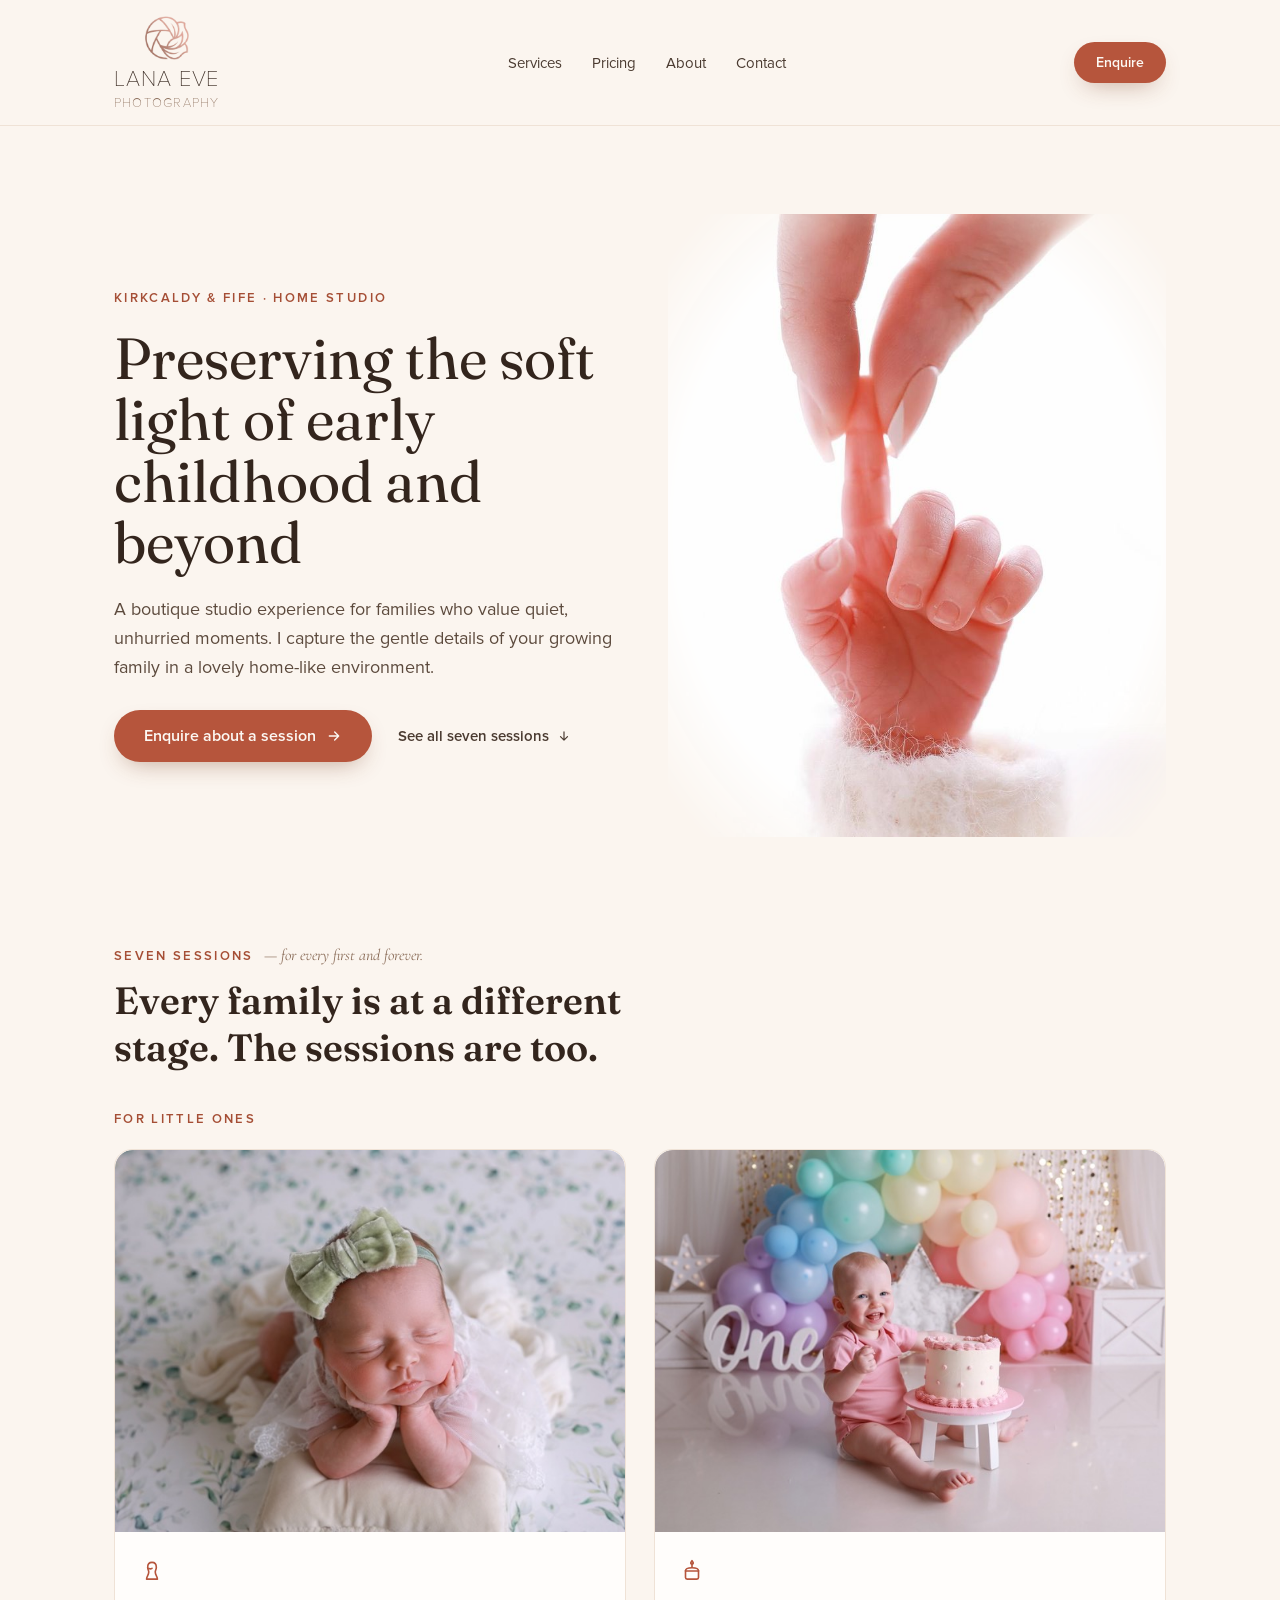
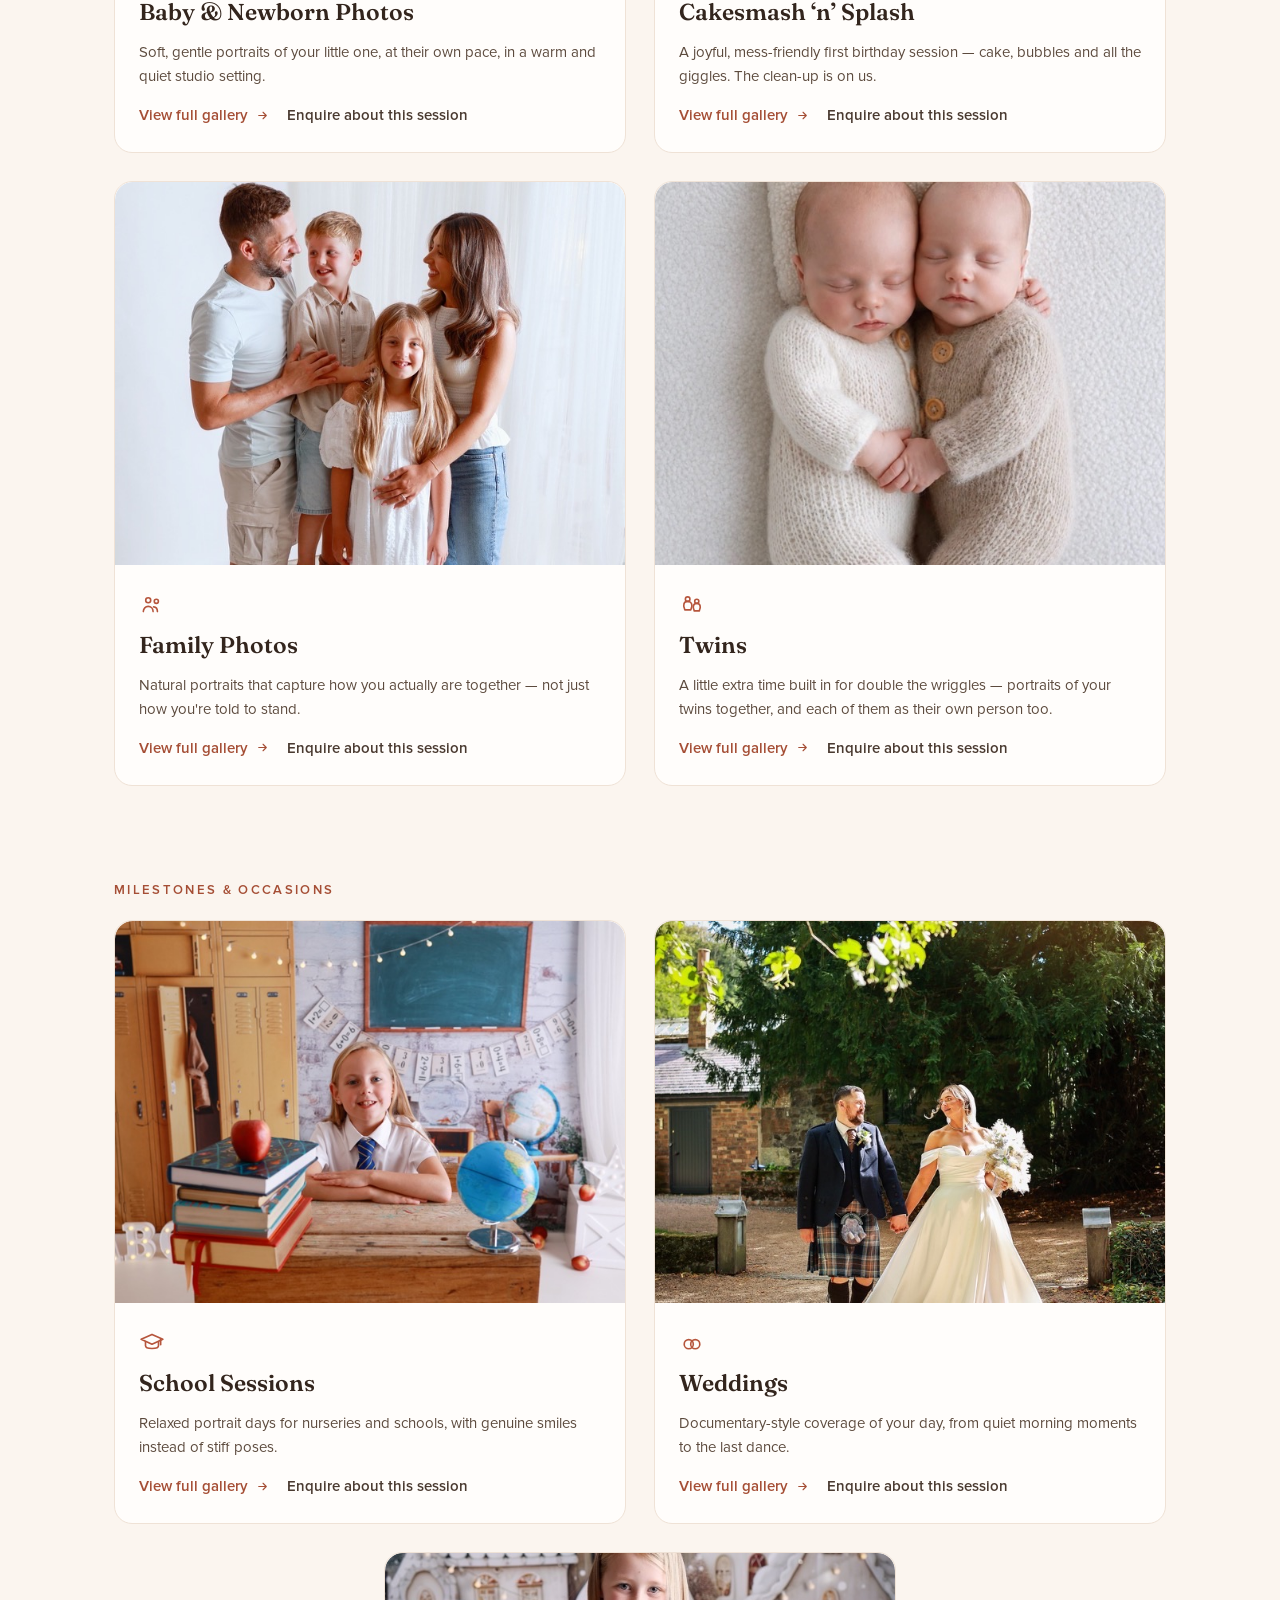
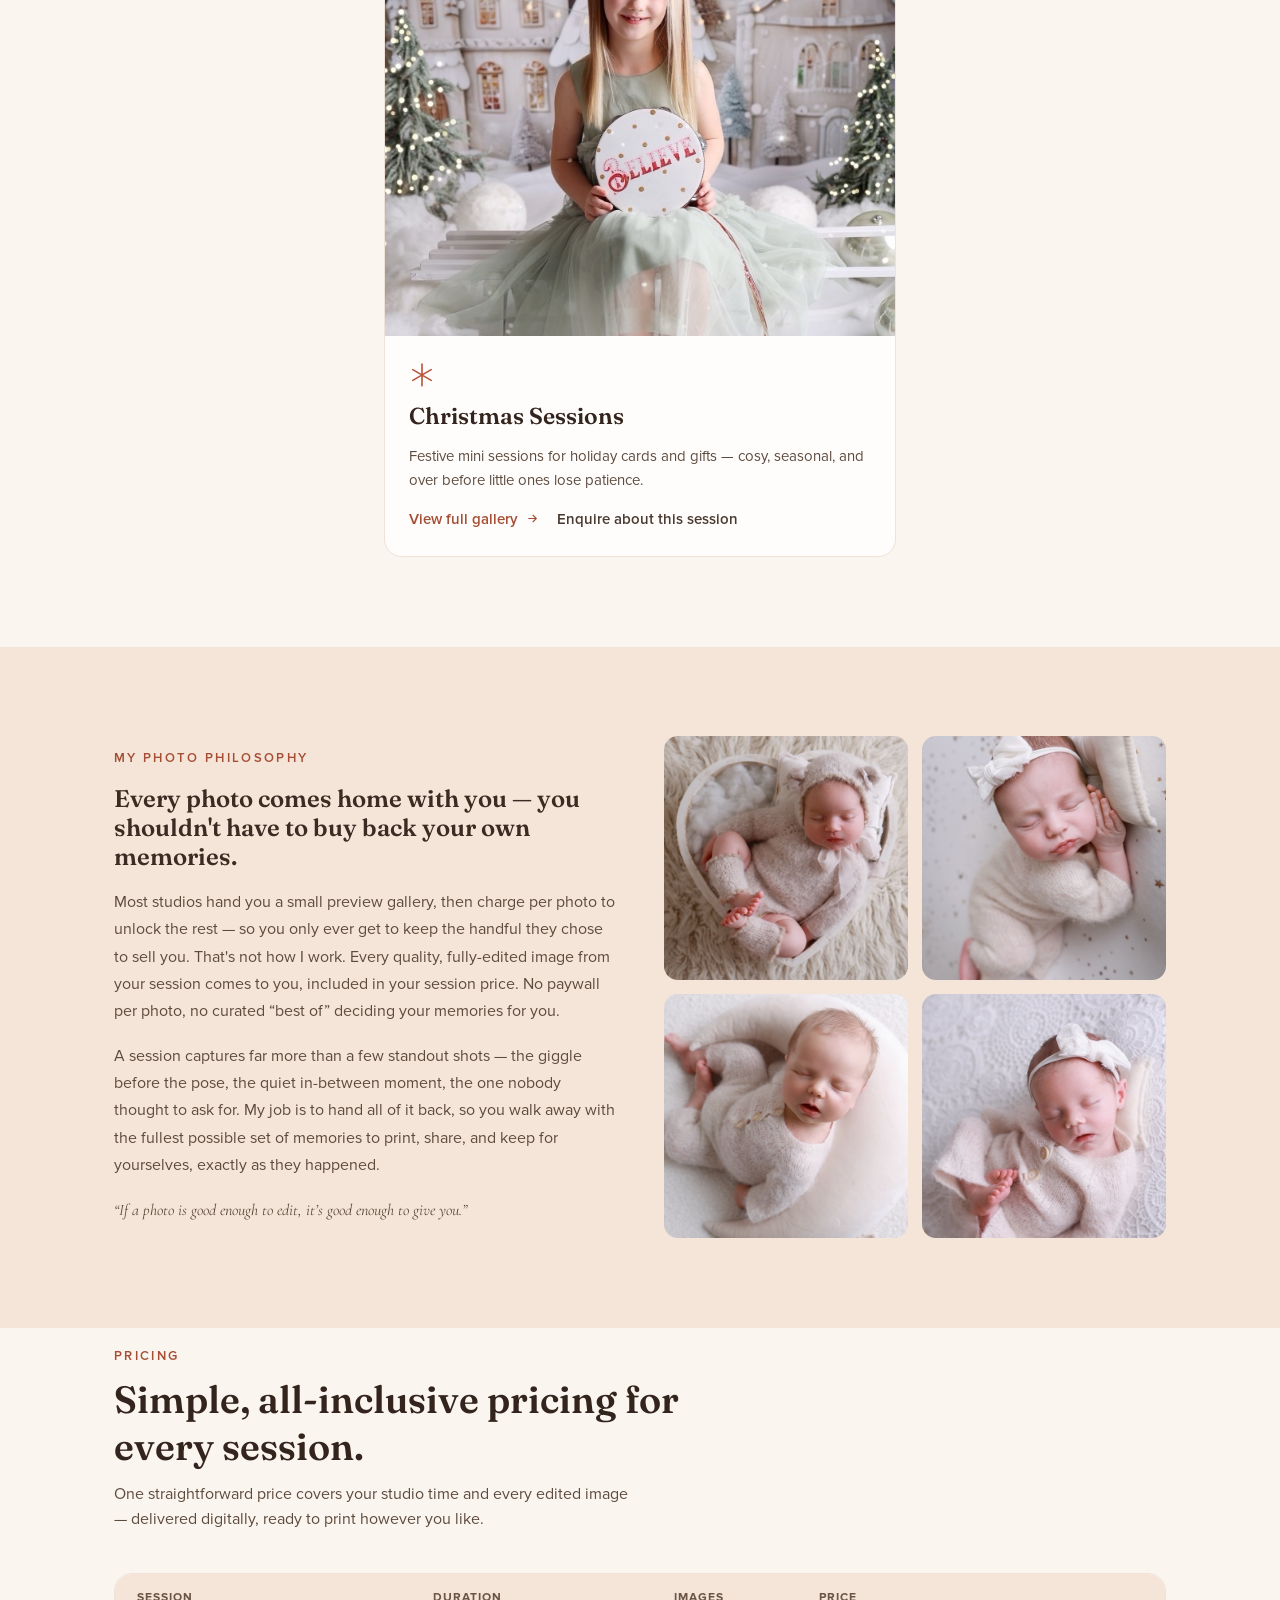
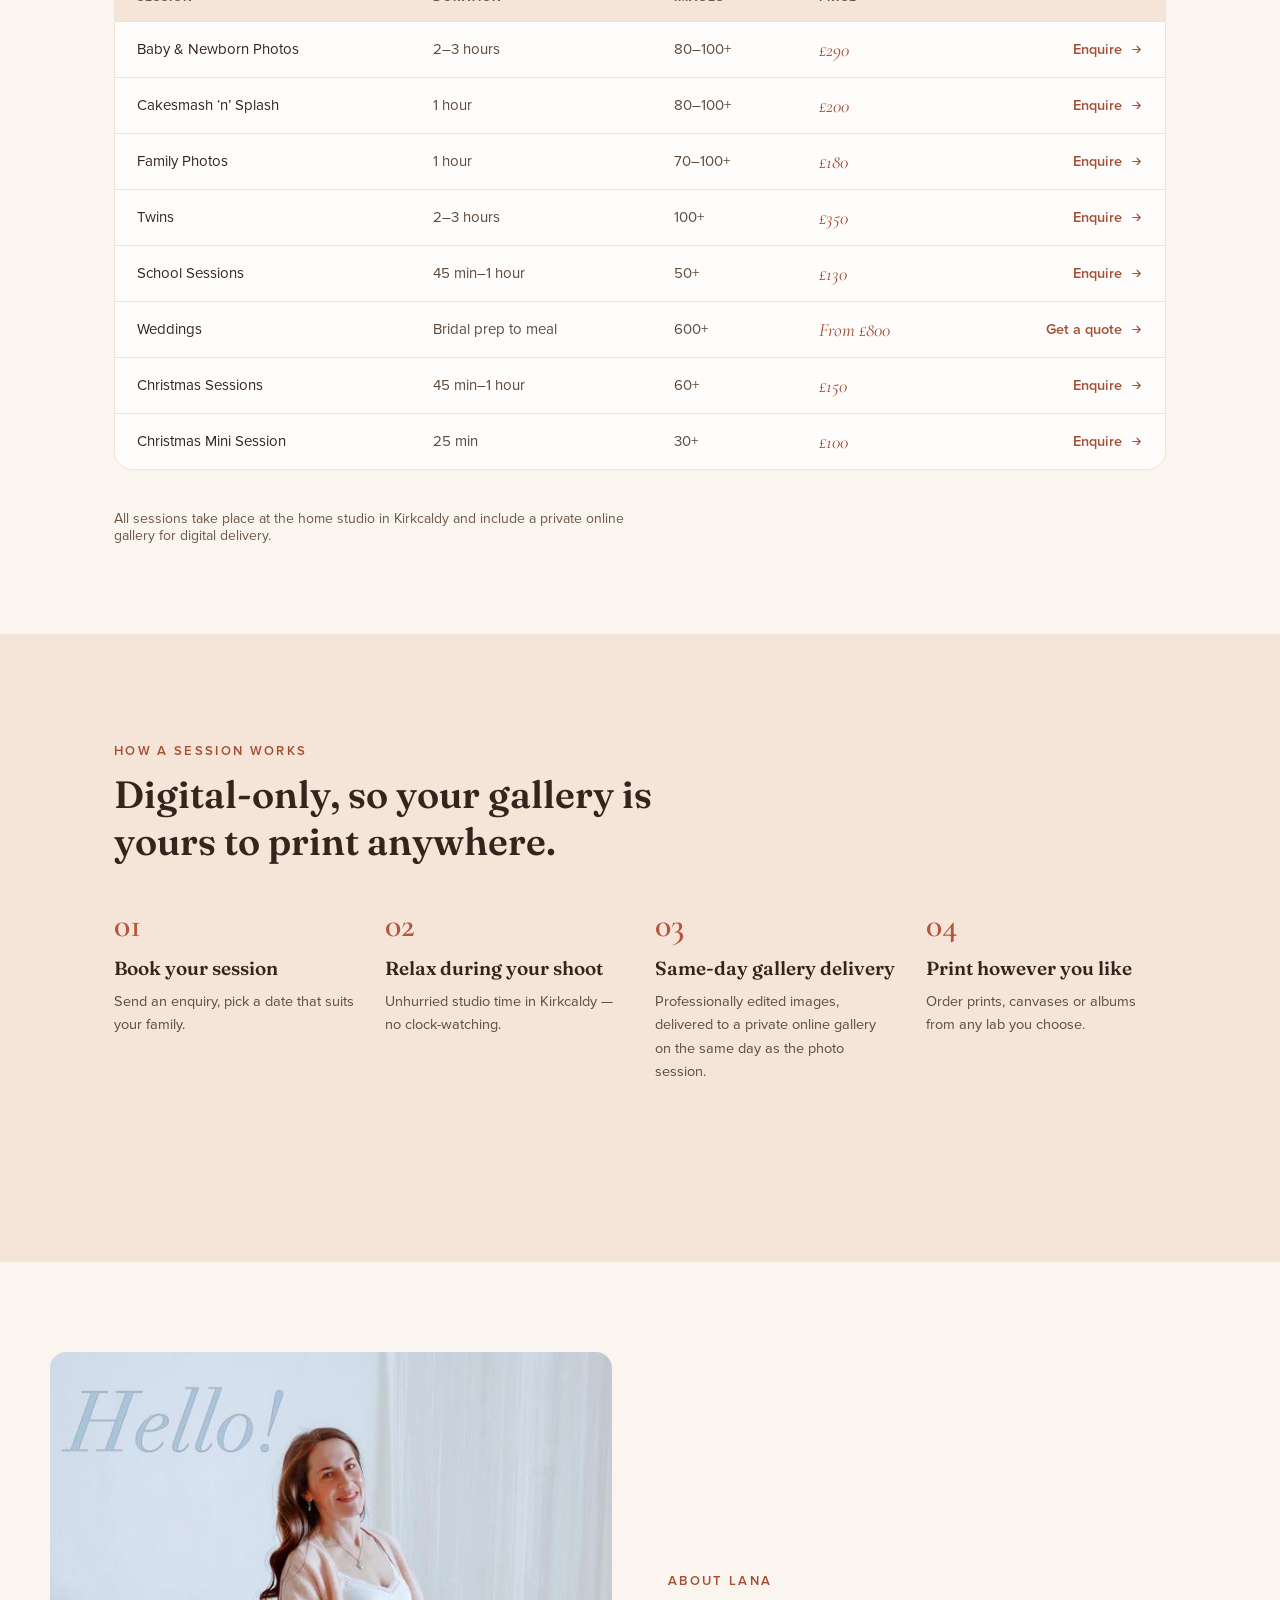
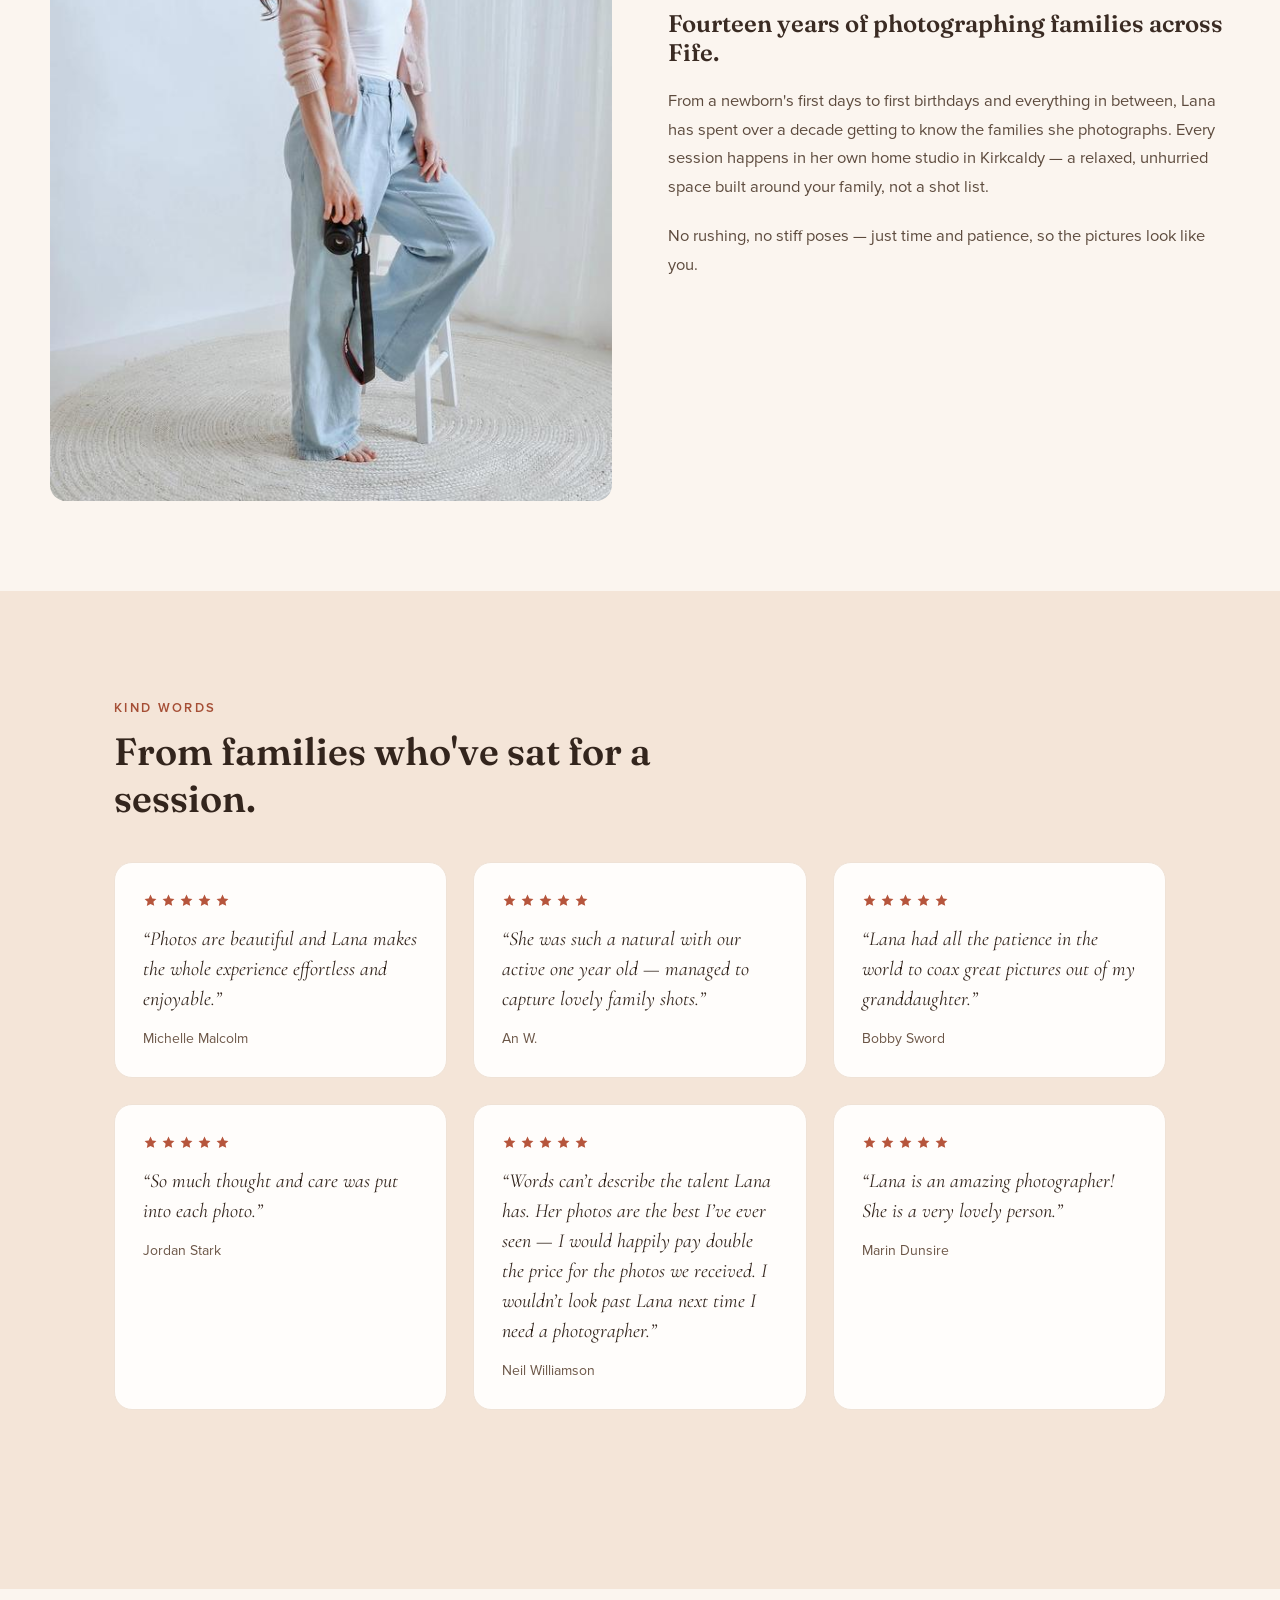
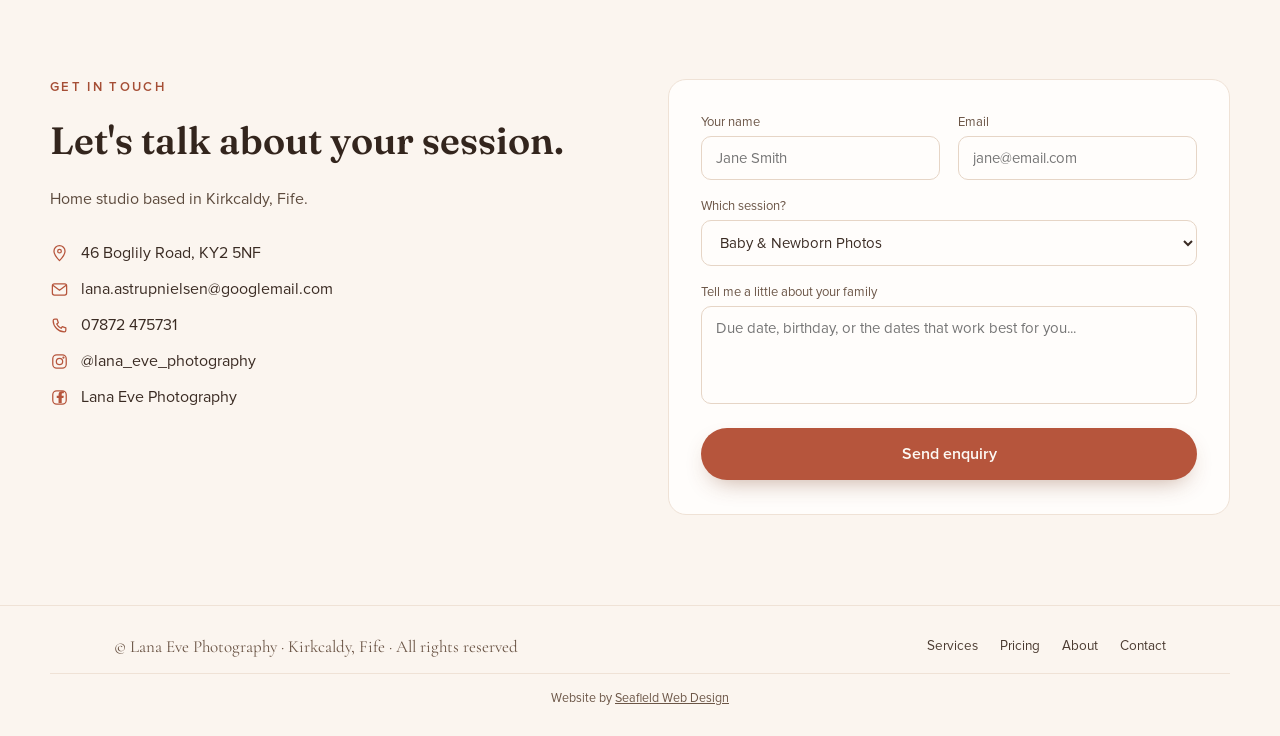
==== index.html @ e28f4200 "Add remaining Proxima Nova weights, test Proxima+Fraunces across homepage Self-hosted the other 4 pu" ====
<!doctype html>
<html lang="en-GB">
<head>
<meta charset="utf-8">
<meta name="viewport" content="width=device-width, initial-scale=1">
<title>Lana Eve Photography — Baby, Family, Wedding &amp; Seasonal Sessions in Kirkcaldy, Fife</title>
<meta name="description" content="Boutique photography in Kirkcaldy, Fife. Baby &amp; newborn, Cakesmash 'n' Splash, family, twins, school, wedding and Christmas sessions with Lana Eve Photography.">
<link rel="icon" type="image/png" sizes="192x192" href="images/brand/favicon-192.png">
<link rel="icon" type="image/png" sizes="32x32" href="images/brand/favicon-32.png">
<link rel="apple-touch-icon" href="images/brand/apple-touch-icon.png">
<link rel="preconnect" href="https://fonts.googleapis.com">
<link rel="preconnect" href="https://fonts.gstatic.com" crossorigin>
<link rel="stylesheet" href="https://fonts.googleapis.com/css2?family=Cormorant+Garamond:ital,wght@0,400;0,500;0,600;1,500&family=Jost:wght@400;500;600&family=Fraunces:opsz,wght@9..144,400;9..144,600&display=swap">
<link rel="stylesheet" href="styles.css">
<link rel="canonical" href="https://lanaevephotography.co.uk/">
<meta property="og:type" content="website">
<meta property="og:site_name" content="Lana Eve Photography">
<meta property="og:locale" content="en_GB">
<meta property="og:title" content="Lana Eve Photography — Baby, Family, Wedding &amp; Seasonal Sessions in Kirkcaldy, Fife">
<meta property="og:description" content="Boutique photography in Kirkcaldy, Fife. Baby &amp; newborn, Cakesmash 'n' Splash, family, twins, school, wedding and Christmas sessions with Lana Eve Photography.">
<meta property="og:url" content="https://lanaevephotography.co.uk/">
<meta property="og:image" content="https://lanaevephotography.co.uk/images/hero-photo.jpg">
<meta name="twitter:card" content="summary_large_image">
<meta name="twitter:title" content="Lana Eve Photography — Baby, Family, Wedding &amp; Seasonal Sessions in Kirkcaldy, Fife">
<meta name="twitter:description" content="Boutique photography in Kirkcaldy, Fife. Baby &amp; newborn, Cakesmash 'n' Splash, family, twins, school, wedding and Christmas sessions with Lana Eve Photography.">
<meta name="twitter:image" content="https://lanaevephotography.co.uk/images/hero-photo.jpg">
<script type="application/ld+json">
{
  "@context": "https://schema.org",
  "@type": "LocalBusiness",
  "@id": "https://lanaevephotography.co.uk/#business",
  "name": "Lana Eve Photography",
  "image": "https://lanaevephotography.co.uk/images/hero-photo.jpg",
  "logo": "https://lanaevephotography.co.uk/images/brand/logo-512.png",
  "url": "https://lanaevephotography.co.uk/",
  "telephone": "+447872475731",
  "email": "lana.astrupnielsen@googlemail.com",
  "priceRange": "£100-£800",
  "address": {
    "@type": "PostalAddress",
    "streetAddress": "46 Boglily Road",
    "addressLocality": "Kirkcaldy",
    "addressRegion": "Fife",
    "postalCode": "KY2 5NF",
    "addressCountry": "GB"
  },
  "areaServed": "Kirkcaldy, Fife",
  "sameAs": [
    "https://www.instagram.com/lana_eve_photography/",
    "https://www.facebook.com/LanaEvePhotography"
  ],
  "description": "Boutique home-studio photography in Kirkcaldy, Fife, offering baby & newborn, cake smash, family, twins, school, wedding, and Christmas mini sessions."
}
</script>
<style>
/* TEST: page-scoped restyle — Proxima Nova (licensed, self-hosted) for
   body/UI text, Fraunces for h1/h2/h3, in place of Jost + Cormorant
   Garamond. Remove this block (and the 'font-test' body class) to go
   back to the site-wide defaults in styles.css. */
body.font-test { font-family: 'Proxima Nova', system-ui, sans-serif; }
body.font-test h1 { font-family: 'Fraunces', serif; font-weight: 400; }
body.font-test h2, body.font-test h3 { font-family: 'Fraunces', serif; font-weight: 600; }
body.font-test .eyebrow { font-family: 'Proxima Nova', sans-serif; font-weight: 600; }
body.font-test .btn-primary { font-family: 'Proxima Nova', sans-serif; font-weight: 600; }
body.font-test .btn-secondary { font-family: 'Proxima Nova', sans-serif; font-weight: 600; }
body.font-test .field input,
body.font-test .field select,
body.font-test .field textarea { font-family: 'Proxima Nova', sans-serif; }
body.font-test .pricing-table thead th { font-family: 'Proxima Nova', sans-serif; font-weight: 700; }
</style>
</head>
<body class="font-test">

<!-- NAV -->
<header class="site-header">
  <div class="container nav-row">
    <a href="#top" class="logo-link logo-link-stacked">
      <img src="images/brand/logo-icon.png" width="48" height="48" alt="" style="display:block;">
      <span class="logo-text-stack">
        <span class="logo-title">Lana Eve</span>
        <span class="logo-sub2">Photography</span>
      </span>
    </a>
    <nav class="nav-links-desktop" aria-label="Primary">
      <a href="#services" class="nav-link">Services</a>
      <a href="#pricing" class="nav-link">Pricing</a>
      <a href="#about" class="nav-link">About</a>
      <a href="#contact" class="nav-link">Contact</a>
    </nav>
    <div class="nav-right">
      <a href="#contact" class="btn-primary" style="padding: 12px 22px; font-size:14px;">Enquire</a>
      <button type="button" id="nav-toggle" class="nav-toggle" aria-label="Menu" aria-expanded="false">
        <svg class="icon-menu" width="20" height="20" viewBox="0 0 24 24" fill="none" stroke="#3a2b23" stroke-width="1.8" stroke-linecap="round"><path d="M4 7h16M4 12h16M4 17h16"></path></svg>
        <svg class="icon-close" width="20" height="20" viewBox="0 0 24 24" fill="none" stroke="#3a2b23" stroke-width="1.8" stroke-linecap="round"><path d="M6 6l12 12M18 6L6 18"></path></svg>
      </button>
    </div>
  </div>
  <div id="mobile-menu" class="mobile-menu">
    <a href="#services" class="nav-link">Services</a>
    <a href="#pricing" class="nav-link">Pricing</a>
    <a href="#about" class="nav-link">About</a>
    <a href="#contact" class="nav-link" style="border-bottom:none;">Contact</a>
    <a href="#contact" class="btn-primary mobile-menu-cta">Enquire about a session</a>
  </div>
</header>

<!-- HERO -->
<div id="top" class="container hero">
  <div class="hero-copy">
    <span class="eyebrow">Kirkcaldy &amp; Fife &middot; Home Studio</span>
    <h1>Preserving the soft light of early childhood and beyond</h1>
    <p>A boutique studio experience for families who value quiet, unhurried moments. I capture the gentle details of your growing family in a lovely home-like environment.</p>
    <div class="hero-ctas">
      <a href="#contact" class="btn-primary">
        Enquire about a session
        <svg width="16" height="16" viewBox="0 0 24 24" fill="none" stroke="currentColor" stroke-width="2"><path d="M5 12h14M13 6l6 6-6 6" stroke-linecap="round" stroke-linejoin="round"></path></svg>
      </a>
      <a href="#services" class="btn-secondary" style="color:#4a3a30;">
        See all seven sessions
        <svg width="14" height="14" viewBox="0 0 24 24" fill="none" stroke="currentColor" stroke-width="2"><path d="M12 5v14M6 13l6 6 6-6" stroke-linecap="round" stroke-linejoin="round"></path></svg>
      </a>
    </div>
  </div>
  <div class="hero-photo">
    <img src="images/hero-photo.jpg" alt="Close-up of a parent's hand holding a newborn baby's tiny hand">
  </div>
</div>

<!-- SERVICES -->
<div id="services" class="container section">
  <div class="section-heading">
    <div style="display:flex; align-items:baseline; gap:10px; flex-wrap:wrap;">
      <span class="eyebrow">Seven Sessions</span>
      <span class="section-tagline">&mdash; for every first and forever.</span>
    </div>
    <h2>Every family is at a different stage. The sessions are too.</h2>
  </div>

  <div class="services-group">
    <span class="eyebrow">For Little Ones</span>
    <div class="two-col-grid">
    <div id="baby" class="card service-card">
      <a href="gallery-baby.html" class="service-card-photo">
        <img src="images/baby-card.jpg" alt="Sleeping newborn with a bow headband, from a baby photography session">
      </a>
      <div class="service-card-body">
        <svg width="26" height="26" viewBox="0 0 24 24" fill="none" stroke="#b6553c" stroke-width="1.5"><path d="M12 4c-2.5 0-4 2-4 4.5 0 2 1 3 1 4.5 0 3-2 4-2 6.5h10c0-2.5-2-3.5-2-6.5 0-1.5 1-2.5 1-4.5C16 6 14.5 4 12 4Z" stroke-linejoin="round"></path><path d="M9 9.5c1 .8 1.9.8 3 0" stroke-linecap="round"></path></svg>
        <h3>Baby &amp; Newborn Photos</h3>
        <p>Soft, gentle portraits of your little one, at their own pace, in a warm and quiet studio setting.</p>
        <div style="display:flex; flex-wrap:wrap; gap:8px 18px; margin-top:4px;">
          <a href="gallery-baby.html" class="btn-secondary">View full gallery
            <svg width="13" height="13" viewBox="0 0 24 24" fill="none" stroke="currentColor" stroke-width="2"><path d="M5 12h14M13 6l6 6-6 6" stroke-linecap="round" stroke-linejoin="round"></path></svg>
          </a>
          <a href="#contact" class="btn-secondary" style="color:#4a3a30;">Enquire about this session</a>
        </div>
      </div>
    </div>
    <div id="cakesmash" class="card service-card">
      <a href="gallery-cakesmash.html" class="service-card-photo">
        <img src="images/cakesmash-card.jpg" alt="Baby laughing upside down over a first birthday cake, from a cake smash session">
      </a>
      <div class="service-card-body">
        <svg width="26" height="26" viewBox="0 0 24 24" fill="none" stroke="#b6553c" stroke-width="1.5"><path d="M6 12h12v6a1.5 1.5 0 0 1-1.5 1.5h-9A1.5 1.5 0 0 1 6 18v-6Z"></path><path d="M6 12c0-2 1.5-3 6-3s6 1 6 3" stroke-linecap="round"></path><path d="M12 9V5.5M12 5.5c-1 0-1.4-.7-1-1.4.4-.6 1-1.6 1-1.6s.6 1 1 1.6c.4.7 0 1.4-1 1.4Z" stroke-linejoin="round"></path></svg>
        <h3>Cakesmash &lsquo;n&rsquo; Splash</h3>
        <p>A joyful, mess-friendly first birthday session &mdash; cake, bubbles and all the giggles. The clean-up is on us.</p>
        <div style="display:flex; flex-wrap:wrap; gap:8px 18px; margin-top:4px;">
          <a href="gallery-cakesmash.html" class="btn-secondary">View full gallery
            <svg width="13" height="13" viewBox="0 0 24 24" fill="none" stroke="currentColor" stroke-width="2"><path d="M5 12h14M13 6l6 6-6 6" stroke-linecap="round" stroke-linejoin="round"></path></svg>
          </a>
          <a href="#contact" class="btn-secondary" style="color:#4a3a30;">Enquire about this session</a>
        </div>
      </div>
    </div>
    <div id="family" class="card service-card">
      <a href="gallery-family.html" class="service-card-photo">
        <img src="images/family-card.jpg" alt="Family of four smiling together, from a family photography session">
      </a>
      <div class="service-card-body">
        <svg width="26" height="26" viewBox="0 0 24 24" fill="none" stroke="#b6553c" stroke-width="1.5"><circle cx="8.5" cy="8.5" r="2.3"></circle><circle cx="16" cy="9.5" r="1.9"></circle><path d="M4 19c0-2.8 2-4.8 4.5-4.8S13 16.2 13 19" stroke-linecap="round"></path><path d="M13.5 14.6c2 .1 3.5 1.9 3.5 4.4" stroke-linecap="round"></path></svg>
        <h3>Family Photos</h3>
        <p>Natural portraits that capture how you actually are together &mdash; not just how you're told to stand.</p>
        <div style="display:flex; flex-wrap:wrap; gap:8px 18px; margin-top:4px;">
          <a href="gallery-family.html" class="btn-secondary">View full gallery
            <svg width="13" height="13" viewBox="0 0 24 24" fill="none" stroke="currentColor" stroke-width="2"><path d="M5 12h14M13 6l6 6-6 6" stroke-linecap="round" stroke-linejoin="round"></path></svg>
          </a>
          <a href="#contact" class="btn-secondary" style="color:#4a3a30;">Enquire about this session</a>
        </div>
      </div>
    </div>
    <div id="twins" class="card service-card">
      <a href="gallery-twins.html" class="service-card-photo">
        <img src="images/twins-card.jpg" alt="Twins asleep cheek to cheek, holding hands, in cream and beige knit outfits, from a twins photography session">
      </a>
      <div class="service-card-body">
        <svg width="26" height="26" viewBox="0 0 24 24" fill="none" stroke="#b6553c" stroke-width="1.5" stroke-linecap="round" stroke-linejoin="round"><circle cx="8" cy="7.5" r="2.1"></circle><path d="M8 9.6c-2.2 0-3.6 1.7-3.6 3.9 0 1.7.9 2.6.9 3.9H11c0-1.3.9-2.2.9-3.9C11.9 11.3 10.2 9.6 8 9.6Z"></path><circle cx="16.4" cy="9.5" r="1.9"></circle><path d="M16.4 11.4c-2 0-3.2 1.5-3.2 3.5 0 1.5.8 2.3.8 3.5h4.8c0-1.2.8-2 .8-3.5 0-2-1.2-3.5-3.2-3.5Z"></path></svg>
        <h3>Twins</h3>
        <p>A little extra time built in for double the wriggles &mdash; portraits of your twins together, and each of them as their own person too.</p>
        <div style="display:flex; flex-wrap:wrap; gap:8px 18px; margin-top:4px;">
          <a href="gallery-twins.html" class="btn-secondary">View full gallery
            <svg width="13" height="13" viewBox="0 0 24 24" fill="none" stroke="currentColor" stroke-width="2"><path d="M5 12h14M13 6l6 6-6 6" stroke-linecap="round" stroke-linejoin="round"></path></svg>
          </a>
          <a href="#contact" class="btn-secondary" style="color:#4a3a30;">Enquire about this session</a>
        </div>
      </div>
    </div>
    </div>
  </div>

  <div class="services-group">
    <span class="eyebrow">Milestones &amp; Occasions</span>
    <div class="two-col-grid">
    <div id="school" class="card service-card">
      <a href="gallery-school.html" class="service-card-photo">
        <img src="images/school-card.jpg" alt="Girl smiling at a school desk with lockers and a globe, from a school photography session">
      </a>
      <div class="service-card-body">
        <svg width="26" height="26" viewBox="0 0 24 24" fill="none" stroke="#b6553c" stroke-width="1.5" stroke-linecap="round" stroke-linejoin="round"><path d="M12 5 2 9.5 12 14l10-4.5L12 5Z"></path><path d="M6 11.5v4c0 1.4 2.7 2.5 6 2.5s6-1.1 6-2.5v-4"></path><path d="M20 9.5v5"></path></svg>
        <h3>School Sessions</h3>
        <p>Relaxed portrait days for nurseries and schools, with genuine smiles instead of stiff poses.</p>
        <div style="display:flex; flex-wrap:wrap; gap:8px 18px; margin-top:4px;">
          <a href="gallery-school.html" class="btn-secondary">View full gallery
            <svg width="13" height="13" viewBox="0 0 24 24" fill="none" stroke="currentColor" stroke-width="2"><path d="M5 12h14M13 6l6 6-6 6" stroke-linecap="round" stroke-linejoin="round"></path></svg>
          </a>
          <a href="#contact" class="btn-secondary" style="color:#4a3a30;">Enquire about this session</a>
        </div>
      </div>
    </div>
    <div id="weddings" class="card service-card">
      <a href="gallery-weddings.html" class="service-card-photo">
        <img src="images/weddings-card.jpg" alt="Bride and groom holding hands and smiling at each other, walking beneath a sunlit tree, from a wedding photography session">
      </a>
      <div class="service-card-body">
        <svg width="26" height="26" viewBox="0 0 24 24" fill="none" stroke="#b6553c" stroke-width="1.5"><circle cx="9" cy="14" r="4.2"></circle><circle cx="15" cy="14" r="4.2"></circle></svg>
        <h3>Weddings</h3>
        <p>Documentary-style coverage of your day, from quiet morning moments to the last dance.</p>
        <div style="display:flex; flex-wrap:wrap; gap:8px 18px; margin-top:4px;">
          <a href="gallery-weddings.html" class="btn-secondary">View full gallery
            <svg width="13" height="13" viewBox="0 0 24 24" fill="none" stroke="currentColor" stroke-width="2"><path d="M5 12h14M13 6l6 6-6 6" stroke-linecap="round" stroke-linejoin="round"></path></svg>
          </a>
          <a href="#contact" class="btn-secondary" style="color:#4a3a30;">Enquire about this session</a>
        </div>
      </div>
    </div>
    <div id="christmas" class="card service-card">
      <a href="gallery-christmas.html" class="service-card-photo">
        <img src="images/christmas-card.jpg" alt="Girl smiling in front of a gingerbread village backdrop, holding a &ldquo;Believe&rdquo; tambourine, from a Christmas mini session">
      </a>
      <div class="service-card-body">
        <svg width="26" height="26" viewBox="0 0 24 24" fill="none" stroke="#b6553c" stroke-width="1.5" stroke-linecap="round"><path d="M12 2v20M3.5 7l17 10M20.5 7l-17 10"></path></svg>
        <h3>Christmas Sessions</h3>
        <p>Festive mini sessions for holiday cards and gifts &mdash; cosy, seasonal, and over before little ones lose patience.</p>
        <div style="display:flex; flex-wrap:wrap; gap:8px 18px; margin-top:4px;">
          <a href="gallery-christmas.html" class="btn-secondary">View full gallery
            <svg width="13" height="13" viewBox="0 0 24 24" fill="none" stroke="currentColor" stroke-width="2"><path d="M5 12h14M13 6l6 6-6 6" stroke-linecap="round" stroke-linejoin="round"></path></svg>
          </a>
          <a href="#contact" class="btn-secondary" style="color:#4a3a30;">Enquire about this session</a>
        </div>
      </div>
    </div>
    </div>
  </div>
</div>

<!-- PHOTO PHILOSOPHY -->
<div class="tan-band">
  <div class="container philosophy-grid">
    <div class="philosophy-text">
      <span class="eyebrow">My Photo Philosophy</span>
      <h2>Every photo comes home with you &mdash; you shouldn't have to buy back your own memories.</h2>
      <p>Most studios hand you a small preview gallery, then charge per photo to unlock the rest &mdash; so you only ever get to keep the handful they chose to sell you. That's not how I work. Every quality, fully-edited image from your session comes to you, included in your session price. No paywall per photo, no curated &ldquo;best of&rdquo; deciding your memories for you.</p>
      <p>A session captures far more than a few standout shots &mdash; the giggle before the pose, the quiet in-between moment, the one nobody thought to ask for. My job is to hand all of it back, so you walk away with the fullest possible set of memories to print, share, and keep for yourselves, exactly as they happened.</p>
      <p class="philosophy-quote">&ldquo;If a photo is good enough to edit, it&rsquo;s good enough to give you.&rdquo;</p>
    </div>
    <div class="philosophy-collage">
      <img src="images/philosophy-1.jpg" alt="Newborn asleep in a heart-shaped basket, one of many photos delivered from a single baby session">
      <img src="images/philosophy-2.jpg" alt="Newborn asleep with hand resting near cheek, from the same session">
      <img src="images/philosophy-3.jpg" alt="Newborn asleep on a crescent moon cushion, from the same session">
      <img src="images/philosophy-4.jpg" alt="Newborn asleep on a lace blanket, from the same session">
    </div>
  </div>
</div>

<!-- PRICING -->
<div id="pricing" class="container section">
  <div class="section-heading">
    <span class="eyebrow">Pricing</span>
    <h2>Simple, all-inclusive pricing for every session.</h2>
    <p class="section-lede">One straightforward price covers your studio time and every edited image &mdash; delivered digitally, ready to print however you like.</p>
  </div>

  <div class="pricing-table-wrap card">
    <table class="pricing-table">
      <thead>
        <tr>
          <th scope="col">Session</th>
          <th scope="col">Duration</th>
          <th scope="col">Images</th>
          <th scope="col">Price</th>
          <th scope="col"><span class="sr-only">Enquire</span></th>
        </tr>
      </thead>
      <tbody>
        <tr>
          <td data-label="Session" class="session-name">Baby &amp; Newborn Photos</td>
          <td data-label="Duration">2&ndash;3 hours</td>
          <td data-label="Images">80&ndash;100+</td>
          <td data-label="Price" class="price">&pound;290</td>
          <td data-label="" class="cta"><a href="#contact" class="btn-secondary">Enquire
            <svg width="13" height="13" viewBox="0 0 24 24" fill="none" stroke="currentColor" stroke-width="2"><path d="M5 12h14M13 6l6 6-6 6" stroke-linecap="round" stroke-linejoin="round"></path></svg>
          </a></td>
        </tr>
        <tr>
          <td data-label="Session" class="session-name">Cakesmash &lsquo;n&rsquo; Splash</td>
          <td data-label="Duration">1 hour</td>
          <td data-label="Images">80&ndash;100+</td>
          <td data-label="Price" class="price">&pound;200</td>
          <td data-label="" class="cta"><a href="#contact" class="btn-secondary">Enquire
            <svg width="13" height="13" viewBox="0 0 24 24" fill="none" stroke="currentColor" stroke-width="2"><path d="M5 12h14M13 6l6 6-6 6" stroke-linecap="round" stroke-linejoin="round"></path></svg>
          </a></td>
        </tr>
        <tr>
          <td data-label="Session" class="session-name">Family Photos</td>
          <td data-label="Duration">1 hour</td>
          <td data-label="Images">70&ndash;100+</td>
          <td data-label="Price" class="price">&pound;180</td>
          <td data-label="" class="cta"><a href="#contact" class="btn-secondary">Enquire
            <svg width="13" height="13" viewBox="0 0 24 24" fill="none" stroke="currentColor" stroke-width="2"><path d="M5 12h14M13 6l6 6-6 6" stroke-linecap="round" stroke-linejoin="round"></path></svg>
          </a></td>
        </tr>
        <tr>
          <td data-label="Session" class="session-name">Twins</td>
          <td data-label="Duration">2&ndash;3 hours</td>
          <td data-label="Images">100+</td>
          <td data-label="Price" class="price">&pound;350</td>
          <td data-label="" class="cta"><a href="#contact" class="btn-secondary">Enquire
            <svg width="13" height="13" viewBox="0 0 24 24" fill="none" stroke="currentColor" stroke-width="2"><path d="M5 12h14M13 6l6 6-6 6" stroke-linecap="round" stroke-linejoin="round"></path></svg>
          </a></td>
        </tr>
        <tr>
          <td data-label="Session" class="session-name">School Sessions</td>
          <td data-label="Duration">45 min&ndash;1 hour</td>
          <td data-label="Images">50+</td>
          <td data-label="Price" class="price">&pound;130</td>
          <td data-label="" class="cta"><a href="#contact" class="btn-secondary">Enquire
            <svg width="13" height="13" viewBox="0 0 24 24" fill="none" stroke="currentColor" stroke-width="2"><path d="M5 12h14M13 6l6 6-6 6" stroke-linecap="round" stroke-linejoin="round"></path></svg>
          </a></td>
        </tr>
        <tr>
          <td data-label="Session" class="session-name">Weddings</td>
          <td data-label="Duration">Bridal prep to meal</td>
          <td data-label="Images">600+</td>
          <td data-label="Price" class="price">From &pound;800</td>
          <td data-label="" class="cta"><a href="#contact" class="btn-secondary">Get a quote
            <svg width="13" height="13" viewBox="0 0 24 24" fill="none" stroke="currentColor" stroke-width="2"><path d="M5 12h14M13 6l6 6-6 6" stroke-linecap="round" stroke-linejoin="round"></path></svg>
          </a></td>
        </tr>
        <tr>
          <td data-label="Session" class="session-name">Christmas Sessions</td>
          <td data-label="Duration">45 min&ndash;1 hour</td>
          <td data-label="Images">60+</td>
          <td data-label="Price" class="price">&pound;150</td>
          <td data-label="" class="cta"><a href="#contact" class="btn-secondary">Enquire
            <svg width="13" height="13" viewBox="0 0 24 24" fill="none" stroke="currentColor" stroke-width="2"><path d="M5 12h14M13 6l6 6-6 6" stroke-linecap="round" stroke-linejoin="round"></path></svg>
          </a></td>
        </tr>
        <tr>
          <td data-label="Session" class="session-name">Christmas Mini Session</td>
          <td data-label="Duration">25 min</td>
          <td data-label="Images">30+</td>
          <td data-label="Price" class="price">&pound;100</td>
          <td data-label="" class="cta"><a href="#contact" class="btn-secondary">Enquire
            <svg width="13" height="13" viewBox="0 0 24 24" fill="none" stroke="currentColor" stroke-width="2"><path d="M5 12h14M13 6l6 6-6 6" stroke-linecap="round" stroke-linejoin="round"></path></svg>
          </a></td>
        </tr>
      </tbody>
    </table>
  </div>
  <p class="pricing-note">All sessions take place at the home studio in Kirkcaldy and include a private online gallery for digital delivery.</p>
</div>

<!-- HOW IT WORKS -->
<div class="tan-band">
  <div class="container section">
    <div class="section-heading">
      <span class="eyebrow">How A Session Works</span>
      <h2>Digital-only, so your gallery is yours to print anywhere.</h2>
    </div>
    <div class="four-col-grid">
      <div class="step">
        <span class="step-num">01</span>
        <h3>Book your session</h3>
        <p>Send an enquiry, pick a date that suits your family.</p>
      </div>
      <div class="step">
        <span class="step-num">02</span>
        <h3>Relax during your shoot</h3>
        <p>Unhurried studio time in Kirkcaldy &mdash; no clock-watching.</p>
      </div>
      <div class="step">
        <span class="step-num">03</span>
        <h3>Same-day gallery delivery</h3>
        <p>Professionally edited images, delivered to a private online gallery on the same day as the photo session.</p>
      </div>
      <div class="step">
        <span class="step-num">04</span>
        <h3>Print however you like</h3>
        <p>Order prints, canvases or albums from any lab you choose.</p>
      </div>
    </div>
  </div>
</div>

<!-- ABOUT -->
<div id="about" class="container about-grid">
  <div class="about-photo">
    <img src="images/about-lana.jpg" alt="Lana, photographer at Lana Eve Photography, holding her camera">
  </div>
  <div class="about-copy">
    <span class="eyebrow">About Lana</span>
    <h2>Fourteen years of photographing families across Fife.</h2>
    <p>From a newborn's first days to first birthdays and everything in between, Lana has spent over a decade getting to know the families she photographs. Every session happens in her own home studio in Kirkcaldy &mdash; a relaxed, unhurried space built around your family, not a shot list.</p>
    <p>No rushing, no stiff poses &mdash; just time and patience, so the pictures look like you.</p>
  </div>
</div>

<!-- TESTIMONIALS -->
<div class="tan-band">
  <div class="container section">
    <div class="section-heading">
      <span class="eyebrow">Kind Words</span>
      <h2>From families who've sat for a session.</h2>
    </div>
    <div class="testimonial-grid">

      <div class="card testimonial-card">
        <div class="star-row" style="display:flex; gap:3px;">
          <svg width="15" height="15" viewBox="0 0 24 24" fill="#b6553c"><path d="M12 2.5l2.9 6.1 6.6.8-4.9 4.5 1.3 6.6L12 17.6l-5.9 3.1 1.3-6.6-4.9-4.5 6.6-.8L12 2.5z"></path></svg>
          <svg width="15" height="15" viewBox="0 0 24 24" fill="#b6553c"><path d="M12 2.5l2.9 6.1 6.6.8-4.9 4.5 1.3 6.6L12 17.6l-5.9 3.1 1.3-6.6-4.9-4.5 6.6-.8L12 2.5z"></path></svg>
          <svg width="15" height="15" viewBox="0 0 24 24" fill="#b6553c"><path d="M12 2.5l2.9 6.1 6.6.8-4.9 4.5 1.3 6.6L12 17.6l-5.9 3.1 1.3-6.6-4.9-4.5 6.6-.8L12 2.5z"></path></svg>
          <svg width="15" height="15" viewBox="0 0 24 24" fill="#b6553c"><path d="M12 2.5l2.9 6.1 6.6.8-4.9 4.5 1.3 6.6L12 17.6l-5.9 3.1 1.3-6.6-4.9-4.5 6.6-.8L12 2.5z"></path></svg>
          <svg width="15" height="15" viewBox="0 0 24 24" fill="#b6553c"><path d="M12 2.5l2.9 6.1 6.6.8-4.9 4.5 1.3 6.6L12 17.6l-5.9 3.1 1.3-6.6-4.9-4.5 6.6-.8L12 2.5z"></path></svg>
        </div>
        <p>&ldquo;Photos are beautiful and Lana makes the whole experience effortless and enjoyable.&rdquo;</p>
        <span>Michelle Malcolm</span>
      </div>

      <div class="card testimonial-card">
        <div class="star-row" style="display:flex; gap:3px;">
          <svg width="15" height="15" viewBox="0 0 24 24" fill="#b6553c"><path d="M12 2.5l2.9 6.1 6.6.8-4.9 4.5 1.3 6.6L12 17.6l-5.9 3.1 1.3-6.6-4.9-4.5 6.6-.8L12 2.5z"></path></svg>
          <svg width="15" height="15" viewBox="0 0 24 24" fill="#b6553c"><path d="M12 2.5l2.9 6.1 6.6.8-4.9 4.5 1.3 6.6L12 17.6l-5.9 3.1 1.3-6.6-4.9-4.5 6.6-.8L12 2.5z"></path></svg>
          <svg width="15" height="15" viewBox="0 0 24 24" fill="#b6553c"><path d="M12 2.5l2.9 6.1 6.6.8-4.9 4.5 1.3 6.6L12 17.6l-5.9 3.1 1.3-6.6-4.9-4.5 6.6-.8L12 2.5z"></path></svg>
          <svg width="15" height="15" viewBox="0 0 24 24" fill="#b6553c"><path d="M12 2.5l2.9 6.1 6.6.8-4.9 4.5 1.3 6.6L12 17.6l-5.9 3.1 1.3-6.6-4.9-4.5 6.6-.8L12 2.5z"></path></svg>
          <svg width="15" height="15" viewBox="0 0 24 24" fill="#b6553c"><path d="M12 2.5l2.9 6.1 6.6.8-4.9 4.5 1.3 6.6L12 17.6l-5.9 3.1 1.3-6.6-4.9-4.5 6.6-.8L12 2.5z"></path></svg>
        </div>
        <p>&ldquo;She was such a natural with our active one year old &mdash; managed to capture lovely family shots.&rdquo;</p>
        <span>An W.</span>
      </div>

      <div class="card testimonial-card">
        <div class="star-row" style="display:flex; gap:3px;">
          <svg width="15" height="15" viewBox="0 0 24 24" fill="#b6553c"><path d="M12 2.5l2.9 6.1 6.6.8-4.9 4.5 1.3 6.6L12 17.6l-5.9 3.1 1.3-6.6-4.9-4.5 6.6-.8L12 2.5z"></path></svg>
          <svg width="15" height="15" viewBox="0 0 24 24" fill="#b6553c"><path d="M12 2.5l2.9 6.1 6.6.8-4.9 4.5 1.3 6.6L12 17.6l-5.9 3.1 1.3-6.6-4.9-4.5 6.6-.8L12 2.5z"></path></svg>
          <svg width="15" height="15" viewBox="0 0 24 24" fill="#b6553c"><path d="M12 2.5l2.9 6.1 6.6.8-4.9 4.5 1.3 6.6L12 17.6l-5.9 3.1 1.3-6.6-4.9-4.5 6.6-.8L12 2.5z"></path></svg>
          <svg width="15" height="15" viewBox="0 0 24 24" fill="#b6553c"><path d="M12 2.5l2.9 6.1 6.6.8-4.9 4.5 1.3 6.6L12 17.6l-5.9 3.1 1.3-6.6-4.9-4.5 6.6-.8L12 2.5z"></path></svg>
          <svg width="15" height="15" viewBox="0 0 24 24" fill="#b6553c"><path d="M12 2.5l2.9 6.1 6.6.8-4.9 4.5 1.3 6.6L12 17.6l-5.9 3.1 1.3-6.6-4.9-4.5 6.6-.8L12 2.5z"></path></svg>
        </div>
        <p>&ldquo;Lana had all the patience in the world to coax great pictures out of my granddaughter.&rdquo;</p>
        <span>Bobby Sword</span>
      </div>

      <div class="card testimonial-card">
        <div class="star-row" style="display:flex; gap:3px;">
          <svg width="15" height="15" viewBox="0 0 24 24" fill="#b6553c"><path d="M12 2.5l2.9 6.1 6.6.8-4.9 4.5 1.3 6.6L12 17.6l-5.9 3.1 1.3-6.6-4.9-4.5 6.6-.8L12 2.5z"></path></svg>
          <svg width="15" height="15" viewBox="0 0 24 24" fill="#b6553c"><path d="M12 2.5l2.9 6.1 6.6.8-4.9 4.5 1.3 6.6L12 17.6l-5.9 3.1 1.3-6.6-4.9-4.5 6.6-.8L12 2.5z"></path></svg>
          <svg width="15" height="15" viewBox="0 0 24 24" fill="#b6553c"><path d="M12 2.5l2.9 6.1 6.6.8-4.9 4.5 1.3 6.6L12 17.6l-5.9 3.1 1.3-6.6-4.9-4.5 6.6-.8L12 2.5z"></path></svg>
          <svg width="15" height="15" viewBox="0 0 24 24" fill="#b6553c"><path d="M12 2.5l2.9 6.1 6.6.8-4.9 4.5 1.3 6.6L12 17.6l-5.9 3.1 1.3-6.6-4.9-4.5 6.6-.8L12 2.5z"></path></svg>
          <svg width="15" height="15" viewBox="0 0 24 24" fill="#b6553c"><path d="M12 2.5l2.9 6.1 6.6.8-4.9 4.5 1.3 6.6L12 17.6l-5.9 3.1 1.3-6.6-4.9-4.5 6.6-.8L12 2.5z"></path></svg>
        </div>
        <p>&ldquo;So much thought and care was put into each photo.&rdquo;</p>
        <span>Jordan Stark</span>
      </div>

      <div class="card testimonial-card">
        <div class="star-row" style="display:flex; gap:3px;">
          <svg width="15" height="15" viewBox="0 0 24 24" fill="#b6553c"><path d="M12 2.5l2.9 6.1 6.6.8-4.9 4.5 1.3 6.6L12 17.6l-5.9 3.1 1.3-6.6-4.9-4.5 6.6-.8L12 2.5z"></path></svg>
          <svg width="15" height="15" viewBox="0 0 24 24" fill="#b6553c"><path d="M12 2.5l2.9 6.1 6.6.8-4.9 4.5 1.3 6.6L12 17.6l-5.9 3.1 1.3-6.6-4.9-4.5 6.6-.8L12 2.5z"></path></svg>
          <svg width="15" height="15" viewBox="0 0 24 24" fill="#b6553c"><path d="M12 2.5l2.9 6.1 6.6.8-4.9 4.5 1.3 6.6L12 17.6l-5.9 3.1 1.3-6.6-4.9-4.5 6.6-.8L12 2.5z"></path></svg>
          <svg width="15" height="15" viewBox="0 0 24 24" fill="#b6553c"><path d="M12 2.5l2.9 6.1 6.6.8-4.9 4.5 1.3 6.6L12 17.6l-5.9 3.1 1.3-6.6-4.9-4.5 6.6-.8L12 2.5z"></path></svg>
          <svg width="15" height="15" viewBox="0 0 24 24" fill="#b6553c"><path d="M12 2.5l2.9 6.1 6.6.8-4.9 4.5 1.3 6.6L12 17.6l-5.9 3.1 1.3-6.6-4.9-4.5 6.6-.8L12 2.5z"></path></svg>
        </div>
        <p>&ldquo;Words can&rsquo;t describe the talent Lana has. Her photos are the best I&rsquo;ve ever seen &mdash; I would happily pay double the price for the photos we received. I wouldn&rsquo;t look past Lana next time I need a photographer.&rdquo;</p>
        <span>Neil Williamson</span>
      </div>

      <div class="card testimonial-card">
        <div class="star-row" style="display:flex; gap:3px;">
          <svg width="15" height="15" viewBox="0 0 24 24" fill="#b6553c"><path d="M12 2.5l2.9 6.1 6.6.8-4.9 4.5 1.3 6.6L12 17.6l-5.9 3.1 1.3-6.6-4.9-4.5 6.6-.8L12 2.5z"></path></svg>
          <svg width="15" height="15" viewBox="0 0 24 24" fill="#b6553c"><path d="M12 2.5l2.9 6.1 6.6.8-4.9 4.5 1.3 6.6L12 17.6l-5.9 3.1 1.3-6.6-4.9-4.5 6.6-.8L12 2.5z"></path></svg>
          <svg width="15" height="15" viewBox="0 0 24 24" fill="#b6553c"><path d="M12 2.5l2.9 6.1 6.6.8-4.9 4.5 1.3 6.6L12 17.6l-5.9 3.1 1.3-6.6-4.9-4.5 6.6-.8L12 2.5z"></path></svg>
          <svg width="15" height="15" viewBox="0 0 24 24" fill="#b6553c"><path d="M12 2.5l2.9 6.1 6.6.8-4.9 4.5 1.3 6.6L12 17.6l-5.9 3.1 1.3-6.6-4.9-4.5 6.6-.8L12 2.5z"></path></svg>
          <svg width="15" height="15" viewBox="0 0 24 24" fill="#b6553c"><path d="M12 2.5l2.9 6.1 6.6.8-4.9 4.5 1.3 6.6L12 17.6l-5.9 3.1 1.3-6.6-4.9-4.5 6.6-.8L12 2.5z"></path></svg>
        </div>
        <p>&ldquo;Lana is an amazing photographer! She is a very lovely person.&rdquo;</p>
        <span>Marin Dunsire</span>
      </div>

    </div>
  </div>
</div>

<!-- CONTACT -->
<div id="contact" class="container contact-grid">
  <div class="contact-copy">
    <span class="eyebrow">Get In Touch</span>
    <h2>Let's talk about your session.</h2>
    <p>Home studio based in Kirkcaldy, Fife.</p>

    <div class="contact-links">
      <a href="https://www.google.com/maps/search/?api=1&amp;query=46+Boglily+Road%2C+KY2+5NF" target="_blank" rel="noopener">
        <svg width="19" height="19" viewBox="0 0 24 24" fill="none" stroke="#b6553c" stroke-width="1.6"><path d="M12 21s7-7.5 7-12a7 7 0 1 0-14 0c0 4.5 7 12 7 12Z" stroke-linejoin="round"></path><circle cx="12" cy="9" r="2.3"></circle></svg>
        46 Boglily Road, KY2 5NF
      </a>
      <a href="mailto:lana.astrupnielsen@googlemail.com">
        <svg width="19" height="19" viewBox="0 0 24 24" fill="none" stroke="#b6553c" stroke-width="1.6"><rect x="3" y="5" width="18" height="14" rx="2.5"></rect><path d="m4 7 8 6 8-6" stroke-linecap="round" stroke-linejoin="round"></path></svg>
        lana.astrupnielsen@googlemail.com
      </a>
      <a href="tel:07872475731">
        <svg width="19" height="19" viewBox="0 0 24 24" fill="none" stroke="#b6553c" stroke-width="1.6"><path d="M6 4h3l1.5 4.5L8.5 10a11 11 0 0 0 5.5 5.5l1.5-2L20 15v3a2 2 0 0 1-2 2C10.8 20 4 13.2 4 6a2 2 0 0 1 2-2Z" stroke-linejoin="round"></path></svg>
        07872 475731
      </a>
      <a href="https://www.instagram.com/lana_eve_photography/" target="_blank" rel="noopener">
        <svg width="19" height="19" viewBox="0 0 24 24" fill="none" stroke="#b6553c" stroke-width="1.6"><rect x="3.5" y="3.5" width="17" height="17" rx="5"></rect><circle cx="12" cy="12" r="4"></circle><circle cx="17" cy="7" r="0.6" fill="#b6553c"></circle></svg>
        @lana_eve_photography
      </a>
      <a href="https://www.facebook.com/LanaEvePhotography" target="_blank" rel="noopener">
        <svg width="19" height="19" viewBox="0 0 24 24" fill="none" stroke="#b6553c" stroke-width="1.6"><rect x="3.5" y="3.5" width="17" height="17" rx="5"></rect><path d="M14.8 19v-6.5H17l.4-2.8h-2.6V8c0-.8.2-1.3 1.3-1.3h1.4V4.1c-.3 0-1.3-.1-2.5-.1-2.5 0-4.2 1.5-4.2 4.3v1.4H8.5v2.8h2.3V19" fill="#b6553c" stroke="none"></path></svg>
        Lana Eve Photography
      </a>
    </div>
  </div>

  <form class="card contact-form" id="contact-form" action="https://formsubmit.co/lana.astrupnielsen@gmail.com" method="post">
    <input type="hidden" name="_subject" value="New enquiry from the Lana Eve Photography website">
    <input type="hidden" name="_template" value="table">
    <input type="hidden" name="_next" value="https://lanaevephotography.co.uk/index.html?sent=true#contact">
    <input type="text" name="_honeypot" style="position:absolute; left:-9999px;" tabindex="-1" autocomplete="off" aria-hidden="true">
    <div class="contact-form-row">
      <div class="field">
        <label for="name">Your name</label>
        <input type="text" id="name" name="name" placeholder="Jane Smith" required>
      </div>
      <div class="field">
        <label for="email">Email</label>
        <input type="email" id="email" name="email" placeholder="jane@email.com" required>
      </div>
    </div>
    <div class="field">
      <label for="session">Which session?</label>
      <select id="session" name="session">
        <option>Baby &amp; Newborn Photos</option>
        <option>Cakesmash 'n' Splash</option>
        <option>Family Photos</option>
        <option>Twins</option>
        <option>School Sessions</option>
        <option>Weddings</option>
        <option>Christmas Sessions</option>
      </select>
    </div>
    <div class="field">
      <label for="message">Tell me a little about your family</label>
      <textarea id="message" name="message" rows="4" placeholder="Due date, birthday, or the dates that work best for you..."></textarea>
    </div>
    <button type="submit" class="btn-primary" style="justify-content:center; margin-top:6px;">Send enquiry</button>
  </form>
  <div class="card contact-form-success" id="contact-form-success">
    <svg width="30" height="30" viewBox="0 0 24 24" fill="none" stroke="#b6553c" stroke-width="1.6" stroke-linecap="round" stroke-linejoin="round"><circle cx="12" cy="12" r="9"></circle><path d="M8.5 12.3l2.4 2.4L15.8 9.6"></path></svg>
    <h3>Thanks — your message is on its way</h3>
    <p>I'll get back to you soon.</p>
  </div>
</div>

<!-- FOOTER -->
<footer class="site-footer">
  <div class="container footer-row">
    <span class="footer-copy">&copy; Lana Eve Photography &middot; Kirkcaldy, Fife &middot; All rights reserved</span>
    <div class="footer-links">
      <a href="#services" class="nav-link" style="font-size:13.5px;">Services</a>
      <a href="#pricing" class="nav-link" style="font-size:13.5px;">Pricing</a>
      <a href="#about" class="nav-link" style="font-size:13.5px;">About</a>
      <a href="#contact" class="nav-link" style="font-size:13.5px;">Contact</a>
    </div>
  </div>
  <div class="container footer-credit">
    Website by <a href="https://seafieldwebdesign.co.uk" target="_blank" rel="noopener">Seafield Web Design</a>
  </div>
</footer>

<script src="script.js"></script>
</body>
</html>
---- styles.css ----
:root {
  --accent: #b6553c;
  --accent-text: #a54e35;
  --ink: #3a2b23;
  --ink-soft: #33251d;
  --body-text: #5c4a3d;
  --muted: #6b5546;
  --cream: #fbf5ef;
  --tan: #f4e5d8;
  --card-bg: #fffdfb;
  --border: #efe2d6;
  --field-border: #e6d5c6;
}

@font-face {
  font-family: 'Proxima Nova';
  src: url('fonts/ProximaNova-Thin.woff2') format('woff2');
  font-weight: 100;
  font-style: normal;
  font-display: swap;
}
@font-face {
  font-family: 'Proxima Nova';
  src: url('fonts/ProximaNova-Regular.woff2') format('woff2');
  font-weight: 400;
  font-style: normal;
  font-display: swap;
}
@font-face {
  font-family: 'Proxima Nova';
  src: url('fonts/ProximaNova-Semibold.woff2') format('woff2');
  font-weight: 600;
  font-style: normal;
  font-display: swap;
}
@font-face {
  font-family: 'Proxima Nova';
  src: url('fonts/ProximaNova-Bold.woff2') format('woff2');
  font-weight: 700;
  font-style: normal;
  font-display: swap;
}
@font-face {
  font-family: 'Proxima Nova';
  src: url('fonts/ProximaNova-Black.woff2') format('woff2');
  font-weight: 900;
  font-style: normal;
  font-display: swap;
}

* { box-sizing: border-box; }

body {
  margin: 0;
  font-family: 'Jost', system-ui, sans-serif;
  background: var(--cream);
  color: var(--ink);
}

h1, h2, h3 { font-family: 'Cormorant Garamond', Georgia, serif; font-weight: 500; margin: 0; }
p { margin: 0; }
a { color: var(--accent-text); text-decoration: none; transition: color 150ms ease; }
a:hover { color: #8f4230; }
img { max-width: 100%; }

.container { max-width: 1180px; margin: 0 auto; padding: 0 clamp(20px, 5vw, 64px); }
.eyebrow { font-family: 'Jost', sans-serif; font-size: 13px; letter-spacing: 0.18em; text-transform: uppercase; font-weight: 600; color: var(--accent-text); }
.btn-primary { display: inline-flex; align-items: center; gap: 10px; padding: 16px 30px; border-radius: 999px; font-family: 'Jost', sans-serif; font-weight: 500; font-size: 16px; color: #fdf9f4; text-decoration: none; box-shadow: 0 10px 24px -10px rgba(120, 60, 30, 0.45); background: var(--accent); border: none; cursor: pointer; transition: transform 160ms ease-out; }
.btn-primary:active { transform: scale(0.97); }
.btn-secondary { display: inline-flex; align-items: center; gap: 8px; font-family: 'Jost', sans-serif; font-weight: 500; font-size: 15px; text-decoration: none; color: var(--accent-text); transition: transform 160ms ease-out; }
.btn-secondary:active { transform: scale(0.97); }
.card { background: var(--card-bg); border: 1px solid var(--border); border-radius: 18px; }
.nav-link { font-size: 15px; font-weight: 500; color: #4a3a30; }
.nav-link:hover { color: var(--accent-text); }
.step-num { font-family: 'Cormorant Garamond', serif; font-size: 34px; font-weight: 600; color: var(--accent); }
.star-row svg { display: inline-block; }
.field { display: flex; flex-direction: column; gap: 6px; }
.field label { font-size: 13px; font-weight: 500; color: var(--muted); }
.field input, .field select, .field textarea { font-family: 'Jost', sans-serif; font-size: 15px; padding: 12px 14px; border-radius: 10px; border: 1px solid var(--field-border); background: var(--card-bg); color: var(--ink); }
.field textarea { resize: none; }

/* Nav */
.site-header { border-bottom: 1px solid var(--border); background: rgba(251,245,239,0.97); backdrop-filter: blur(12px); -webkit-backdrop-filter: blur(12px); position: sticky; top: 0; z-index: 20; }
.nav-row { display: flex; align-items: center; justify-content: space-between; min-height: 84px; padding-block: 14px; gap: 24px; }
.logo-link { display: flex; align-items: center; gap: 14px; text-decoration: none; }
.logo-text { font-family: 'Cormorant Garamond', serif; font-size: 26px; color: var(--ink); line-height: 1; }
.logo-sub { font-family: 'Jost', sans-serif; font-size: 11px; letter-spacing: 0.22em; font-weight: 600; color: #8a6c58; }

.logo-link-stacked { flex-direction: column; gap: 4px; }
.logo-text-stack { display: flex; flex-direction: column; align-items: center; }
.logo-title { font-family: 'Proxima Nova', sans-serif; font-weight: 100; font-size: 22px; text-transform: uppercase; letter-spacing: 0.04em; color: var(--ink); line-height: 1.3; }
.logo-sub2 { font-family: 'Proxima Nova', sans-serif; font-weight: 100; font-size: 13px; text-transform: uppercase; color: #8a6c58; line-height: 1.3; letter-spacing: 0.095em; }
.nav-links-desktop { display: flex; align-items: center; gap: 30px; }
.nav-right { display: flex; align-items: center; gap: 14px; }
.nav-toggle { display: none; align-items: center; justify-content: center; width: 42px; height: 42px; border-radius: 10px; border: 1px solid var(--field-border); background: var(--card-bg); cursor: pointer; padding: 0; flex: 0 0 auto; }
.nav-toggle .icon-close { display: none; }
.nav-toggle.is-open .icon-menu { display: none; }
.nav-toggle.is-open .icon-close { display: block; }
.mobile-menu { display: none; flex-direction: column; border-top: 1px solid var(--border); background: var(--cream); opacity: 0; transform: translateY(-6px); transition: opacity 180ms ease-out, transform 180ms ease-out; }
.mobile-menu.is-open { display: flex; }
.mobile-menu.is-open.is-visible { opacity: 1; transform: translateY(0); }
.mobile-menu .nav-link { padding: 14px clamp(20px, 5vw, 64px); border-bottom: 1px solid var(--border); }
.mobile-menu-cta { margin: 18px clamp(20px, 5vw, 64px) 22px; justify-content: center; }
.two-col-grid { display: flex; flex-wrap: wrap; justify-content: center; gap: 28px; }
.two-col-grid > * { flex: 0 1 calc((100% - 28px) / 2); max-width: calc((100% - 28px) / 2); }
.four-col-grid { display: grid; grid-template-columns: repeat(4, minmax(0,1fr)); gap: 30px; }
.services-group .eyebrow { display: block; margin-bottom: 22px; }
.services-group + .services-group { margin-top: clamp(40px, 5vw, 56px); }

@media (max-width: 900px) {
  .nav-links-desktop { display: none; }
  .nav-toggle { display: flex; }
  .two-col-grid > * { flex-basis: 100%; max-width: 100%; }
  .four-col-grid { grid-template-columns: repeat(2, minmax(0,1fr)); }
}
@media (max-width: 620px) {
  .four-col-grid { grid-template-columns: 1fr; }
}

/* Hero */
.hero { padding-top: clamp(48px,7vw,88px); padding-bottom: clamp(48px,7vw,88px); display: grid; grid-template-columns: repeat(auto-fit, minmax(340px,1fr)); gap: 56px; align-items: center; }
.hero-copy { display: flex; flex-direction: column; gap: 22px; }
.hero-copy h1 { font-size: clamp(38px, 5vw, 58px); line-height: 1.06; color: var(--ink-soft); }
.hero-copy p { font-size: 18px; line-height: 1.6; color: var(--body-text); max-width: 46ch; }
.hero-ctas { display: flex; align-items: center; gap: 26px; flex-wrap: wrap; margin-top: 6px; }
.hero-photo { aspect-ratio: 4/5; width: 100%; }
.hero-photo img {
  width: 100%; height: 100%; object-fit: cover; display: block;
  -webkit-mask-image: radial-gradient(ellipse farthest-corner at center, #000 68%, transparent 94%);
  mask-image: radial-gradient(ellipse farthest-corner at center, #000 68%, transparent 94%);
}

/* Section shared */
.section { padding-top: 20px; padding-bottom: clamp(56px,7vw,96px); display: flex; flex-direction: column; gap: 40px; }
.section-heading { display: flex; flex-direction: column; gap: 12px; max-width: 60ch; }
.section-heading h2 { font-size: clamp(28px,3.4vw,38px); color: var(--ink-soft); }
.section-tagline { font-family: 'Cormorant Garamond', serif; font-style: italic; font-size: 16px; color: #8a6c58; }
.section-lede { font-size: 16px; line-height: 1.6; color: var(--body-text); max-width: 52ch; }

/* Service cards */
.service-card { display: flex; flex-direction: column; overflow: hidden; }
.service-card-photo { display: block; aspect-ratio: 4/3; border-radius: 18px 18px 0 0; overflow: hidden; }
.service-card-photo:focus-visible { outline: 2px solid var(--accent); outline-offset: 3px; }
.service-card-photo img { width: 100%; height: 100%; object-fit: cover; display: block; transition: transform 200ms ease-out; }
@media (hover: hover) and (pointer: fine) {
  .service-card:hover .service-card-photo img { transform: scale(1.045); }
}
.service-card-body { padding: 26px 24px 28px; display: flex; flex-direction: column; gap: 14px; }
.service-card-body h3 { font-size: 23px; color: var(--ink-soft); }
.service-card-body p { font-size: 15px; line-height: 1.6; color: var(--body-text); }

/* Pricing table */
.sr-only { position: absolute; width: 1px; height: 1px; padding: 0; margin: -1px; overflow: hidden; clip: rect(0,0,0,0); white-space: nowrap; border: 0; }
.pricing-table-wrap { overflow: hidden; padding: 0; }
.pricing-table { width: 100%; border-collapse: collapse; }
.pricing-table th, .pricing-table td { padding: 16px 22px; text-align: left; }
.pricing-table thead th { background: var(--tan); font-family: 'Jost', sans-serif; font-size: 12px; letter-spacing: 0.08em; text-transform: uppercase; font-weight: 600; color: var(--muted); }
.pricing-table tbody tr { border-top: 1px solid var(--border); transition: background-color 150ms ease; }
.pricing-table tbody tr:hover { background: rgba(182,85,60,0.045); }
.pricing-table .session-name { font-weight: 500; color: var(--ink-soft); }
.pricing-table td { font-size: 15px; color: var(--body-text); }
.pricing-table .price { font-family: 'Cormorant Garamond', serif; font-style: italic; font-size: 19px; color: var(--accent-text); white-space: nowrap; }
.pricing-table .cta { text-align: right; }
.pricing-table .cta a { white-space: nowrap; font-size: 14.5px; }
.pricing-note { font-size: 14px; color: var(--muted); max-width: 60ch; }

@media (max-width: 700px) {
  .pricing-table thead { position: absolute; width: 1px; height: 1px; overflow: hidden; clip: rect(0,0,0,0); white-space: nowrap; }
  .pricing-table, .pricing-table tbody, .pricing-table tr, .pricing-table td { display: block; width: 100%; }
  .pricing-table tbody tr { border-top: 1px solid var(--border); padding: 14px 0; }
  .pricing-table tbody tr:first-child { border-top: none; }
  .pricing-table td { display: flex; align-items: center; justify-content: space-between; gap: 14px; padding: 6px 22px; }
  .pricing-table td::before { content: attr(data-label); font-size: 11.5px; font-weight: 600; letter-spacing: 0.05em; text-transform: uppercase; color: var(--muted); flex: 0 0 auto; }
  .pricing-table .session-name { display: block; padding-top: 12px; font-size: 16.5px; }
  .pricing-table .session-name::before { content: none; }
  .pricing-table .cta { justify-content: flex-end; padding-bottom: 12px; }
  .pricing-table .cta::before { content: ''; }
}

/* Photo philosophy */
.philosophy-grid { display: grid; grid-template-columns: repeat(auto-fit, minmax(300px,1fr)); gap: 48px; align-items: center; }
.philosophy-text { display: flex; flex-direction: column; gap: 18px; }
.philosophy-text p { font-size: 16px; line-height: 1.7; color: var(--body-text); }
.philosophy-quote { font-family: 'Cormorant Garamond', serif; font-style: italic; font-size: clamp(20px, 2.6vw, 24px); color: var(--ink-soft); }
.philosophy-collage { display: grid; grid-template-columns: repeat(2, 1fr); gap: 14px; }
.philosophy-collage img { width: 100%; aspect-ratio: 1/1; object-fit: cover; border-radius: 14px; display: block; }

/* How it works */
.tan-band { background: var(--tan); padding: clamp(56px,7vw,96px) 0; }
.step { display: flex; flex-direction: column; gap: 10px; }
.step h3 { font-size: 19px; color: var(--ink-soft); }
.step p { font-size: 14.5px; line-height: 1.6; color: var(--body-text); }

/* About */
.about-grid { padding: clamp(56px,7vw,96px) 0; display: grid; grid-template-columns: repeat(auto-fit, minmax(300px,1fr)); gap: 56px; align-items: center; }
.about-photo { border-radius: 16px; overflow: hidden; aspect-ratio: 3/4; width: 100%; }
.about-photo img { width: 100%; height: 100%; object-fit: cover; display: block; }
.about-copy { display: flex; flex-direction: column; gap: 20px; }
.about-copy p { font-size: 16.5px; line-height: 1.75; color: var(--body-text); }

/* Testimonials */
.testimonial-grid { display: grid; grid-template-columns: repeat(auto-fit, minmax(320px,1fr)); gap: 26px; }
.testimonial-card { padding: 30px 28px; display: flex; flex-direction: column; gap: 16px; }
.testimonial-card p { font-family: 'Cormorant Garamond', serif; font-style: italic; font-size: 20px; line-height: 1.5; color: var(--ink-soft); }
.testimonial-card span { font-size: 14px; font-weight: 500; color: var(--muted); }

/* Contact */
.contact-grid { padding: clamp(56px,7vw,96px) 0; display: grid; grid-template-columns: repeat(auto-fit, minmax(320px,1fr)); gap: 56px; align-items: start; }
.contact-copy { display: flex; flex-direction: column; gap: 22px; }
.contact-copy h2 { font-size: clamp(28px,3.4vw,38px); color: var(--ink-soft); }
.contact-copy > p { font-size: 16px; line-height: 1.7; color: var(--body-text); }
.contact-links { display: flex; flex-direction: column; gap: 16px; margin-top: 8px; }
.contact-links a { display: flex; align-items: center; gap: 12px; color: var(--ink); }
.contact-form { padding: 34px 32px; display: flex; flex-direction: column; gap: 18px; }
.contact-form-row { display: grid; grid-template-columns: repeat(auto-fit, minmax(160px,1fr)); gap: 18px; }
.contact-form-success { display: none; padding: 34px 32px; flex-direction: column; align-items: flex-start; gap: 10px; }
.contact-form-success.is-visible { display: flex; }
.contact-form-success h3 { font-size: 21px; color: var(--ink-soft); }
.contact-form-success p { font-size: 15px; color: var(--body-text); }

/* Footer */
.site-footer { border-top: 1px solid var(--border); padding: 30px 0; }
.footer-row { display: flex; align-items: center; justify-content: space-between; flex-wrap: wrap; gap: 16px; }
.footer-copy { font-family: 'Cormorant Garamond', serif; font-size: 17px; color: var(--muted); }
.footer-links { display: flex; gap: 22px; }
.footer-credit { margin-top: 16px; padding-top: 16px; border-top: 1px solid var(--border); text-align: center; font-size: 12.5px; color: var(--muted); }
.footer-credit a { color: var(--muted); text-decoration: underline; }
.footer-credit a:hover { color: var(--accent-text); }

/* Gallery pages */
.gallery-hero { padding: clamp(40px,6vw,64px) 0 clamp(32px,5vw,48px); display: flex; flex-direction: column; gap: 16px; max-width: 62ch; }
.gallery-hero h1 { font-size: clamp(30px,3.6vw,42px); color: var(--ink-soft); }
.gallery-hero p { font-size: 16.5px; line-height: 1.7; color: var(--body-text); }
.gallery-copyright-note { font-size: 13px; color: var(--muted); }
.gallery-topbar { display: flex; align-items: center; justify-content: space-between; flex-wrap: wrap; gap: 12px; padding-top: 20px; }
.gallery-back { color: var(--muted); }
.gallery-back:hover { color: var(--accent-text); }
.gallery-crumb { display: flex; align-items: center; gap: 8px; font-size: 14px; color: var(--muted); }
.gallery-crumb a { color: var(--muted); }
.gallery-crumb a:hover { color: var(--accent-text); }
.gallery-grid { display: grid; grid-template-columns: repeat(4, minmax(0,1fr)); gap: 18px; padding-bottom: clamp(56px,7vw,88px); }
.gallery-grid button { padding: 0; border: none; background: none; cursor: zoom-in; border-radius: 14px; overflow: hidden; aspect-ratio: 4/5; display: block; transition: transform 160ms ease-out; }
.gallery-grid button:active { transform: scale(0.97); }
.gallery-grid img { width: 100%; height: 100%; object-fit: cover; display: block; transition: transform 200ms ease-out; }
.gallery-grid button:hover img { transform: scale(1.045); }
.gallery-grid button:focus-visible { outline: 2px solid var(--accent); outline-offset: 3px; }
.gallery-cta { display: flex; flex-wrap: wrap; align-items: center; gap: 18px; padding-bottom: clamp(56px,7vw,88px); }
.gallery-nav-other { display: flex; flex-wrap: wrap; gap: 12px; padding-bottom: clamp(48px,6vw,72px); }
.gallery-nav-other a { font-size: 14.5px; color: var(--muted); border: 1px solid var(--border); border-radius: 999px; padding: 8px 18px; }
.gallery-nav-other a:hover { color: var(--accent-text); border-color: var(--accent); }

@media (max-width: 980px) {
  .gallery-grid { grid-template-columns: repeat(3, minmax(0,1fr)); }
}
@media (max-width: 700px) {
  .gallery-grid { grid-template-columns: repeat(2, minmax(0,1fr)); gap: 12px; }
}
@media (max-width: 420px) {
  .gallery-grid { grid-template-columns: 1fr 1fr; }
}

/* Backdrop chooser (private, unlisted page for booked clients) */
.backdrop-note { display: flex; gap: 14px; align-items: flex-start; background: var(--tan); border: 1px solid var(--border); border-radius: 16px; padding: 18px 20px; margin-bottom: clamp(32px,5vw,48px); }
.backdrop-note svg { flex-shrink: 0; margin-top: 2px; color: var(--accent); }
.backdrop-note p { font-size: 15px; line-height: 1.65; color: var(--body-text); }
.backdrop-note strong { color: var(--ink-soft); }
.backdrop-grid { display: grid; grid-template-columns: repeat(5, minmax(0,1fr)); gap: 16px; padding-bottom: clamp(56px,7vw,88px); }
.backdrop-grid button { position: relative; padding: 0; border: none; background: none; cursor: zoom-in; border-radius: 14px; overflow: hidden; aspect-ratio: 1/1; display: block; transition: transform 160ms ease-out; }
.backdrop-grid button:active { transform: scale(0.97); }
.backdrop-grid img { width: 100%; height: 100%; object-fit: cover; display: block; transition: transform 200ms ease-out; }
.backdrop-grid button:hover img { transform: scale(1.045); }
.backdrop-grid button:focus-visible { outline: 2px solid var(--accent); outline-offset: 3px; }
.backdrop-number { position: absolute; top: 10px; left: 10px; min-width: 30px; height: 30px; padding: 0 6px; border-radius: 999px; background: rgba(30,20,14,0.72); color: #fdf9f4; font-family: 'Jost', sans-serif; font-size: 14px; font-weight: 600; letter-spacing: 0.01em; display: flex; align-items: center; justify-content: center; pointer-events: none; }
@media (max-width: 980px) {
  .backdrop-grid { grid-template-columns: repeat(3, minmax(0,1fr)); }
}
@media (max-width: 620px) {
  .backdrop-grid { grid-template-columns: repeat(2, minmax(0,1fr)); gap: 12px; }
}

/* Lightbox */
.lightbox { position: fixed; inset: 0; z-index: 100; display: flex; align-items: center; justify-content: center; background: rgba(30,20,14,0.92); padding: 24px; opacity: 0; visibility: hidden; transition: opacity 200ms ease-out, visibility 0s linear 200ms; }
.lightbox.is-open { opacity: 1; visibility: visible; transition: opacity 200ms ease-out; }
.lightbox-figure { position: relative; max-width: min(88vw, 900px); max-height: 86vh; display: flex; flex-direction: column; align-items: center; gap: 14px; transform: scale(0.96); transition: transform 200ms ease-out; }
.lightbox.is-open .lightbox-figure { transform: scale(1); }
.lightbox-figure img { max-width: 100%; max-height: 78vh; width: auto; border-radius: 10px; display: block; box-shadow: 0 30px 60px -20px rgba(0,0,0,0.6); }
.lightbox-count { color: #f2e6da; font-size: 13.5px; letter-spacing: 0.06em; }
.lightbox-close, .lightbox-prev, .lightbox-next { position: absolute; display: flex; align-items: center; justify-content: center; width: 44px; height: 44px; border-radius: 50%; border: 1px solid rgba(255,255,255,0.35); background: rgba(255,255,255,0.08); color: #fdf9f4; cursor: pointer; transition: background-color 150ms ease; }
.lightbox-close:hover, .lightbox-prev:hover, .lightbox-next:hover { background: rgba(255,255,255,0.18); }
.lightbox-close:active { transform: scale(0.92); }
.lightbox-close { top: -18px; right: -18px; }
.lightbox-prev { left: -60px; top: 50%; transform: translateY(-50%); }
.lightbox-next { right: -60px; top: 50%; transform: translateY(-50%); }
@media (max-width: 720px) {
  .lightbox-close { top: -52px; right: 0; }
  .lightbox-prev { left: 0; top: auto; bottom: -56px; transform: none; }
  .lightbox-next { right: 0; top: auto; bottom: -56px; transform: none; }
}

@media (prefers-reduced-motion: reduce) {
  a, .btn-primary, .btn-secondary, .pricing-table tbody tr,
  .gallery-grid button, .gallery-grid img, .backdrop-grid button, .backdrop-grid img,
  .service-card-photo img,
  .lightbox, .lightbox-figure, .lightbox-close, .lightbox-prev, .lightbox-next,
  .mobile-menu {
    transition-duration: 0.01ms !important;
  }
  .gallery-grid button:hover img, .backdrop-grid button:hover img,
  .btn-primary:active, .btn-secondary:active, .gallery-grid button:active,
  .backdrop-grid button:active, .lightbox-close:active,
  .service-card:hover .service-card-photo img,
  .lightbox-figure, .lightbox.is-open .lightbox-figure,
  .mobile-menu, .mobile-menu.is-open.is-visible {
    transform: none;
  }
}
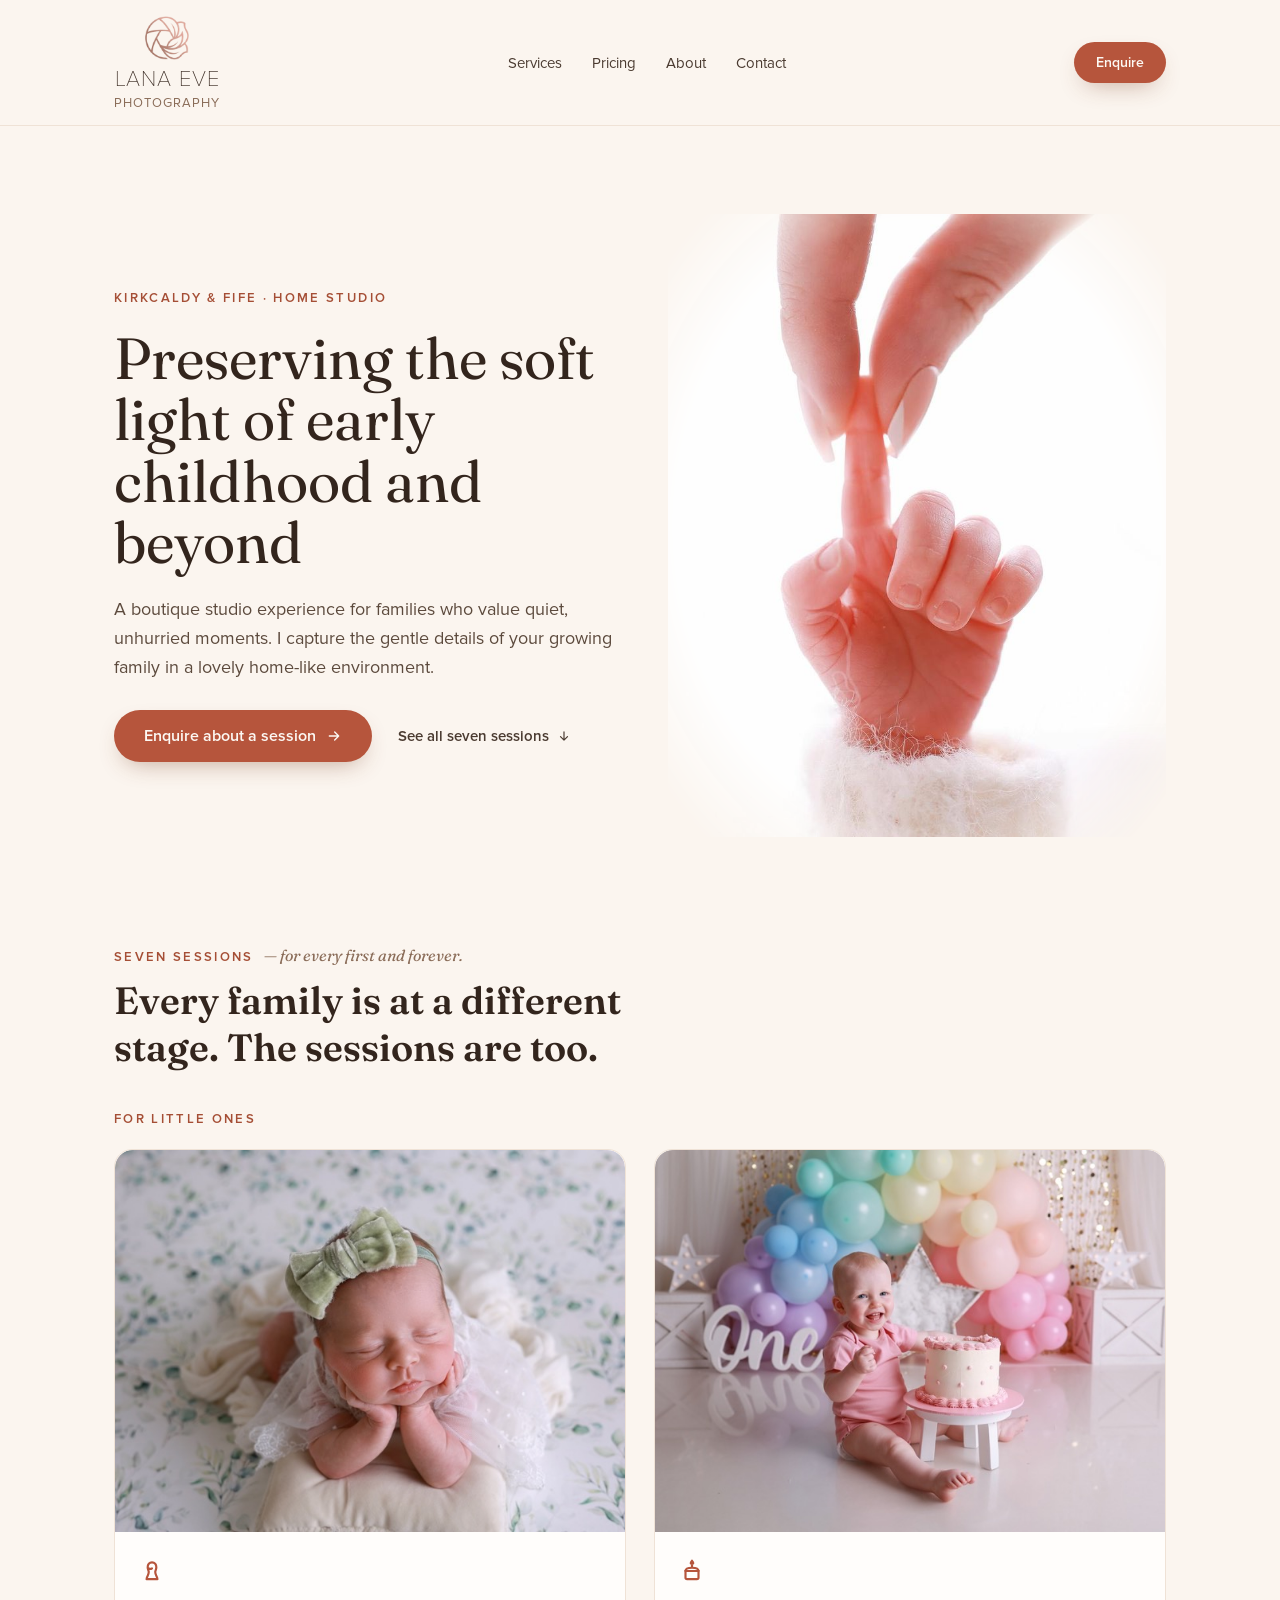
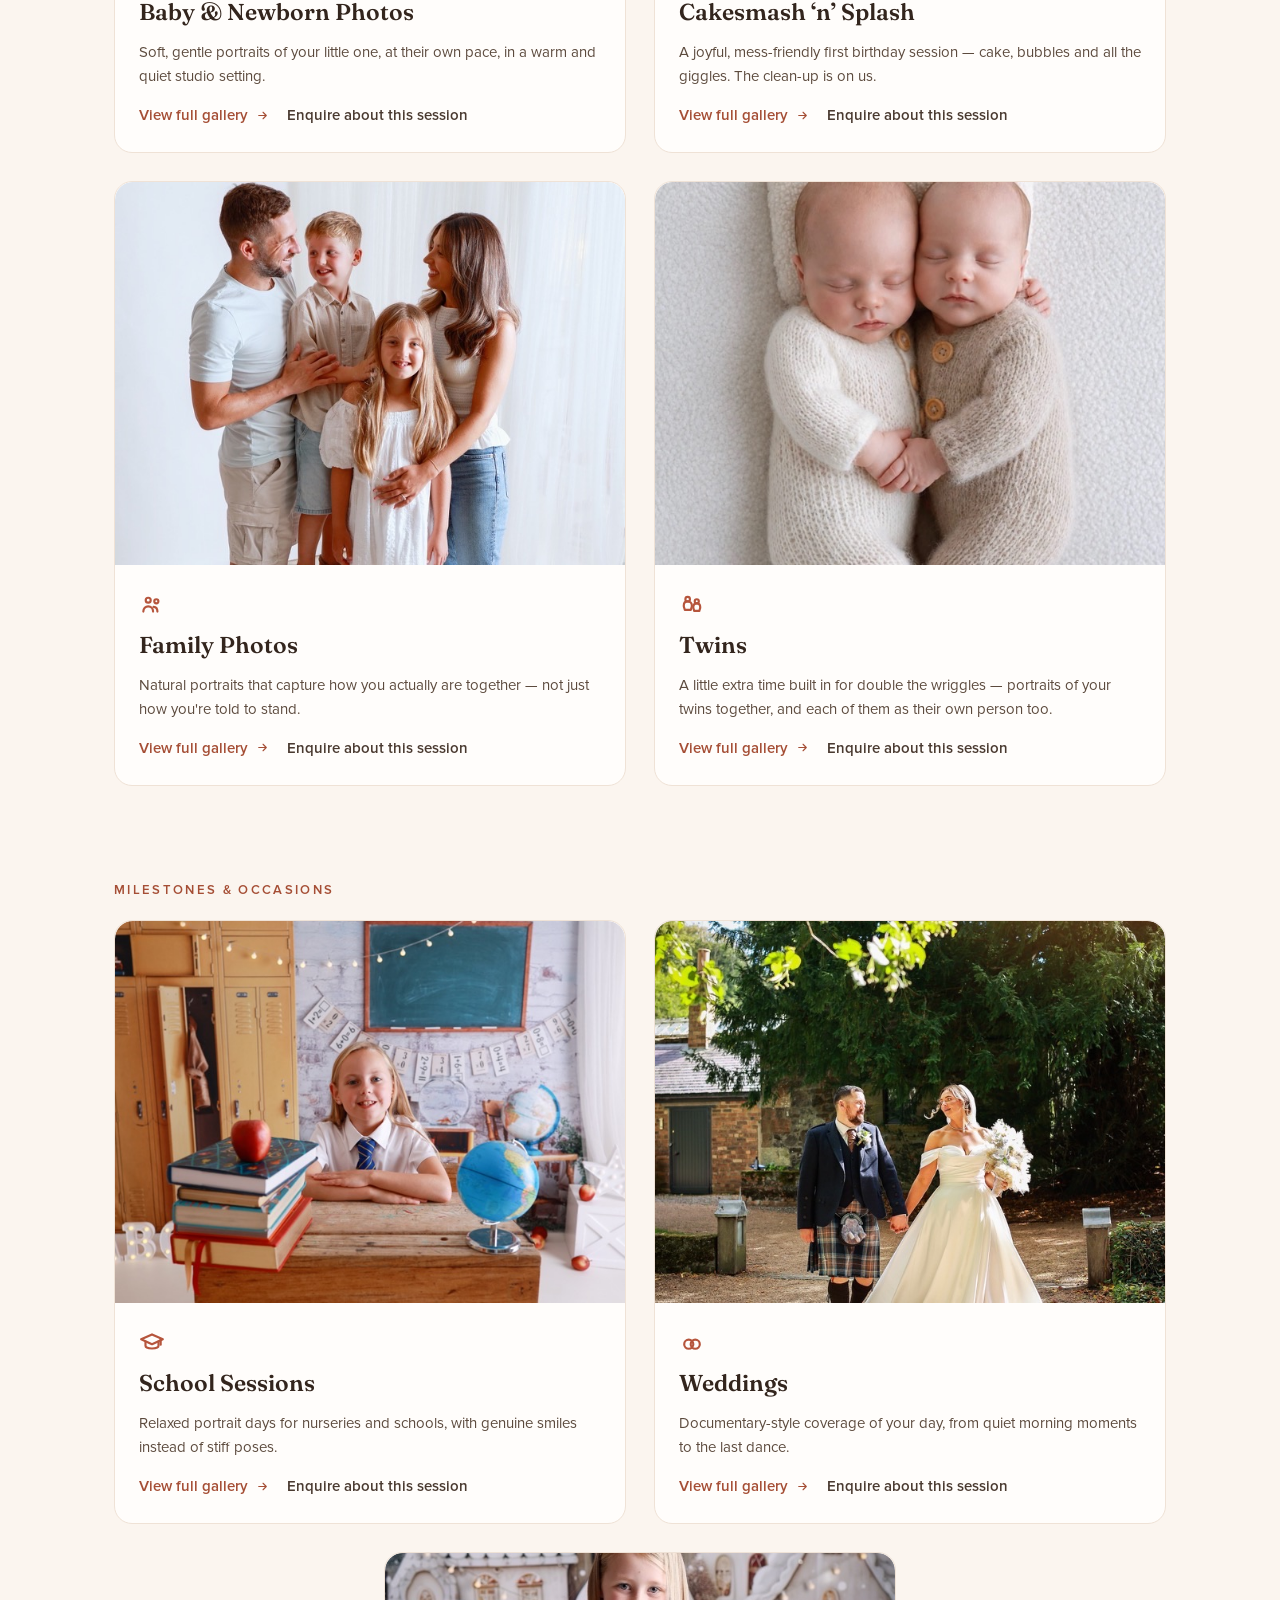
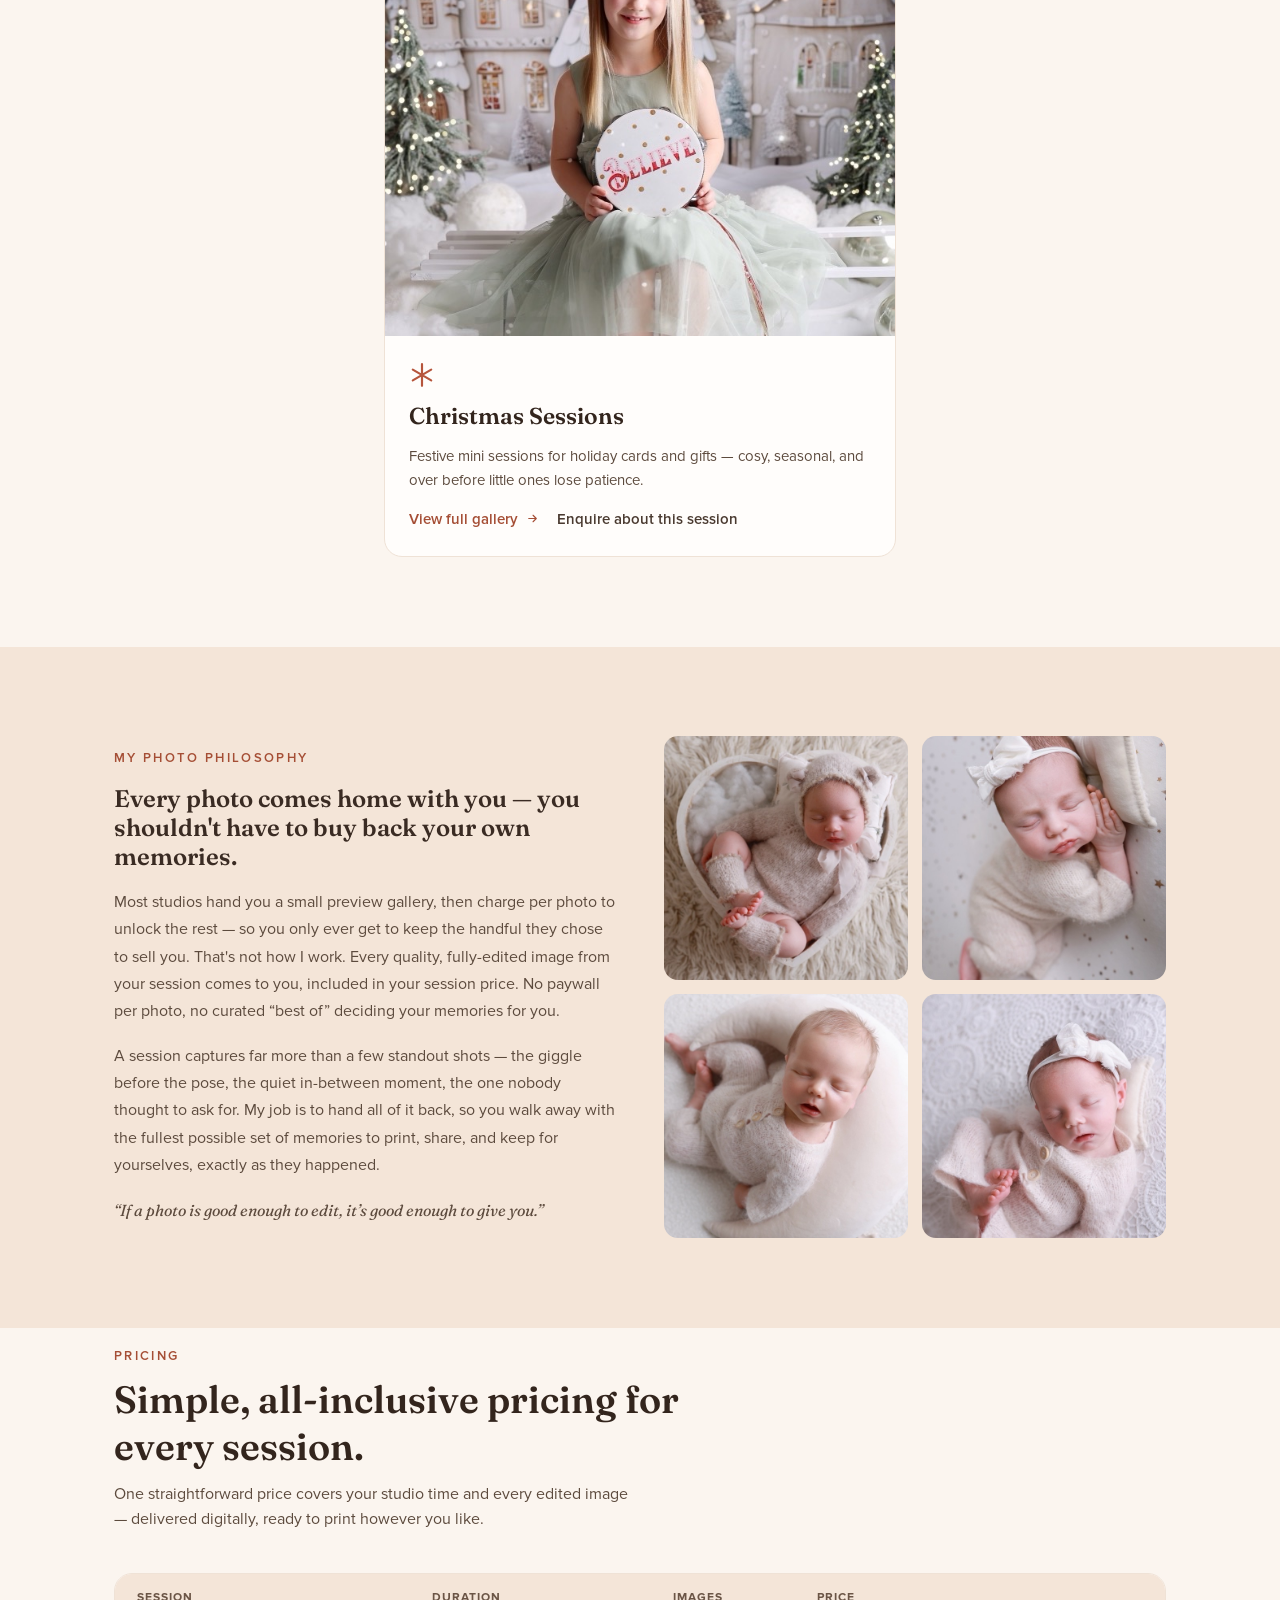
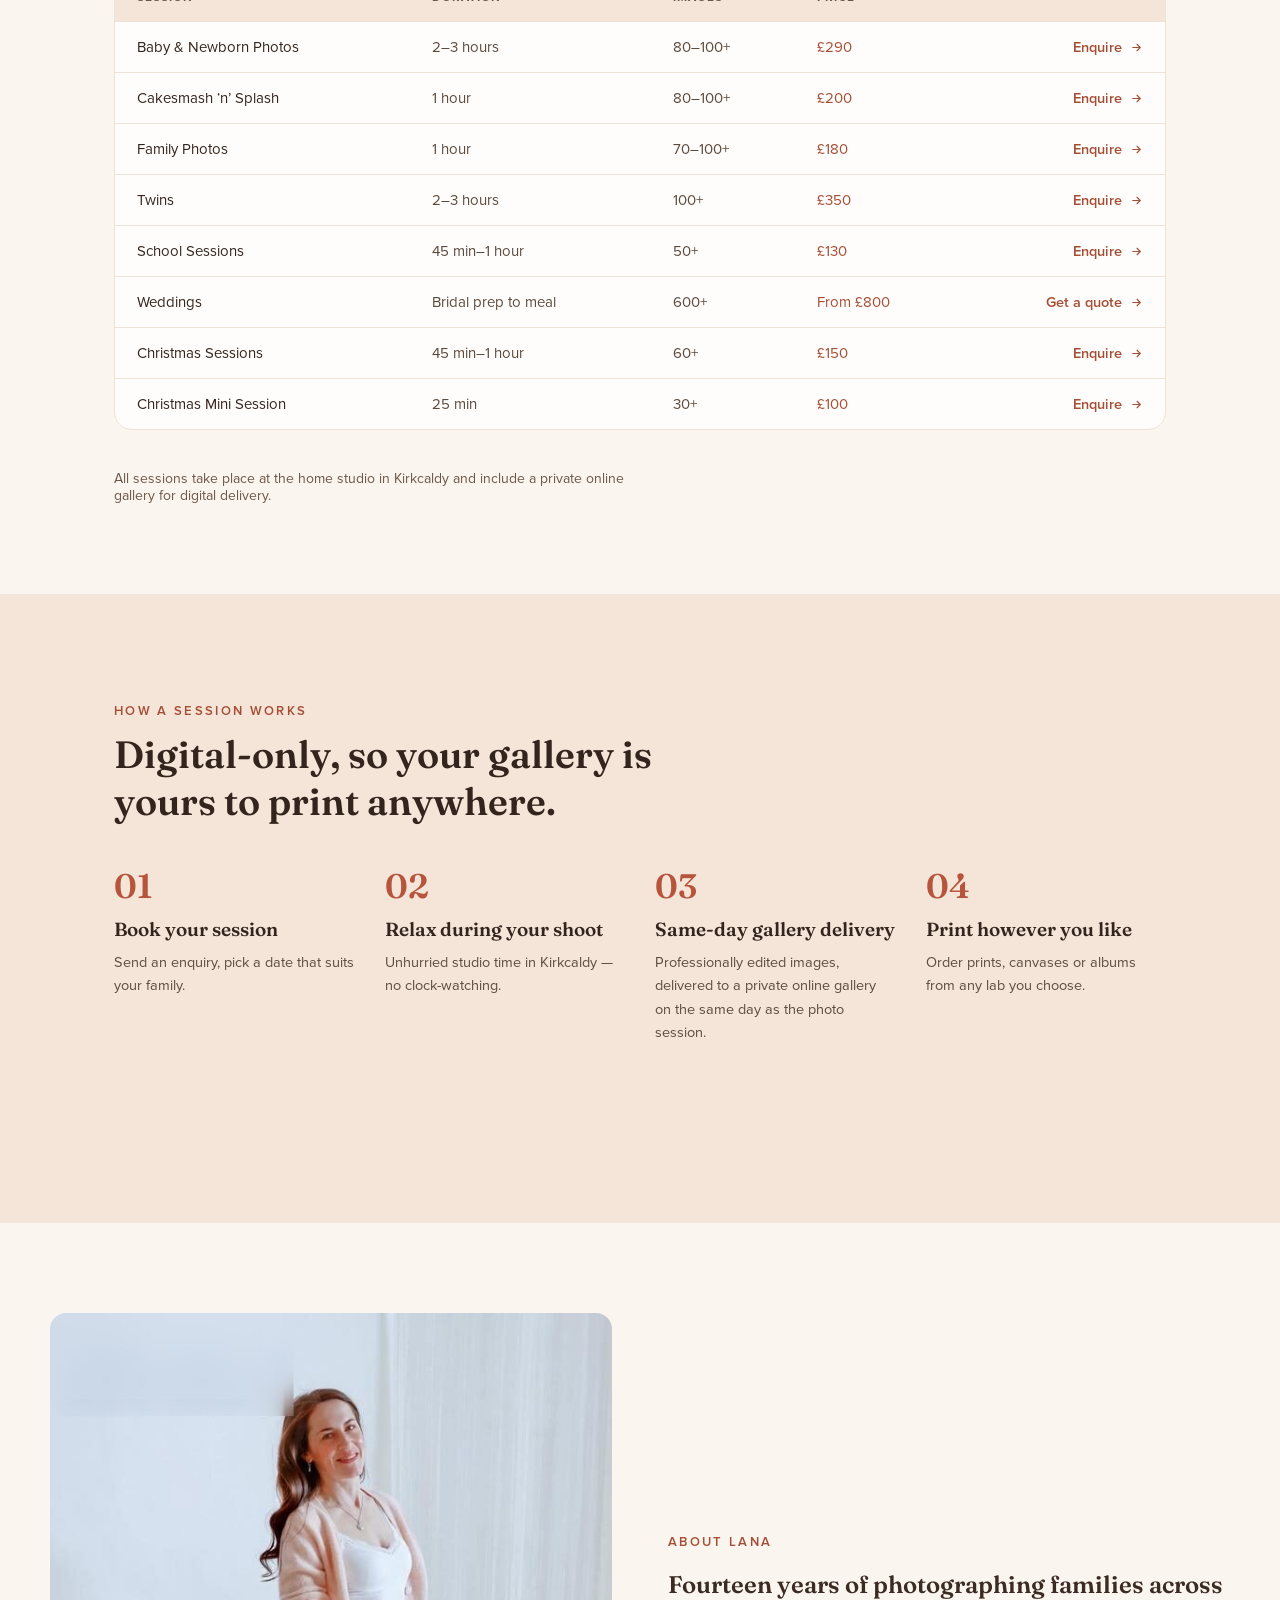
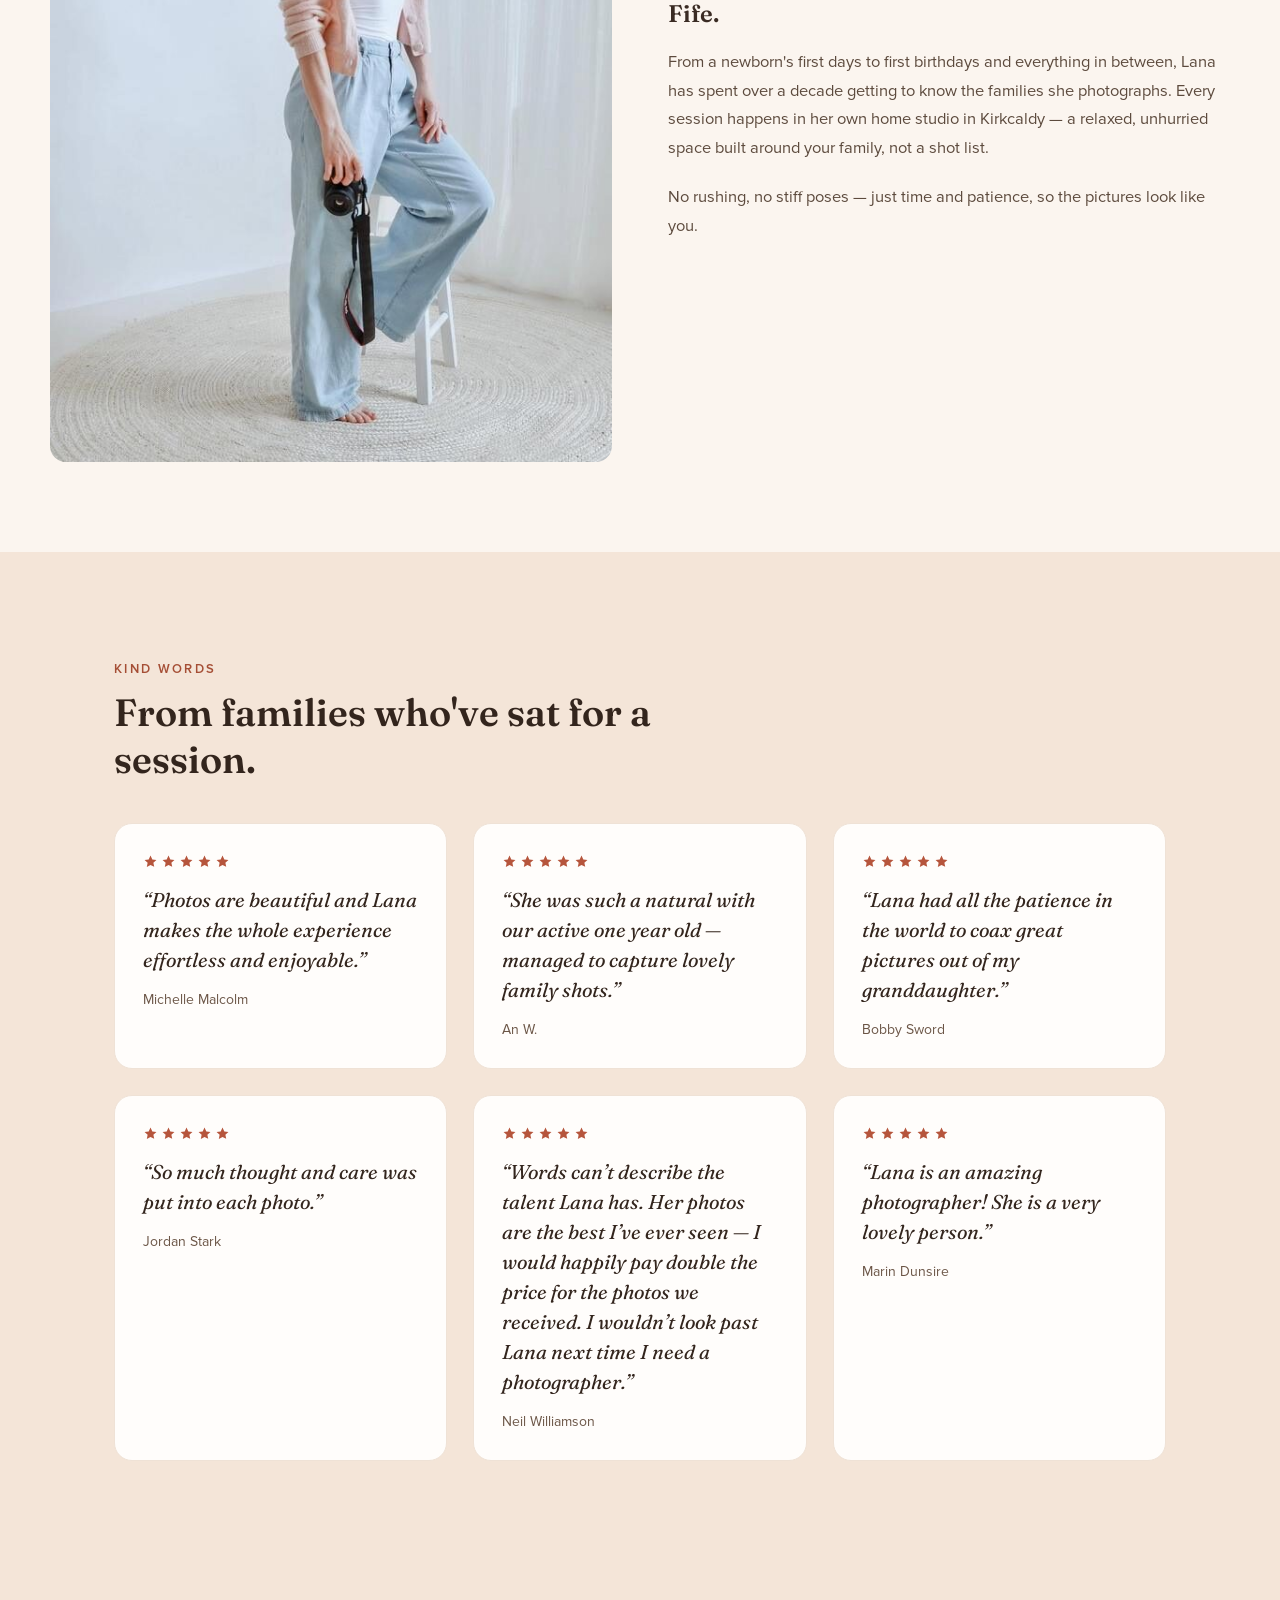
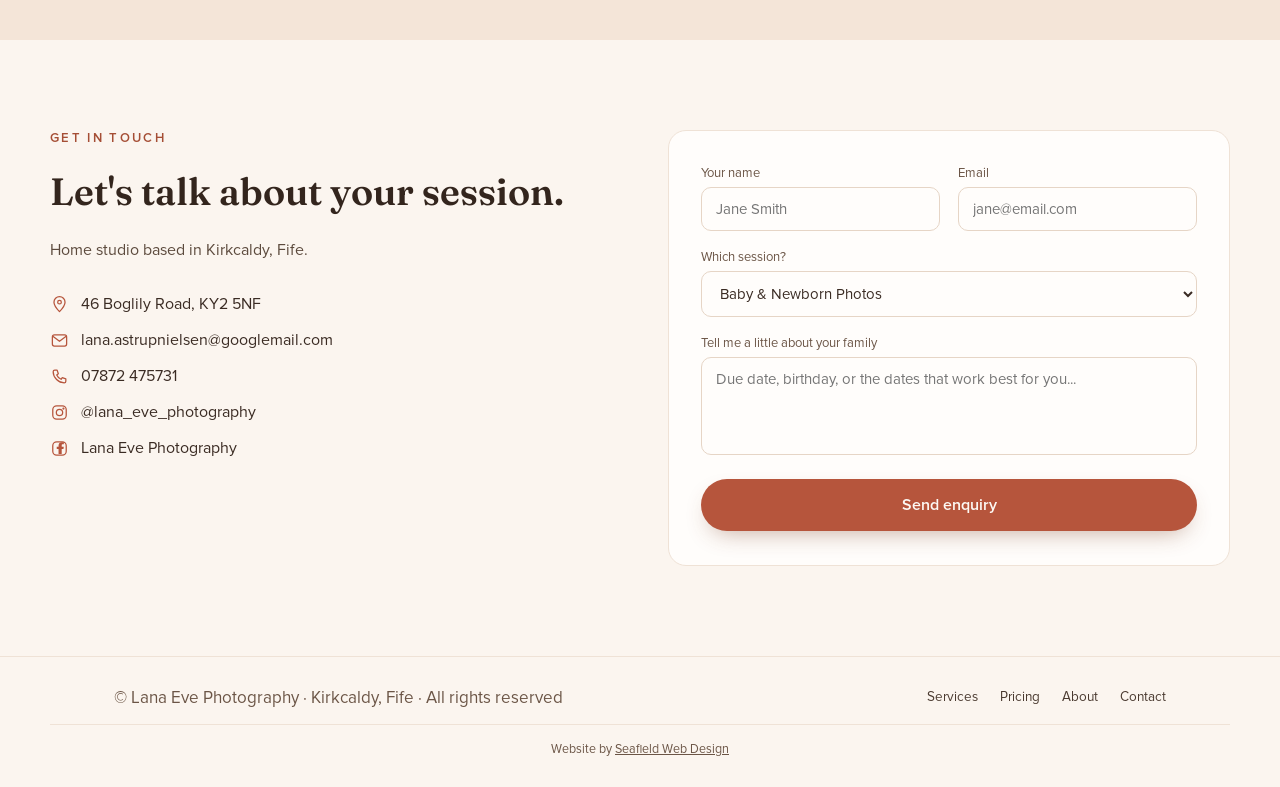
==== commit e7f5c2ca: "Roll out Fraunces + Proxima Nova typography and new nav to every page This graduates the index.html-" ====
--- a/index.html
+++ b/index.html
@@ -10,7 +10,7 @@
 <link rel="apple-touch-icon" href="images/brand/apple-touch-icon.png">
 <link rel="preconnect" href="https://fonts.googleapis.com">
 <link rel="preconnect" href="https://fonts.gstatic.com" crossorigin>
-<link rel="stylesheet" href="https://fonts.googleapis.com/css2?family=Cormorant+Garamond:ital,wght@0,400;0,500;0,600;1,500&family=Jost:wght@400;500;600&family=Fraunces:opsz,wght@9..144,400;9..144,600&display=swap">
+<link rel="stylesheet" href="https://fonts.googleapis.com/css2?family=Fraunces:ital,opsz,wght@0,9..144,400;0,9..144,600;1,9..144,400&display=swap">
 <link rel="stylesheet" href="styles.css">
 <link rel="canonical" href="https://lanaevephotography.co.uk/">
 <meta property="og:type" content="website">
@@ -52,24 +52,8 @@
   "description": "Boutique home-studio photography in Kirkcaldy, Fife, offering baby & newborn, cake smash, family, twins, school, wedding, and Christmas mini sessions."
 }
 </script>
-<style>
-/* TEST: page-scoped restyle — Proxima Nova (licensed, self-hosted) for
-   body/UI text, Fraunces for h1/h2/h3, in place of Jost + Cormorant
-   Garamond. Remove this block (and the 'font-test' body class) to go
-   back to the site-wide defaults in styles.css. */
-body.font-test { font-family: 'Proxima Nova', system-ui, sans-serif; }
-body.font-test h1 { font-family: 'Fraunces', serif; font-weight: 400; }
-body.font-test h2, body.font-test h3 { font-family: 'Fraunces', serif; font-weight: 600; }
-body.font-test .eyebrow { font-family: 'Proxima Nova', sans-serif; font-weight: 600; }
-body.font-test .btn-primary { font-family: 'Proxima Nova', sans-serif; font-weight: 600; }
-body.font-test .btn-secondary { font-family: 'Proxima Nova', sans-serif; font-weight: 600; }
-body.font-test .field input,
-body.font-test .field select,
-body.font-test .field textarea { font-family: 'Proxima Nova', sans-serif; }
-body.font-test .pricing-table thead th { font-family: 'Proxima Nova', sans-serif; font-weight: 700; }
-</style>
 </head>
-<body class="font-test">
+<body>
 
 <!-- NAV -->
 <header class="site-header">
--- a/styles.css
+++ b/styles.css
@@ -52,44 +52,43 @@
 
 body {
   margin: 0;
-  font-family: 'Jost', system-ui, sans-serif;
+  font-family: 'Proxima Nova', system-ui, sans-serif;
   background: var(--cream);
   color: var(--ink);
 }
 
-h1, h2, h3 { font-family: 'Cormorant Garamond', Georgia, serif; font-weight: 500; margin: 0; }
+h1 { font-family: 'Fraunces', Georgia, serif; font-weight: 400; margin: 0; }
+h2, h3 { font-family: 'Fraunces', Georgia, serif; font-weight: 600; margin: 0; }
 p { margin: 0; }
 a { color: var(--accent-text); text-decoration: none; transition: color 150ms ease; }
 a:hover { color: #8f4230; }
 img { max-width: 100%; }
 
 .container { max-width: 1180px; margin: 0 auto; padding: 0 clamp(20px, 5vw, 64px); }
-.eyebrow { font-family: 'Jost', sans-serif; font-size: 13px; letter-spacing: 0.18em; text-transform: uppercase; font-weight: 600; color: var(--accent-text); }
-.btn-primary { display: inline-flex; align-items: center; gap: 10px; padding: 16px 30px; border-radius: 999px; font-family: 'Jost', sans-serif; font-weight: 500; font-size: 16px; color: #fdf9f4; text-decoration: none; box-shadow: 0 10px 24px -10px rgba(120, 60, 30, 0.45); background: var(--accent); border: none; cursor: pointer; transition: transform 160ms ease-out; }
+.eyebrow { font-family: 'Proxima Nova', sans-serif; font-size: 13px; letter-spacing: 0.18em; text-transform: uppercase; font-weight: 600; color: var(--accent-text); }
+.btn-primary { display: inline-flex; align-items: center; gap: 10px; padding: 16px 30px; border-radius: 999px; font-family: 'Proxima Nova', sans-serif; font-weight: 600; font-size: 16px; color: #fdf9f4; text-decoration: none; box-shadow: 0 10px 24px -10px rgba(120, 60, 30, 0.45); background: var(--accent); border: none; cursor: pointer; transition: transform 160ms ease-out; }
 .btn-primary:active { transform: scale(0.97); }
-.btn-secondary { display: inline-flex; align-items: center; gap: 8px; font-family: 'Jost', sans-serif; font-weight: 500; font-size: 15px; text-decoration: none; color: var(--accent-text); transition: transform 160ms ease-out; }
+.btn-secondary { display: inline-flex; align-items: center; gap: 8px; font-family: 'Proxima Nova', sans-serif; font-weight: 600; font-size: 15px; text-decoration: none; color: var(--accent-text); transition: transform 160ms ease-out; }
 .btn-secondary:active { transform: scale(0.97); }
 .card { background: var(--card-bg); border: 1px solid var(--border); border-radius: 18px; }
 .nav-link { font-size: 15px; font-weight: 500; color: #4a3a30; }
 .nav-link:hover { color: var(--accent-text); }
-.step-num { font-family: 'Cormorant Garamond', serif; font-size: 34px; font-weight: 600; color: var(--accent); }
+.step-num { font-family: 'Fraunces', serif; font-size: 34px; font-weight: 600; color: var(--accent); }
 .star-row svg { display: inline-block; }
 .field { display: flex; flex-direction: column; gap: 6px; }
 .field label { font-size: 13px; font-weight: 500; color: var(--muted); }
-.field input, .field select, .field textarea { font-family: 'Jost', sans-serif; font-size: 15px; padding: 12px 14px; border-radius: 10px; border: 1px solid var(--field-border); background: var(--card-bg); color: var(--ink); }
+.field input, .field select, .field textarea { font-family: 'Proxima Nova', sans-serif; font-size: 15px; padding: 12px 14px; border-radius: 10px; border: 1px solid var(--field-border); background: var(--card-bg); color: var(--ink); }
 .field textarea { resize: none; }
 
 /* Nav */
 .site-header { border-bottom: 1px solid var(--border); background: rgba(251,245,239,0.97); backdrop-filter: blur(12px); -webkit-backdrop-filter: blur(12px); position: sticky; top: 0; z-index: 20; }
 .nav-row { display: flex; align-items: center; justify-content: space-between; min-height: 84px; padding-block: 14px; gap: 24px; }
 .logo-link { display: flex; align-items: center; gap: 14px; text-decoration: none; }
-.logo-text { font-family: 'Cormorant Garamond', serif; font-size: 26px; color: var(--ink); line-height: 1; }
-.logo-sub { font-family: 'Jost', sans-serif; font-size: 11px; letter-spacing: 0.22em; font-weight: 600; color: #8a6c58; }
 
 .logo-link-stacked { flex-direction: column; gap: 4px; }
 .logo-text-stack { display: flex; flex-direction: column; align-items: center; }
 .logo-title { font-family: 'Proxima Nova', sans-serif; font-weight: 100; font-size: 22px; text-transform: uppercase; letter-spacing: 0.04em; color: var(--ink); line-height: 1.3; }
-.logo-sub2 { font-family: 'Proxima Nova', sans-serif; font-weight: 100; font-size: 13px; text-transform: uppercase; color: #8a6c58; line-height: 1.3; letter-spacing: 0.095em; }
+.logo-sub2 { font-family: 'Proxima Nova', sans-serif; font-weight: 400; font-size: 13px; text-transform: uppercase; color: #8a6c58; line-height: 1.3; letter-spacing: 0.078em; }
 .nav-links-desktop { display: flex; align-items: center; gap: 30px; }
 .nav-right { display: flex; align-items: center; gap: 14px; }
 .nav-toggle { display: none; align-items: center; justify-content: center; width: 42px; height: 42px; border-radius: 10px; border: 1px solid var(--field-border); background: var(--card-bg); cursor: pointer; padding: 0; flex: 0 0 auto; }
@@ -134,7 +133,7 @@
 .section { padding-top: 20px; padding-bottom: clamp(56px,7vw,96px); display: flex; flex-direction: column; gap: 40px; }
 .section-heading { display: flex; flex-direction: column; gap: 12px; max-width: 60ch; }
 .section-heading h2 { font-size: clamp(28px,3.4vw,38px); color: var(--ink-soft); }
-.section-tagline { font-family: 'Cormorant Garamond', serif; font-style: italic; font-size: 16px; color: #8a6c58; }
+.section-tagline { font-family: 'Fraunces', serif; font-style: italic; font-size: 16px; color: #8a6c58; }
 .section-lede { font-size: 16px; line-height: 1.6; color: var(--body-text); max-width: 52ch; }
 
 /* Service cards */
@@ -146,6 +145,7 @@
   .service-card:hover .service-card-photo img { transform: scale(1.045); }
 }
 .service-card-body { padding: 26px 24px 28px; display: flex; flex-direction: column; gap: 14px; }
+.service-card-body > svg { stroke-width: 2; }
 .service-card-body h3 { font-size: 23px; color: var(--ink-soft); }
 .service-card-body p { font-size: 15px; line-height: 1.6; color: var(--body-text); }
 
@@ -154,12 +154,12 @@
 .pricing-table-wrap { overflow: hidden; padding: 0; }
 .pricing-table { width: 100%; border-collapse: collapse; }
 .pricing-table th, .pricing-table td { padding: 16px 22px; text-align: left; }
-.pricing-table thead th { background: var(--tan); font-family: 'Jost', sans-serif; font-size: 12px; letter-spacing: 0.08em; text-transform: uppercase; font-weight: 600; color: var(--muted); }
+.pricing-table thead th { background: var(--tan); font-family: 'Proxima Nova', sans-serif; font-size: 12px; letter-spacing: 0.08em; text-transform: uppercase; font-weight: 700; color: var(--muted); }
 .pricing-table tbody tr { border-top: 1px solid var(--border); transition: background-color 150ms ease; }
 .pricing-table tbody tr:hover { background: rgba(182,85,60,0.045); }
 .pricing-table .session-name { font-weight: 500; color: var(--ink-soft); }
 .pricing-table td { font-size: 15px; color: var(--body-text); }
-.pricing-table .price { font-family: 'Cormorant Garamond', serif; font-style: italic; font-size: 19px; color: var(--accent-text); white-space: nowrap; }
+.pricing-table .price { font-family: 'Proxima Nova', sans-serif; font-size: 15px; color: var(--accent-text); white-space: nowrap; }
 .pricing-table .cta { text-align: right; }
 .pricing-table .cta a { white-space: nowrap; font-size: 14.5px; }
 .pricing-note { font-size: 14px; color: var(--muted); max-width: 60ch; }
@@ -181,7 +181,7 @@
 .philosophy-grid { display: grid; grid-template-columns: repeat(auto-fit, minmax(300px,1fr)); gap: 48px; align-items: center; }
 .philosophy-text { display: flex; flex-direction: column; gap: 18px; }
 .philosophy-text p { font-size: 16px; line-height: 1.7; color: var(--body-text); }
-.philosophy-quote { font-family: 'Cormorant Garamond', serif; font-style: italic; font-size: clamp(20px, 2.6vw, 24px); color: var(--ink-soft); }
+.philosophy-quote { font-family: 'Fraunces', serif; font-style: italic; font-size: clamp(20px, 2.6vw, 24px); color: var(--ink-soft); }
 .philosophy-collage { display: grid; grid-template-columns: repeat(2, 1fr); gap: 14px; }
 .philosophy-collage img { width: 100%; aspect-ratio: 1/1; object-fit: cover; border-radius: 14px; display: block; }
 
@@ -201,7 +201,7 @@
 /* Testimonials */
 .testimonial-grid { display: grid; grid-template-columns: repeat(auto-fit, minmax(320px,1fr)); gap: 26px; }
 .testimonial-card { padding: 30px 28px; display: flex; flex-direction: column; gap: 16px; }
-.testimonial-card p { font-family: 'Cormorant Garamond', serif; font-style: italic; font-size: 20px; line-height: 1.5; color: var(--ink-soft); }
+.testimonial-card p { font-family: 'Fraunces', serif; font-style: italic; font-size: 20px; line-height: 1.5; color: var(--ink-soft); }
 .testimonial-card span { font-size: 14px; font-weight: 500; color: var(--muted); }
 
 /* Contact */
@@ -221,7 +221,7 @@
 /* Footer */
 .site-footer { border-top: 1px solid var(--border); padding: 30px 0; }
 .footer-row { display: flex; align-items: center; justify-content: space-between; flex-wrap: wrap; gap: 16px; }
-.footer-copy { font-family: 'Cormorant Garamond', serif; font-size: 17px; color: var(--muted); }
+.footer-copy { font-family: 'Proxima Nova', sans-serif; font-size: 17px; color: var(--muted); }
 .footer-links { display: flex; gap: 22px; }
 .footer-credit { margin-top: 16px; padding-top: 16px; border-top: 1px solid var(--border); text-align: center; font-size: 12.5px; color: var(--muted); }
 .footer-credit a { color: var(--muted); text-decoration: underline; }
@@ -270,7 +270,7 @@
 .backdrop-grid img { width: 100%; height: 100%; object-fit: cover; display: block; transition: transform 200ms ease-out; }
 .backdrop-grid button:hover img { transform: scale(1.045); }
 .backdrop-grid button:focus-visible { outline: 2px solid var(--accent); outline-offset: 3px; }
-.backdrop-number { position: absolute; top: 10px; left: 10px; min-width: 30px; height: 30px; padding: 0 6px; border-radius: 999px; background: rgba(30,20,14,0.72); color: #fdf9f4; font-family: 'Jost', sans-serif; font-size: 14px; font-weight: 600; letter-spacing: 0.01em; display: flex; align-items: center; justify-content: center; pointer-events: none; }
+.backdrop-number { position: absolute; top: 10px; left: 10px; min-width: 30px; height: 30px; padding: 0 6px; border-radius: 999px; background: rgba(30,20,14,0.72); color: #fdf9f4; font-family: 'Proxima Nova', sans-serif; font-size: 14px; font-weight: 600; letter-spacing: 0.01em; display: flex; align-items: center; justify-content: center; pointer-events: none; }
 @media (max-width: 980px) {
   .backdrop-grid { grid-template-columns: repeat(3, minmax(0,1fr)); }
 }
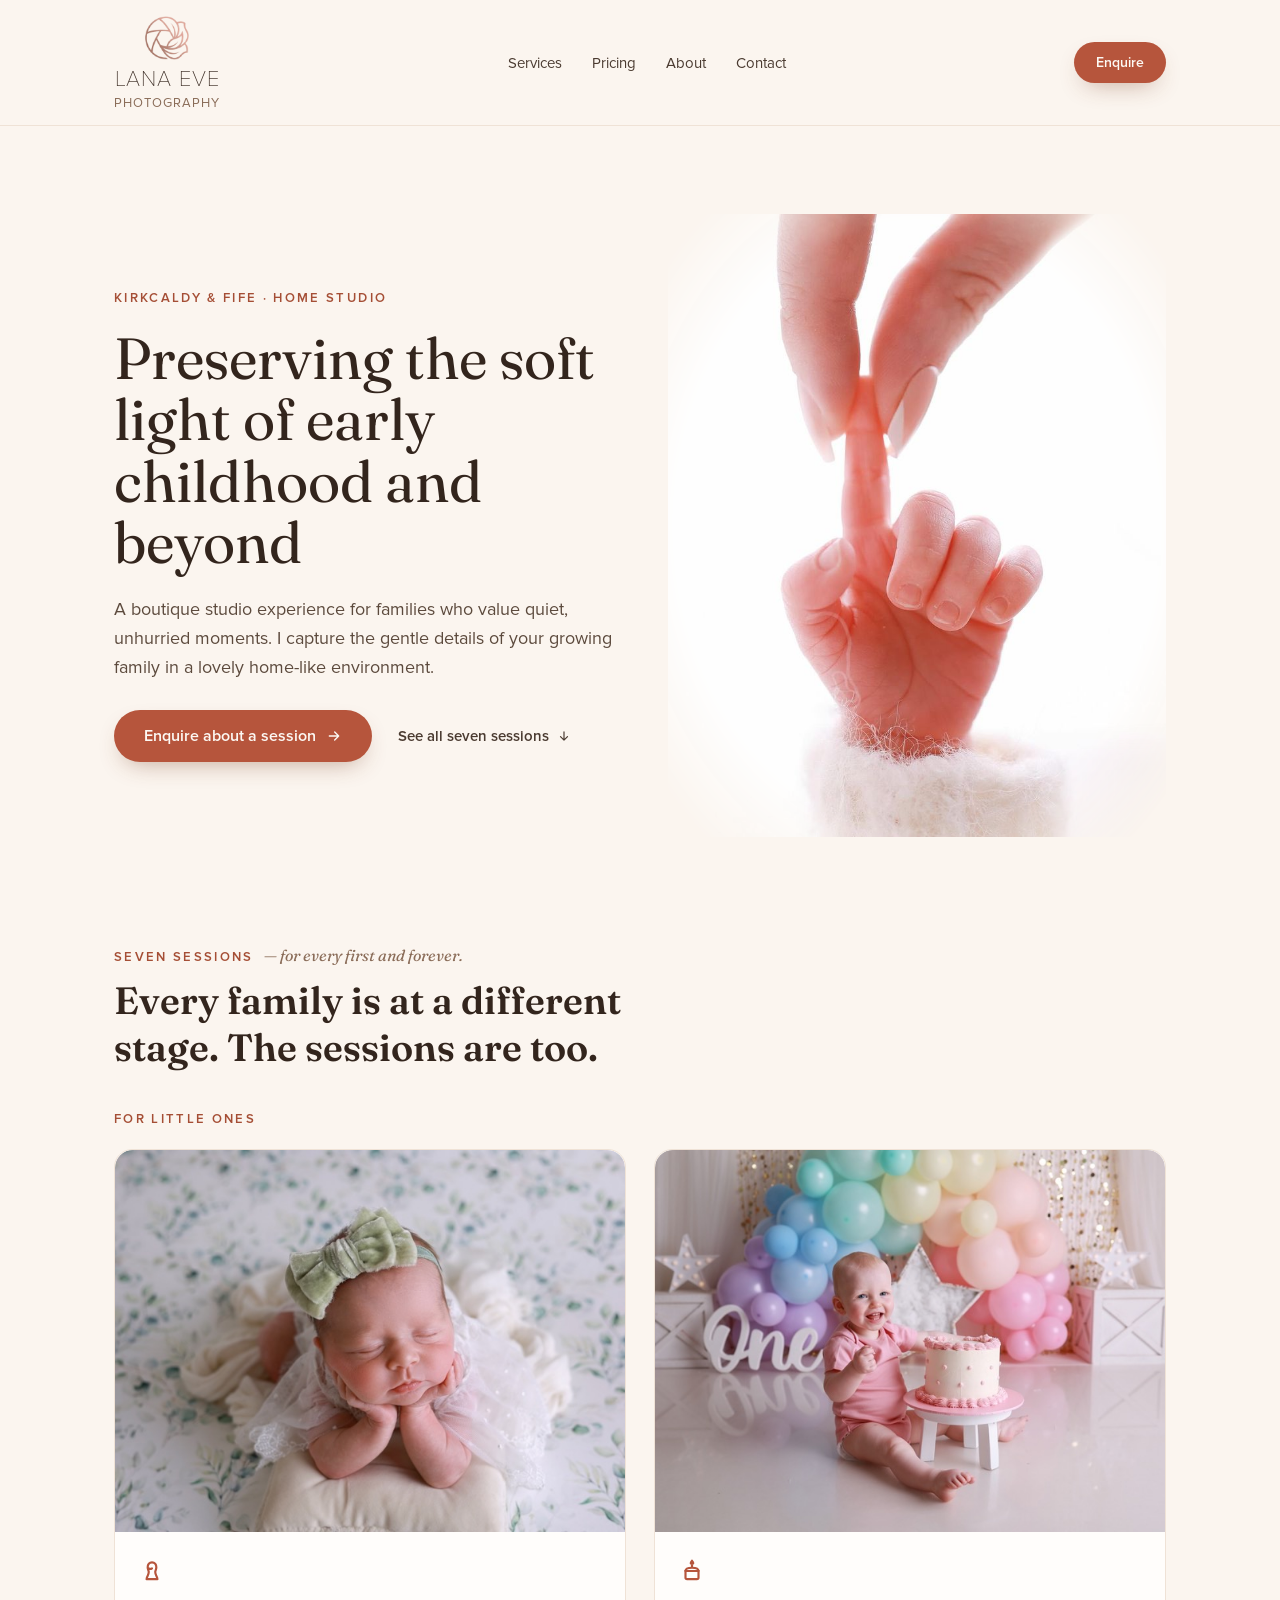
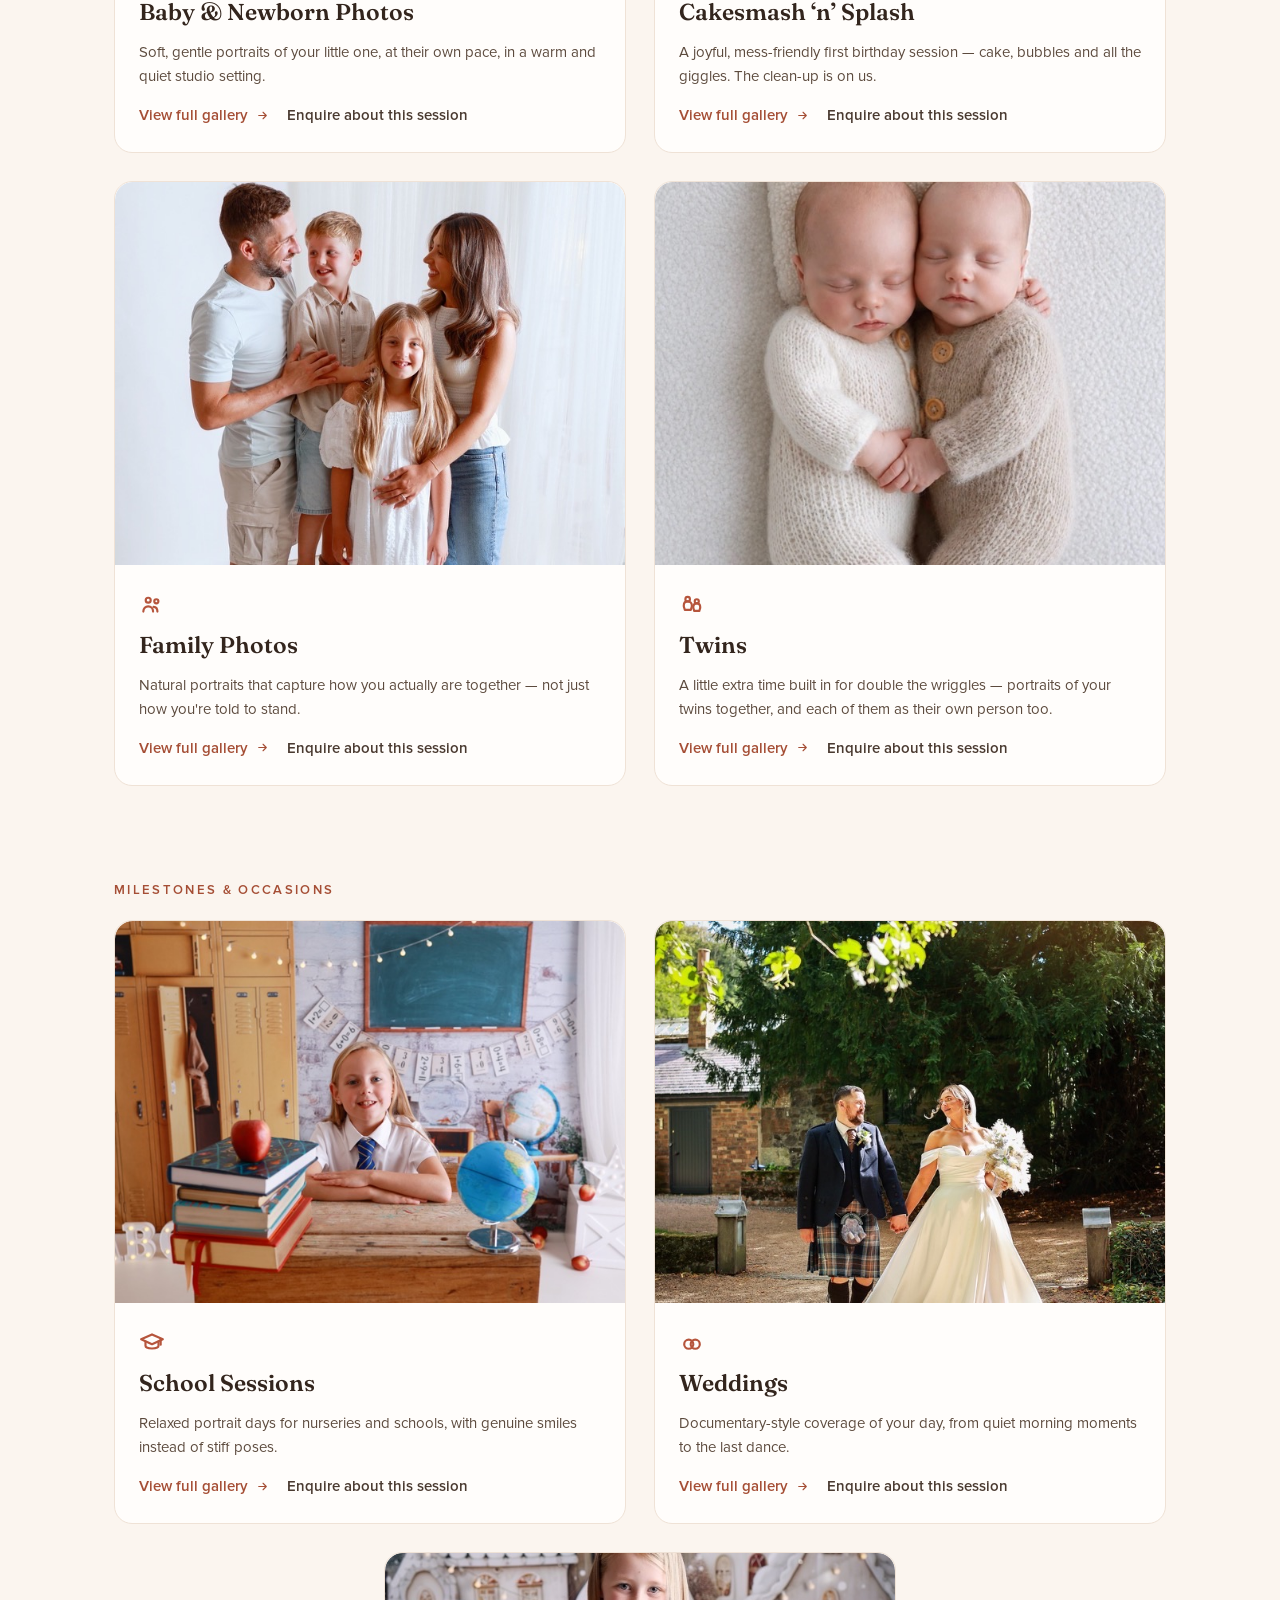
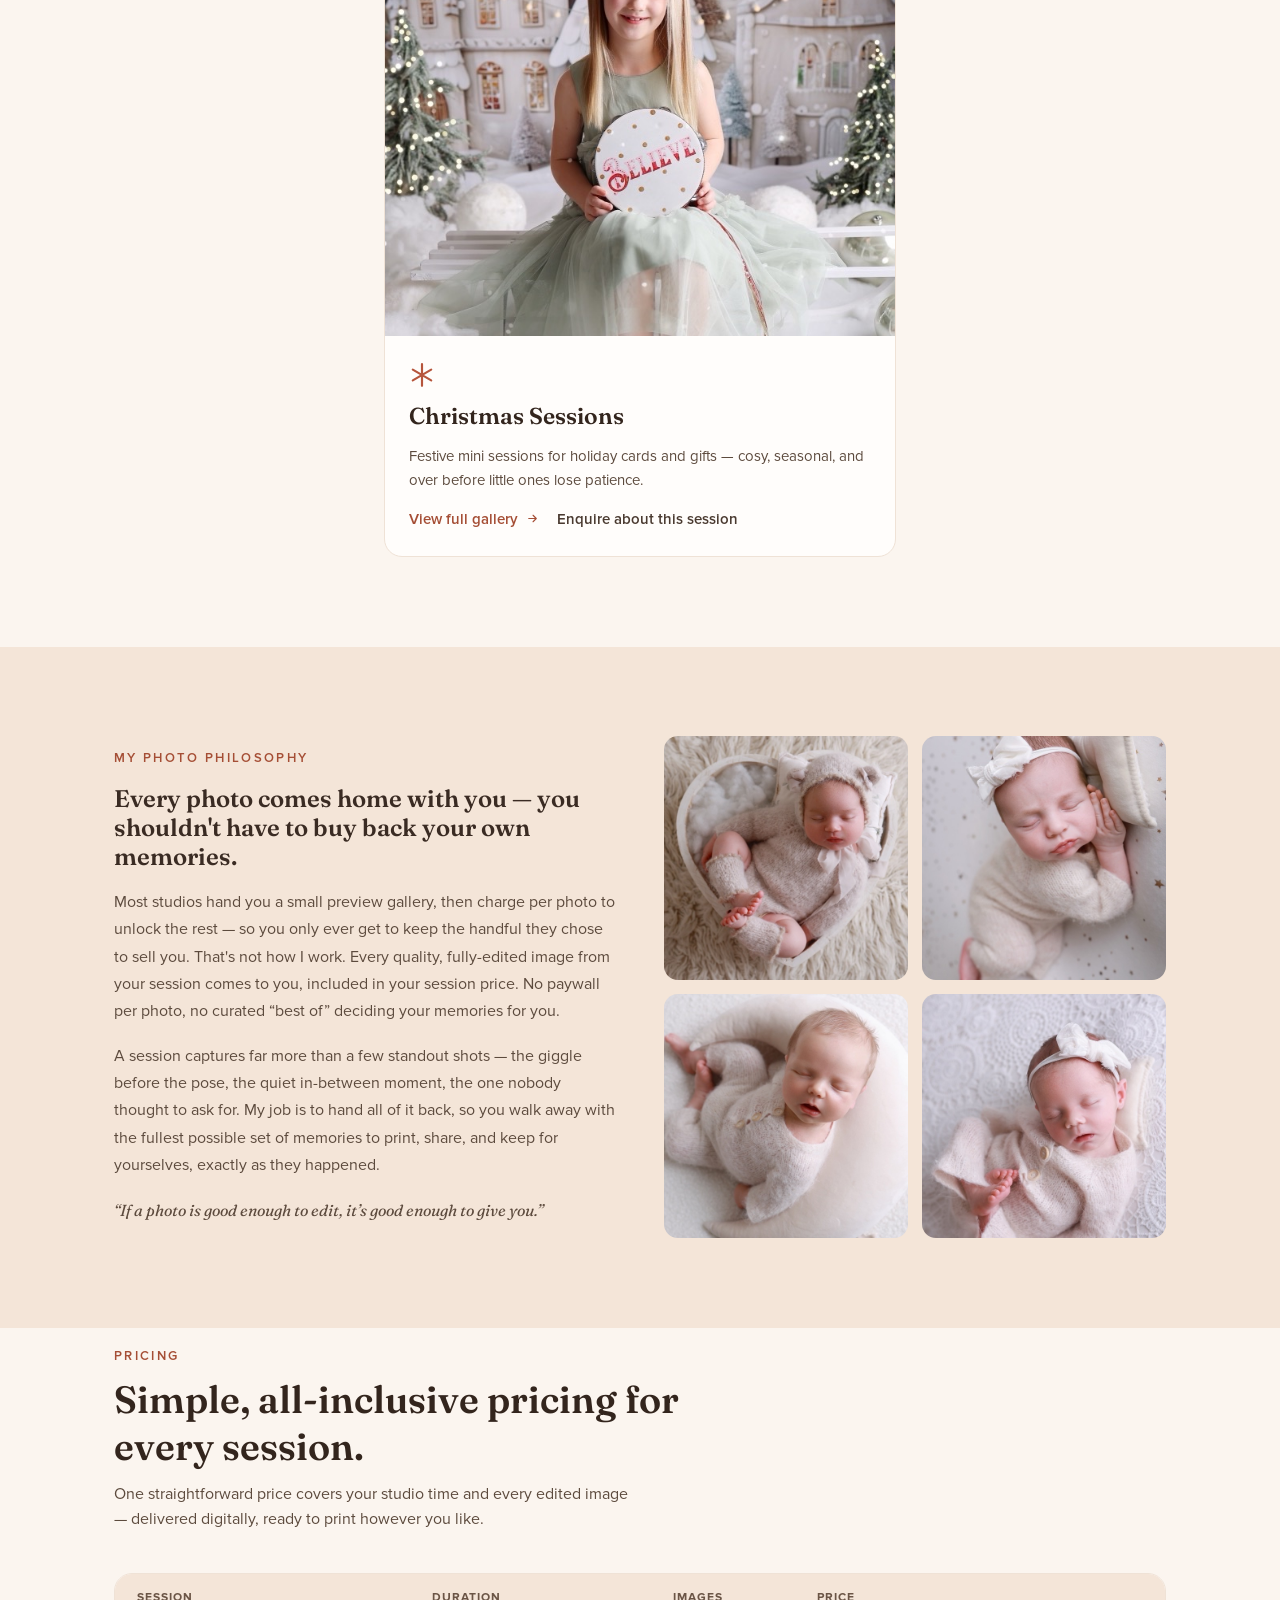
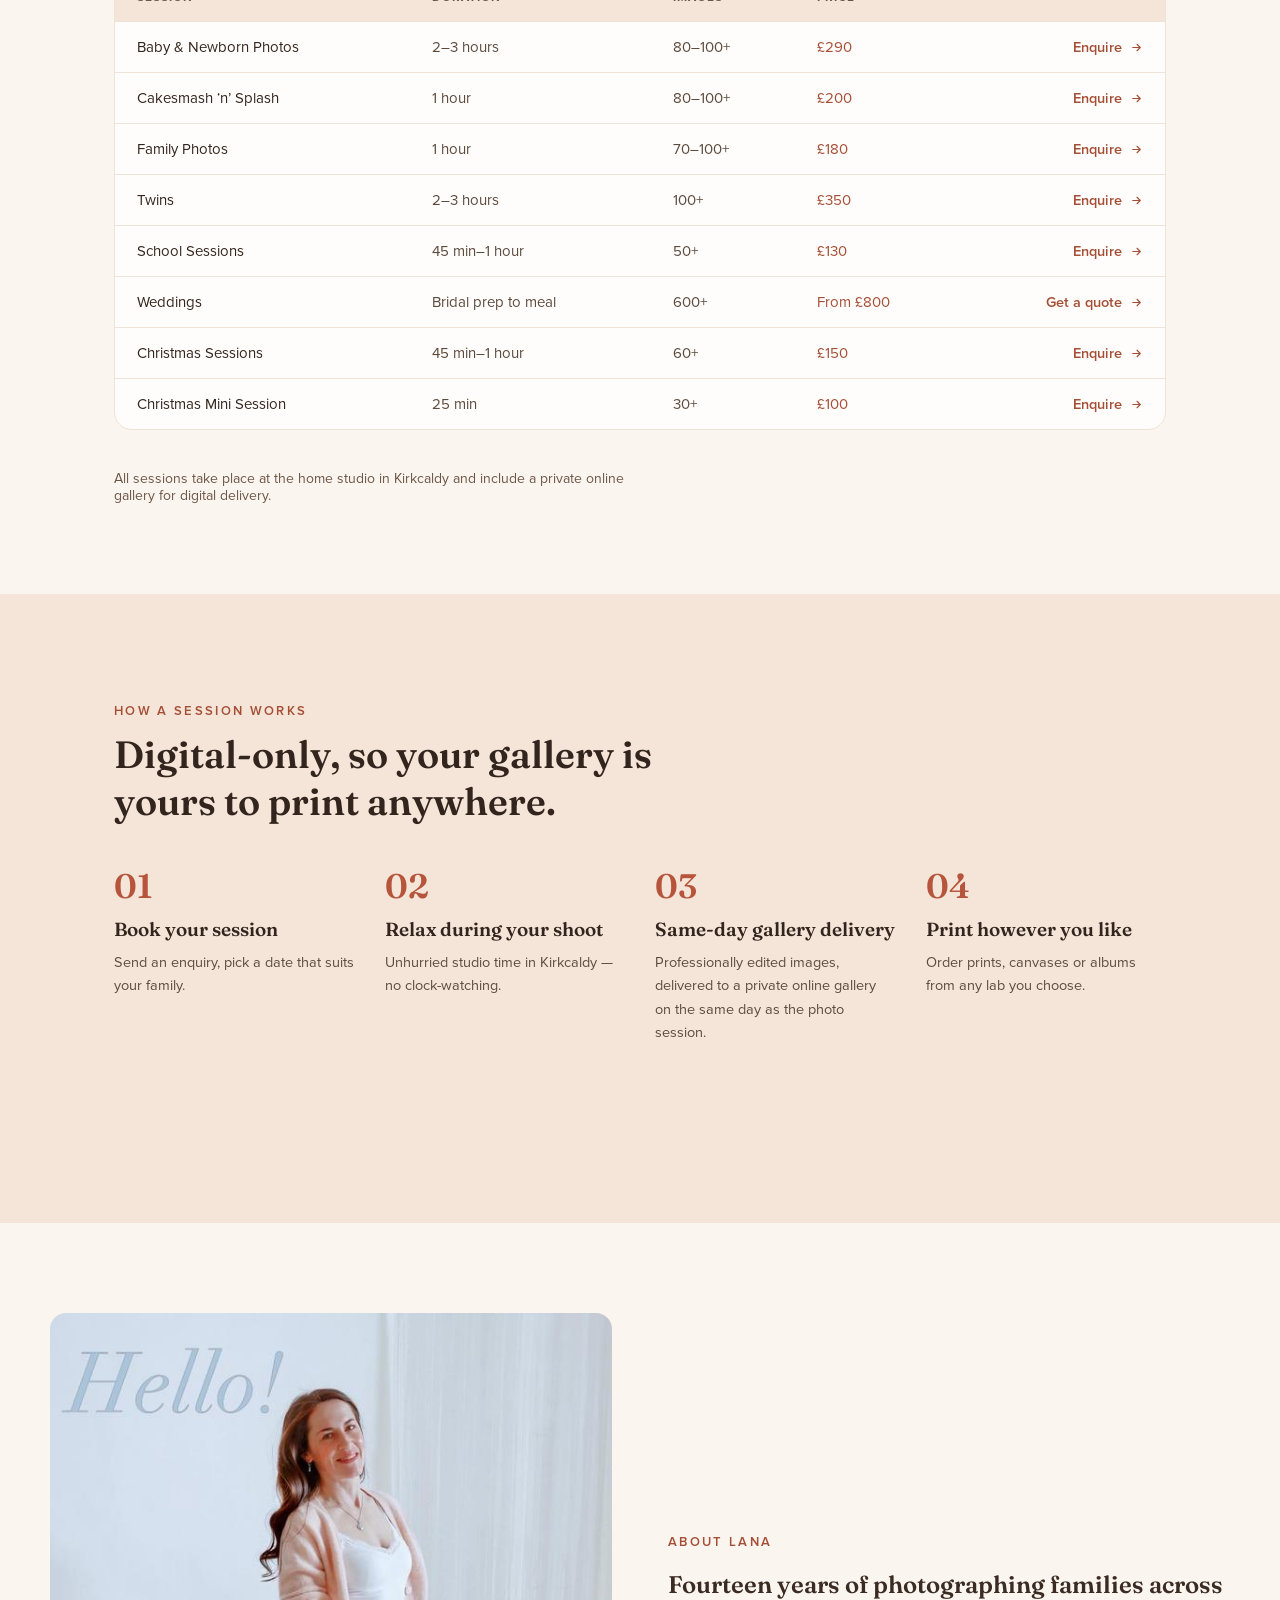
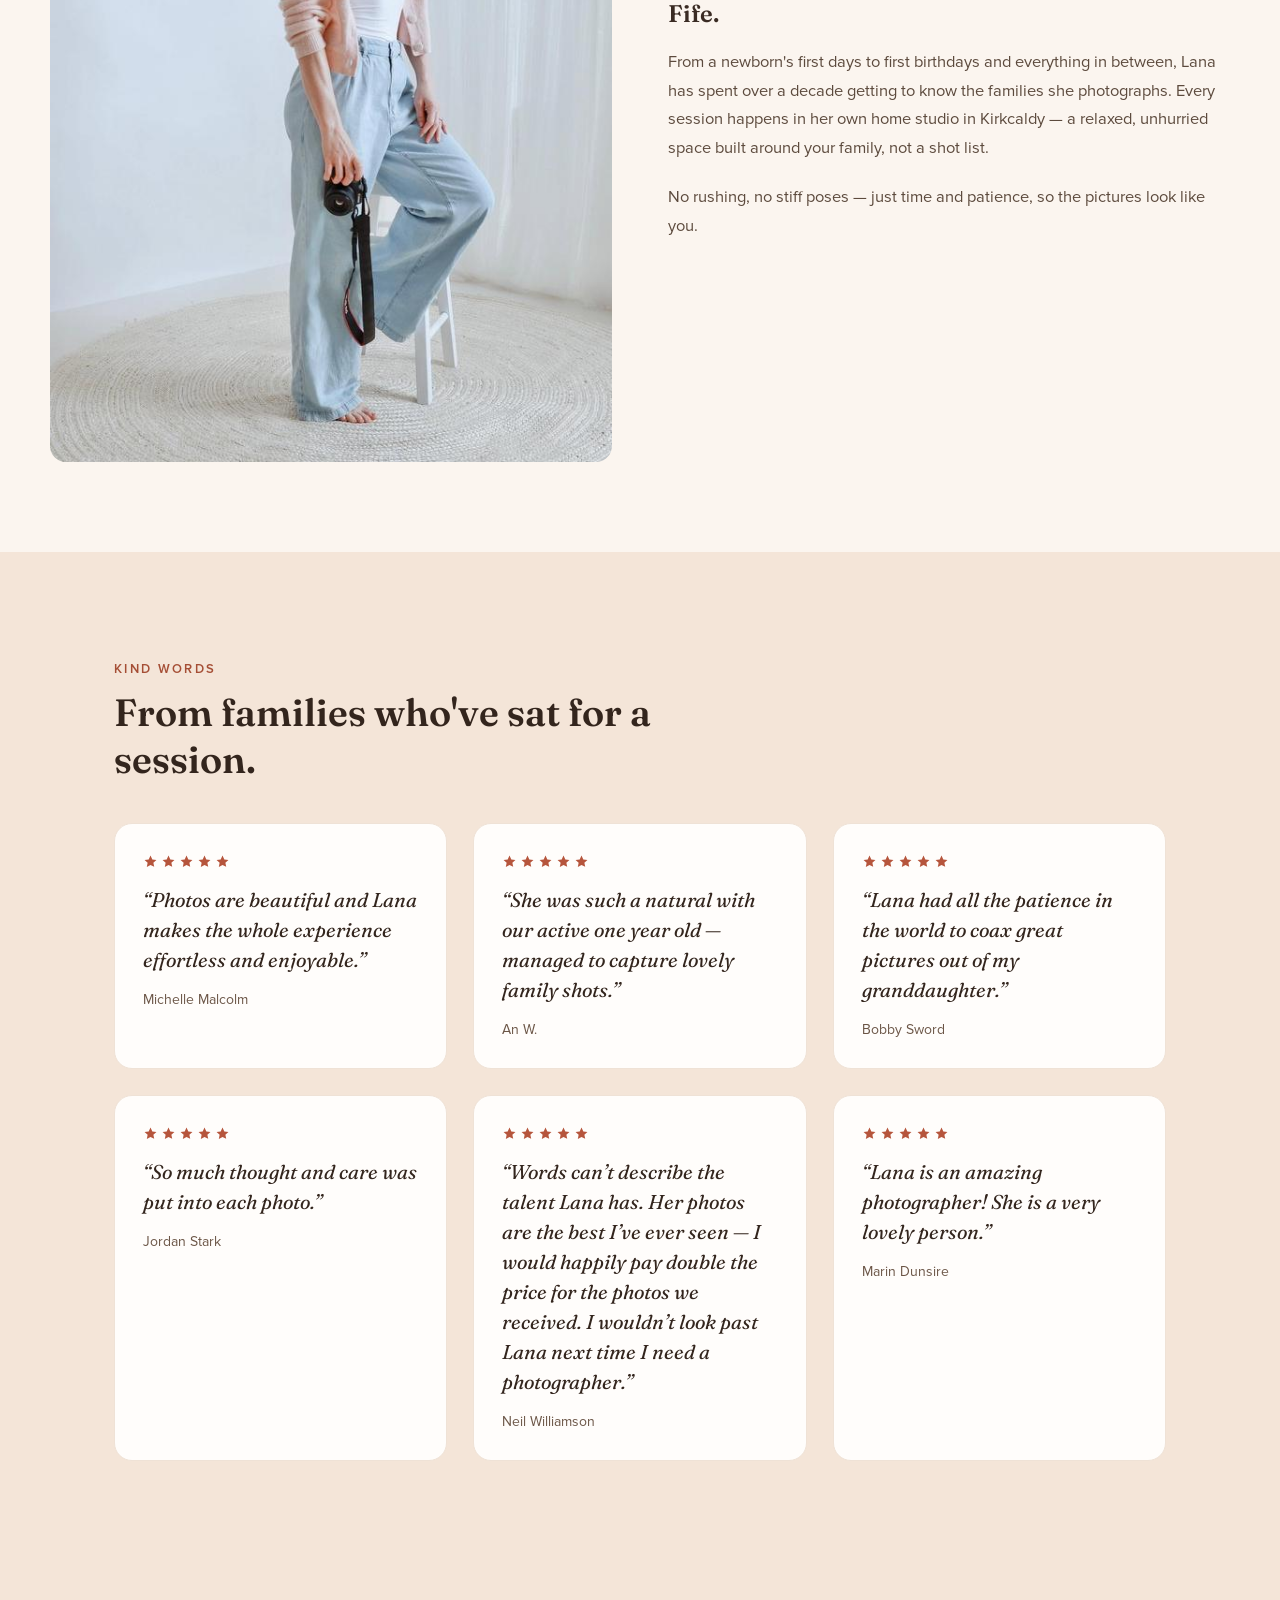
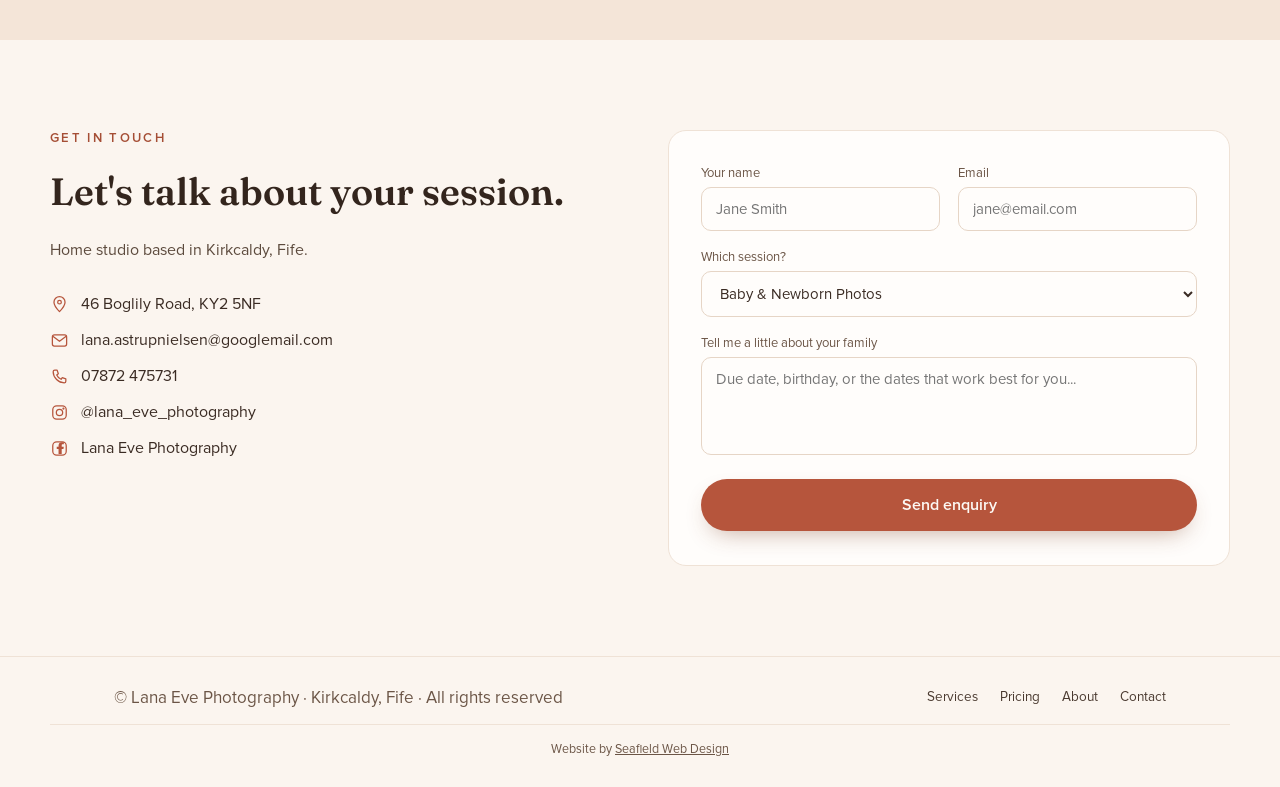
==== commit 9ae79ec8: "Add Christmas Mini Session to contact form dropdown Matches the two Christmas pricing tiers now that" ====
--- a/index.html
+++ b/index.html
@@ -548,6 +548,7 @@
         <option>School Sessions</option>
         <option>Weddings</option>
         <option>Christmas Sessions</option>
+        <option>Christmas Mini Session</option>
       </select>
     </div>
     <div class="field">
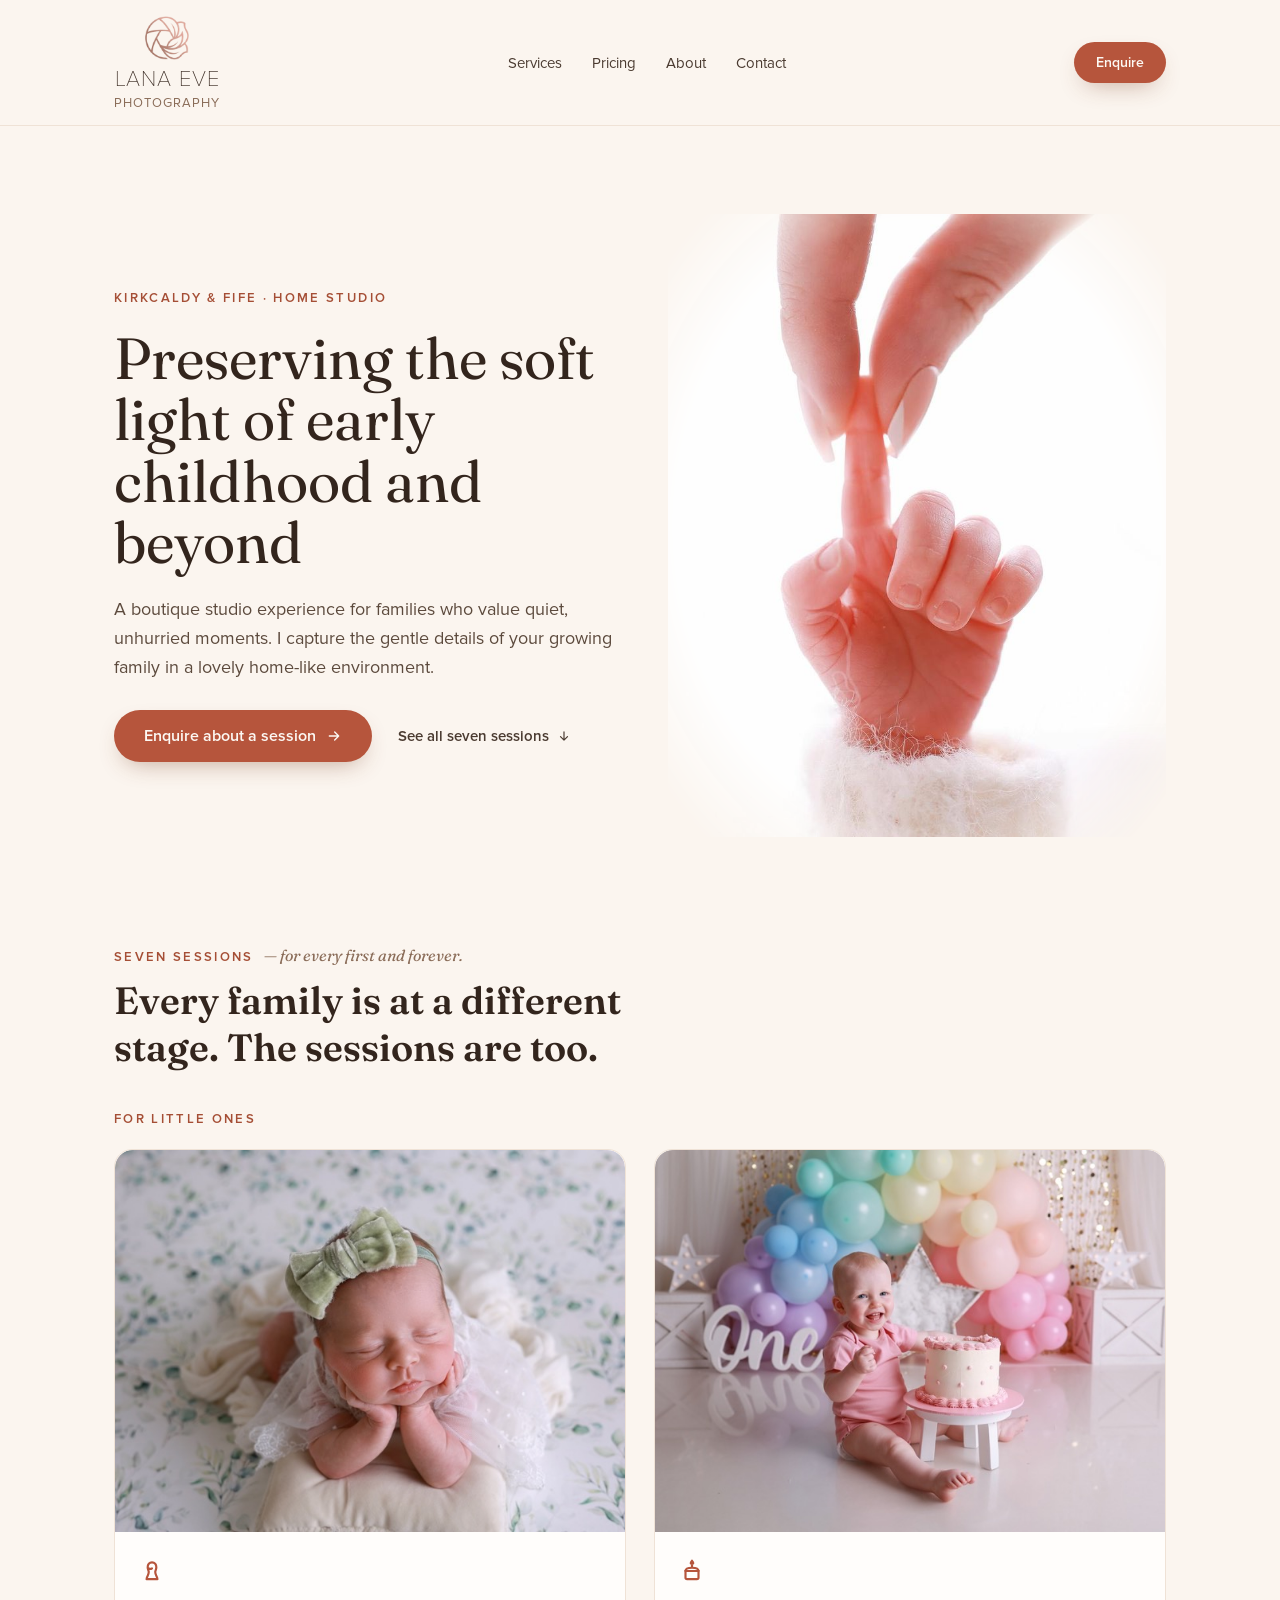
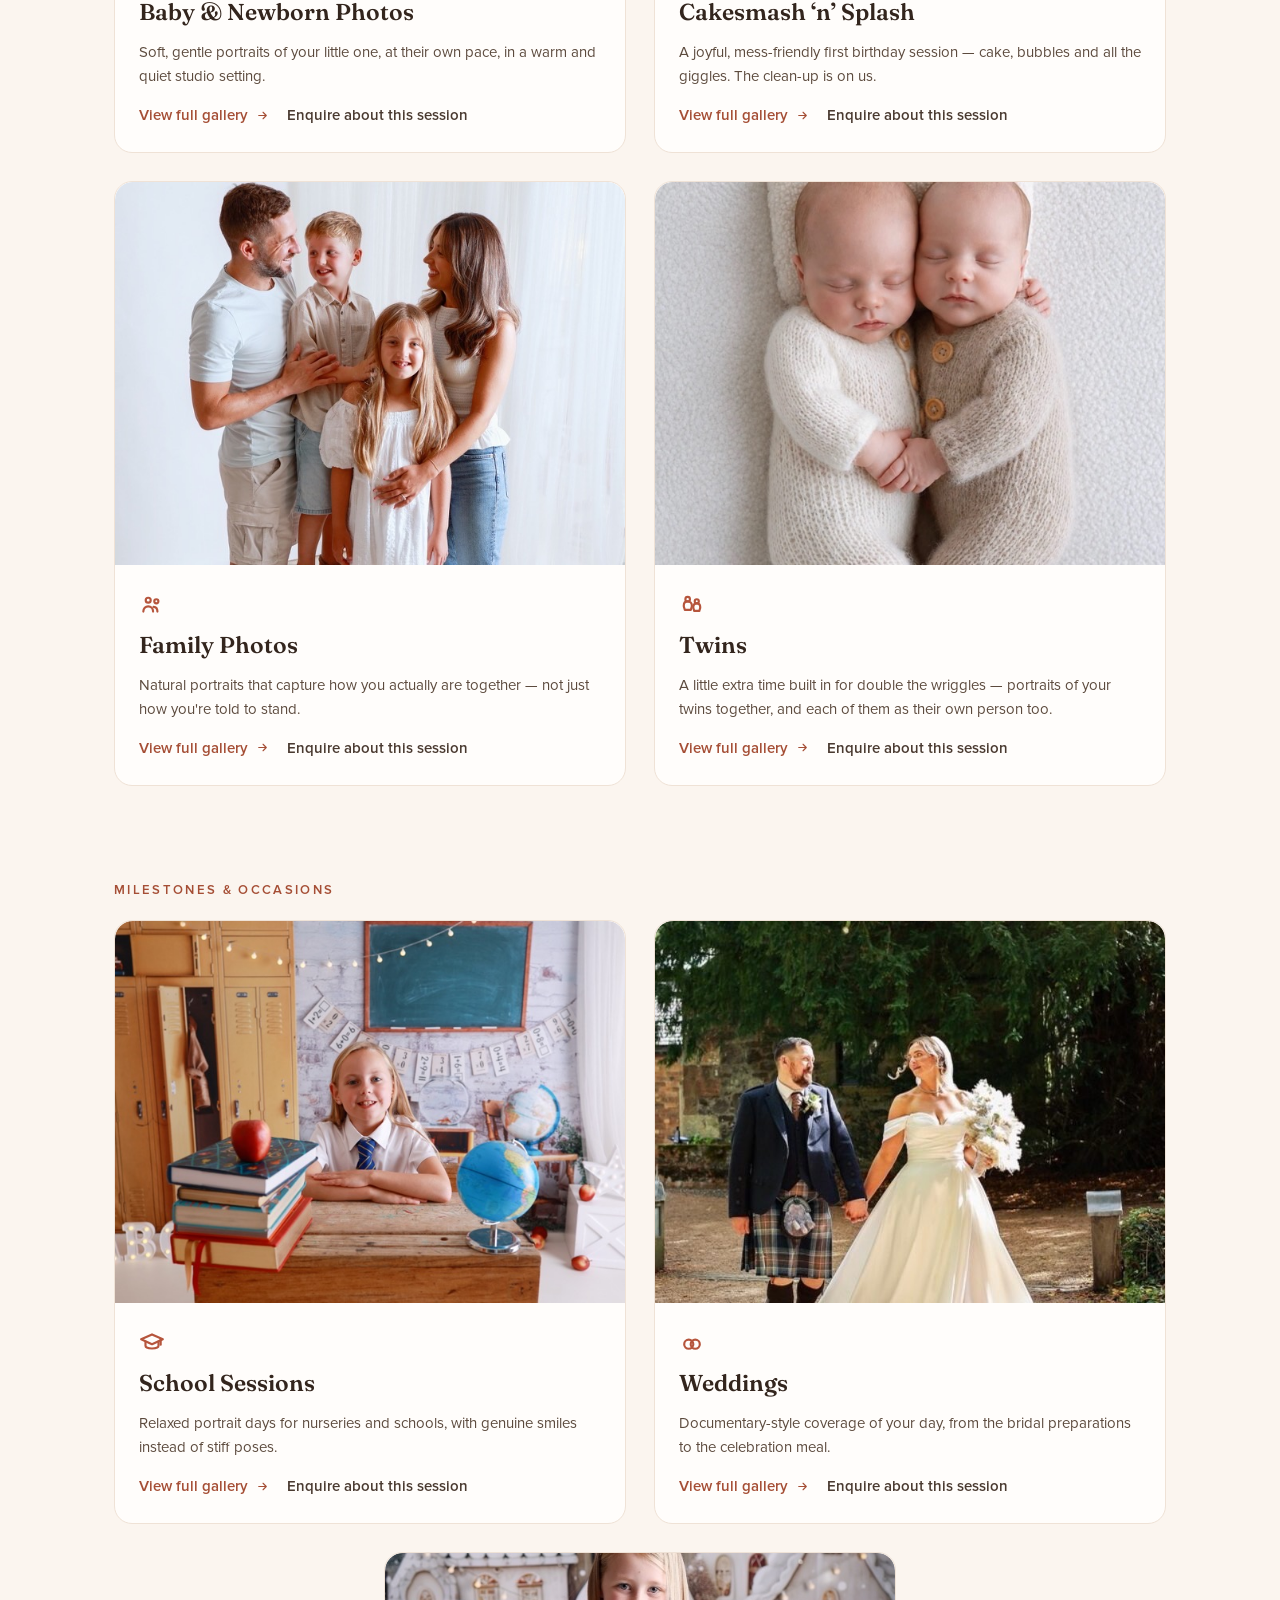
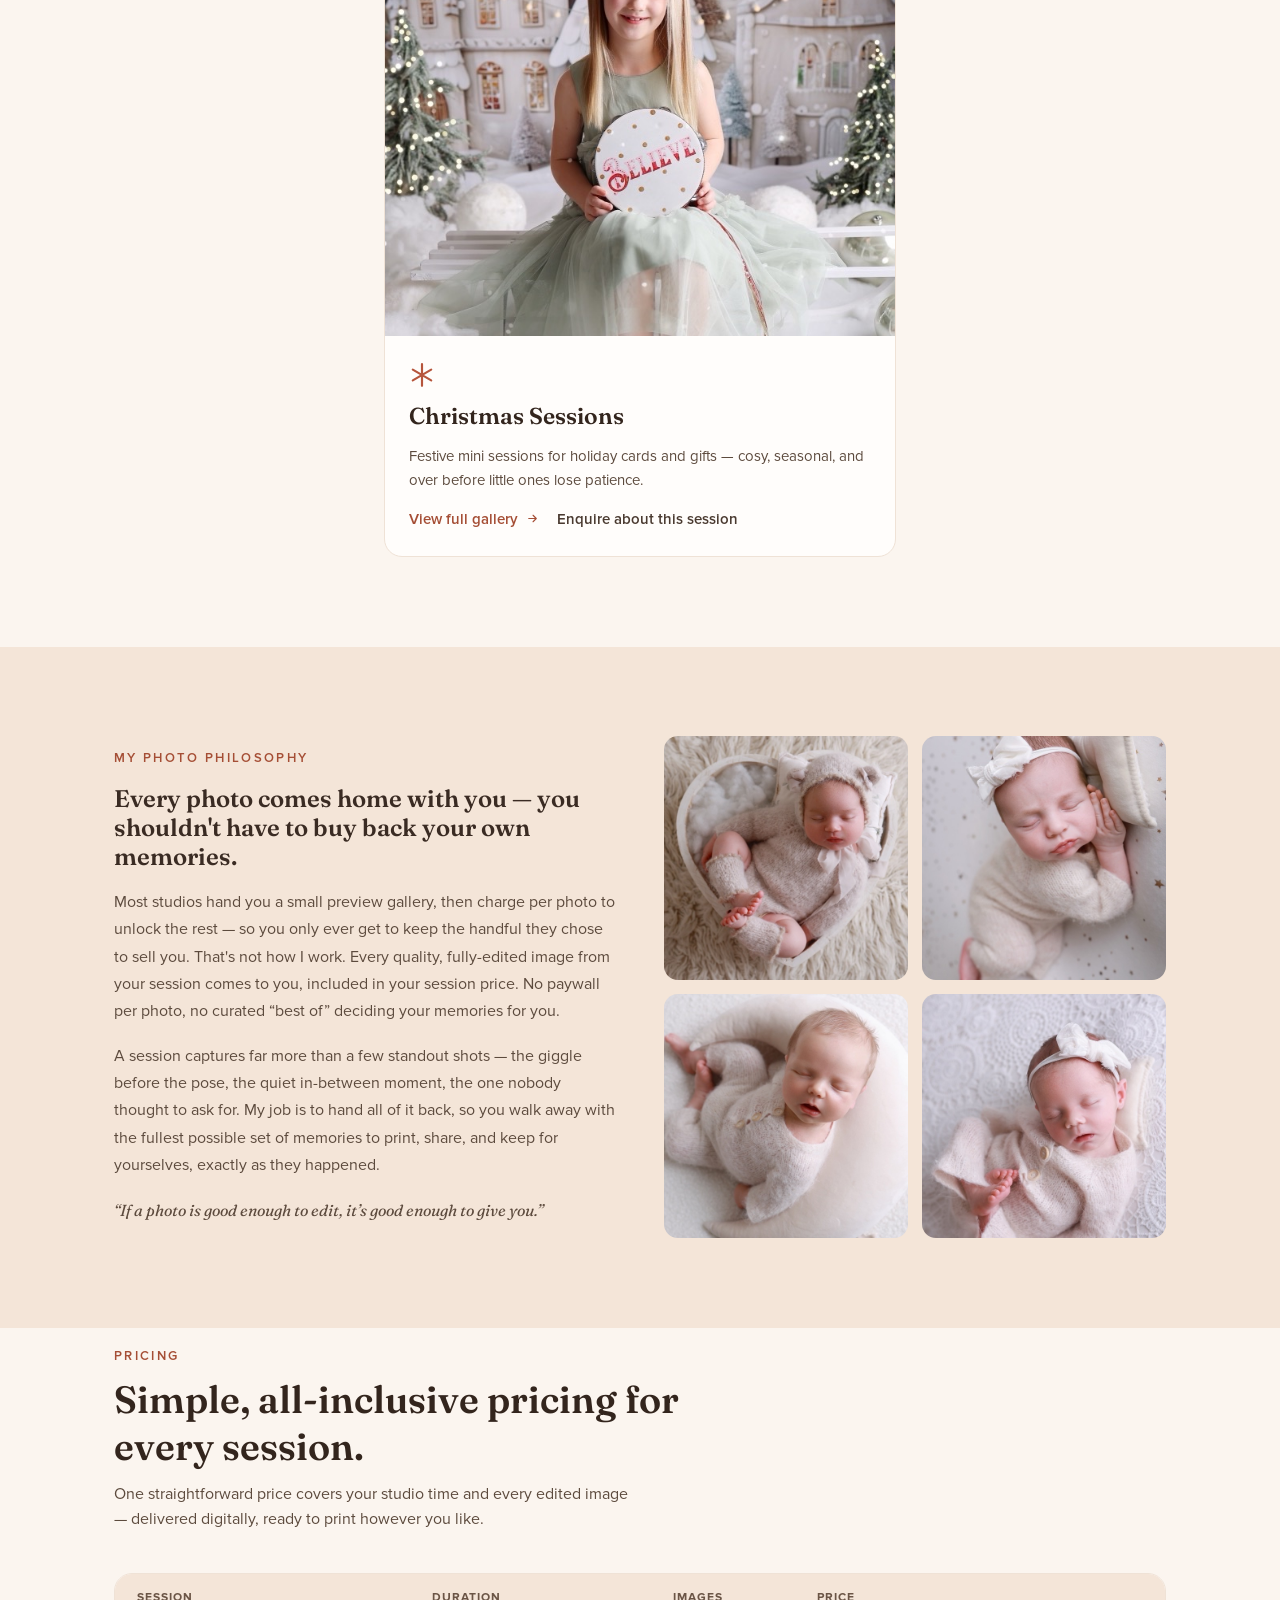
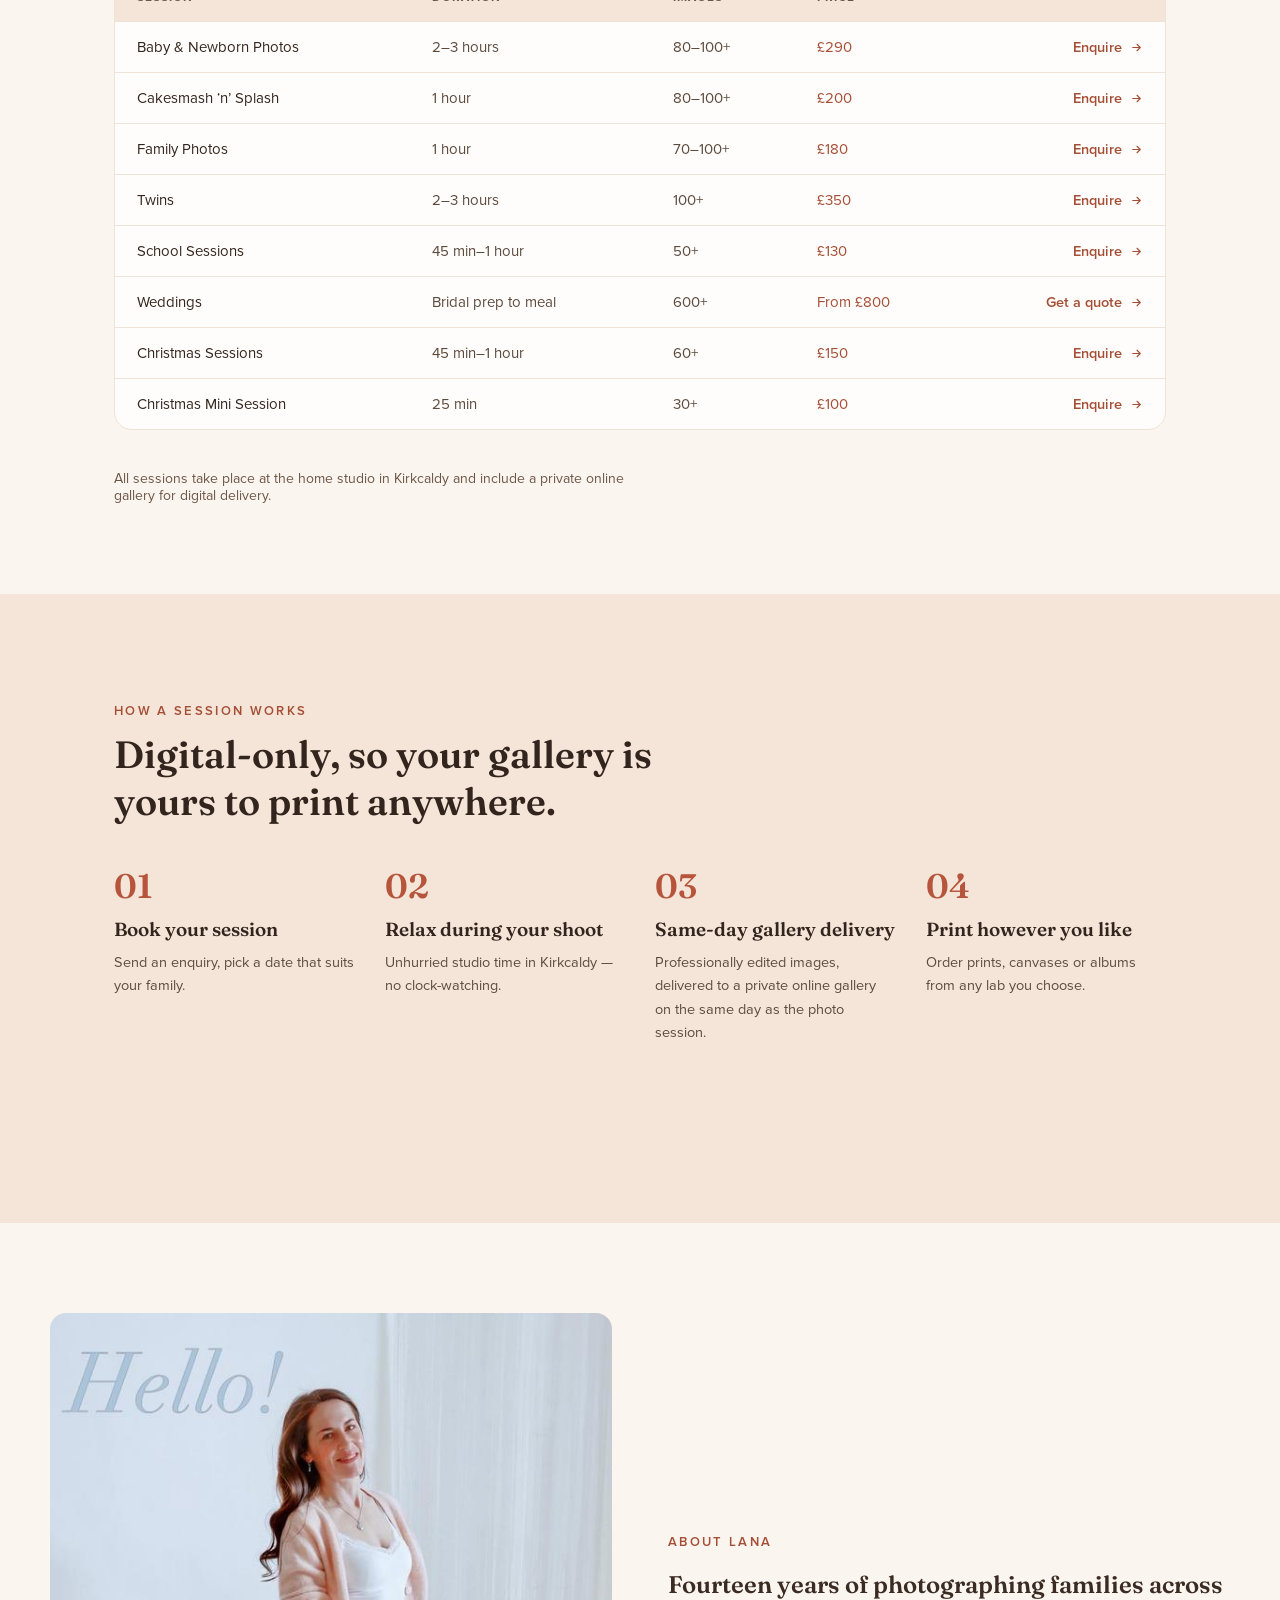
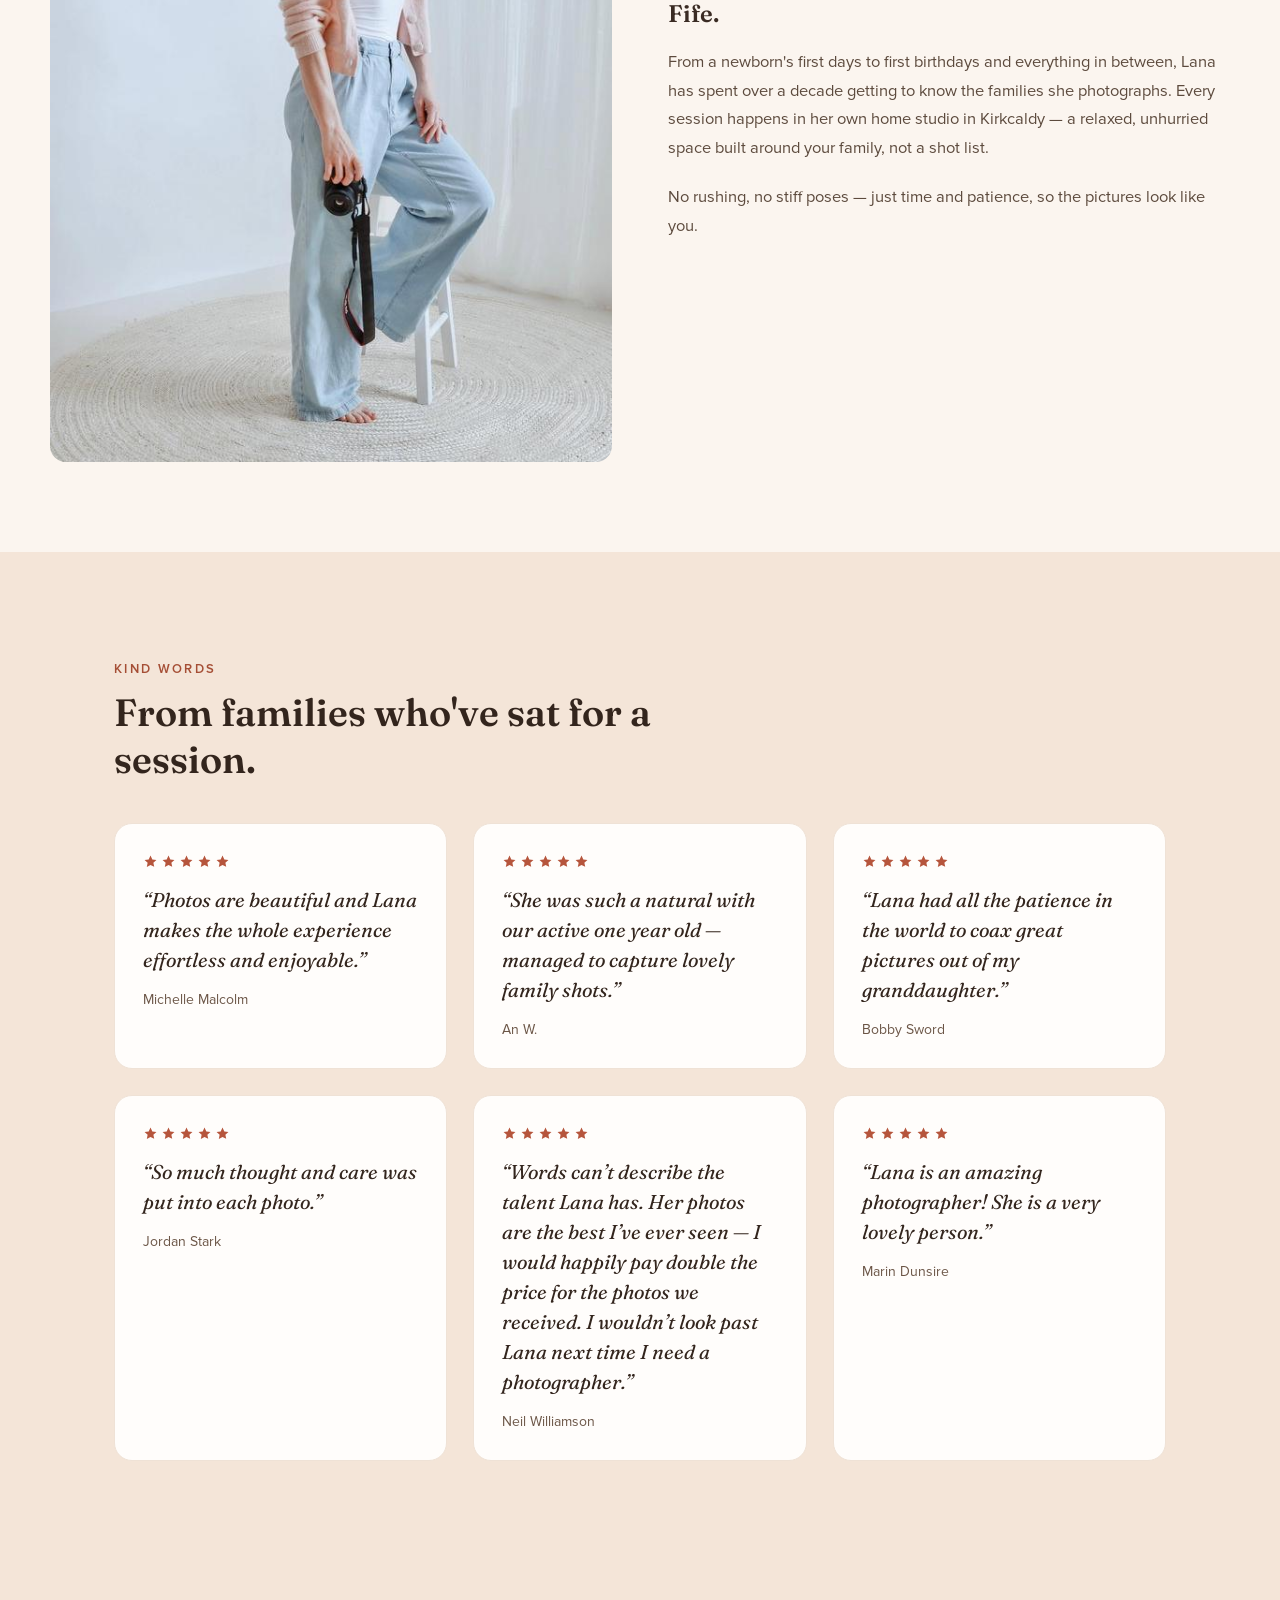
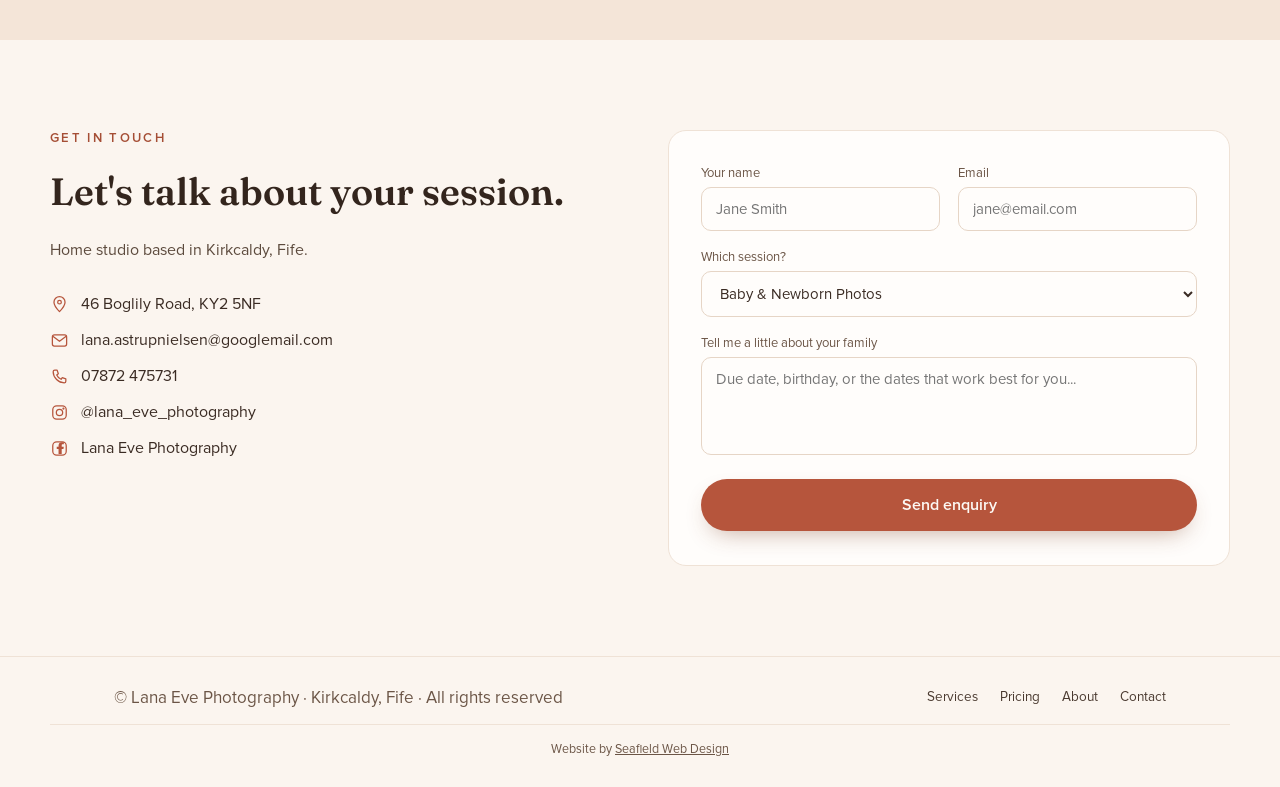
==== commit cb28a991: "Recrop wedding card photo and update Wedding service card copy Recropped images/weddings-card.jpg so" ====
--- a/index.html
+++ b/index.html
@@ -216,7 +216,7 @@
       <div class="service-card-body">
         <svg width="26" height="26" viewBox="0 0 24 24" fill="none" stroke="#b6553c" stroke-width="1.5"><circle cx="9" cy="14" r="4.2"></circle><circle cx="15" cy="14" r="4.2"></circle></svg>
         <h3>Weddings</h3>
-        <p>Documentary-style coverage of your day, from quiet morning moments to the last dance.</p>
+        <p>Documentary-style coverage of your day, from the bridal preparations to the celebration meal.</p>
         <div style="display:flex; flex-wrap:wrap; gap:8px 18px; margin-top:4px;">
           <a href="gallery-weddings.html" class="btn-secondary">View full gallery
             <svg width="13" height="13" viewBox="0 0 24 24" fill="none" stroke="currentColor" stroke-width="2"><path d="M5 12h14M13 6l6 6-6 6" stroke-linecap="round" stroke-linejoin="round"></path></svg>
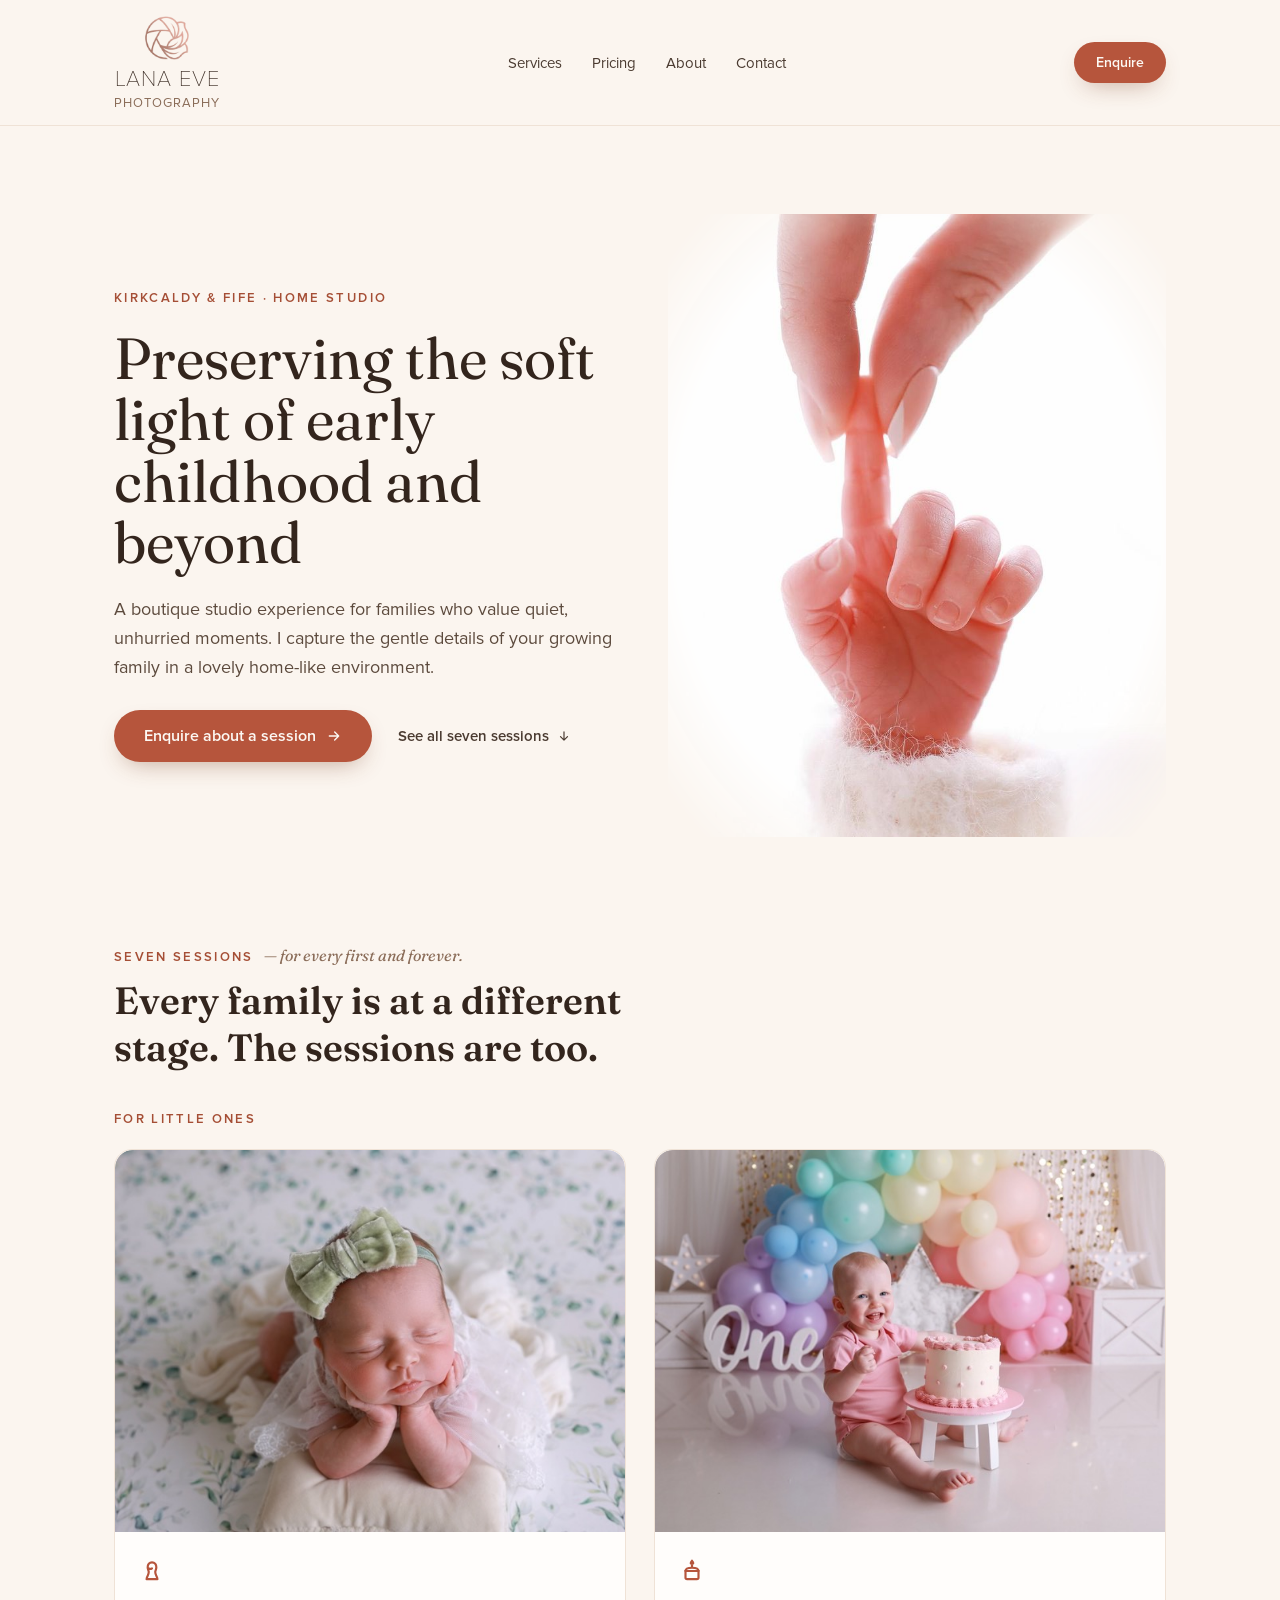
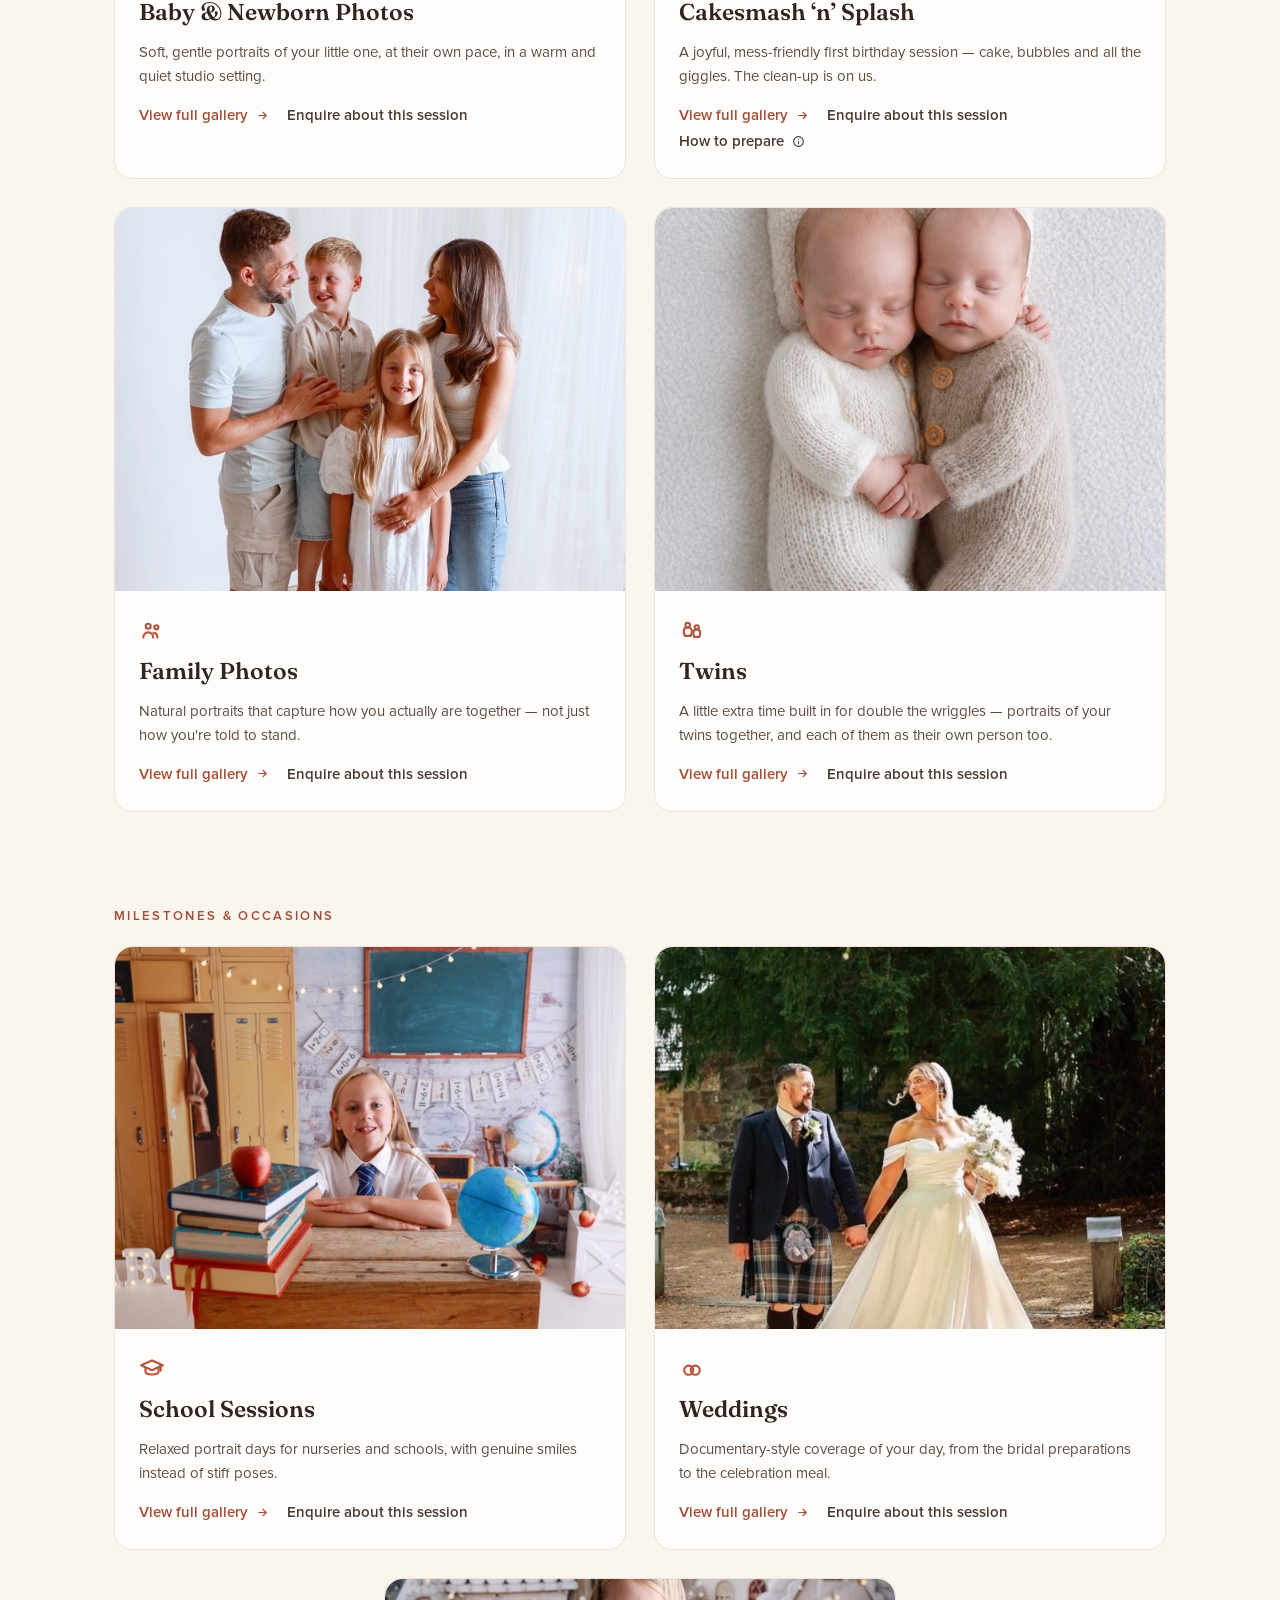
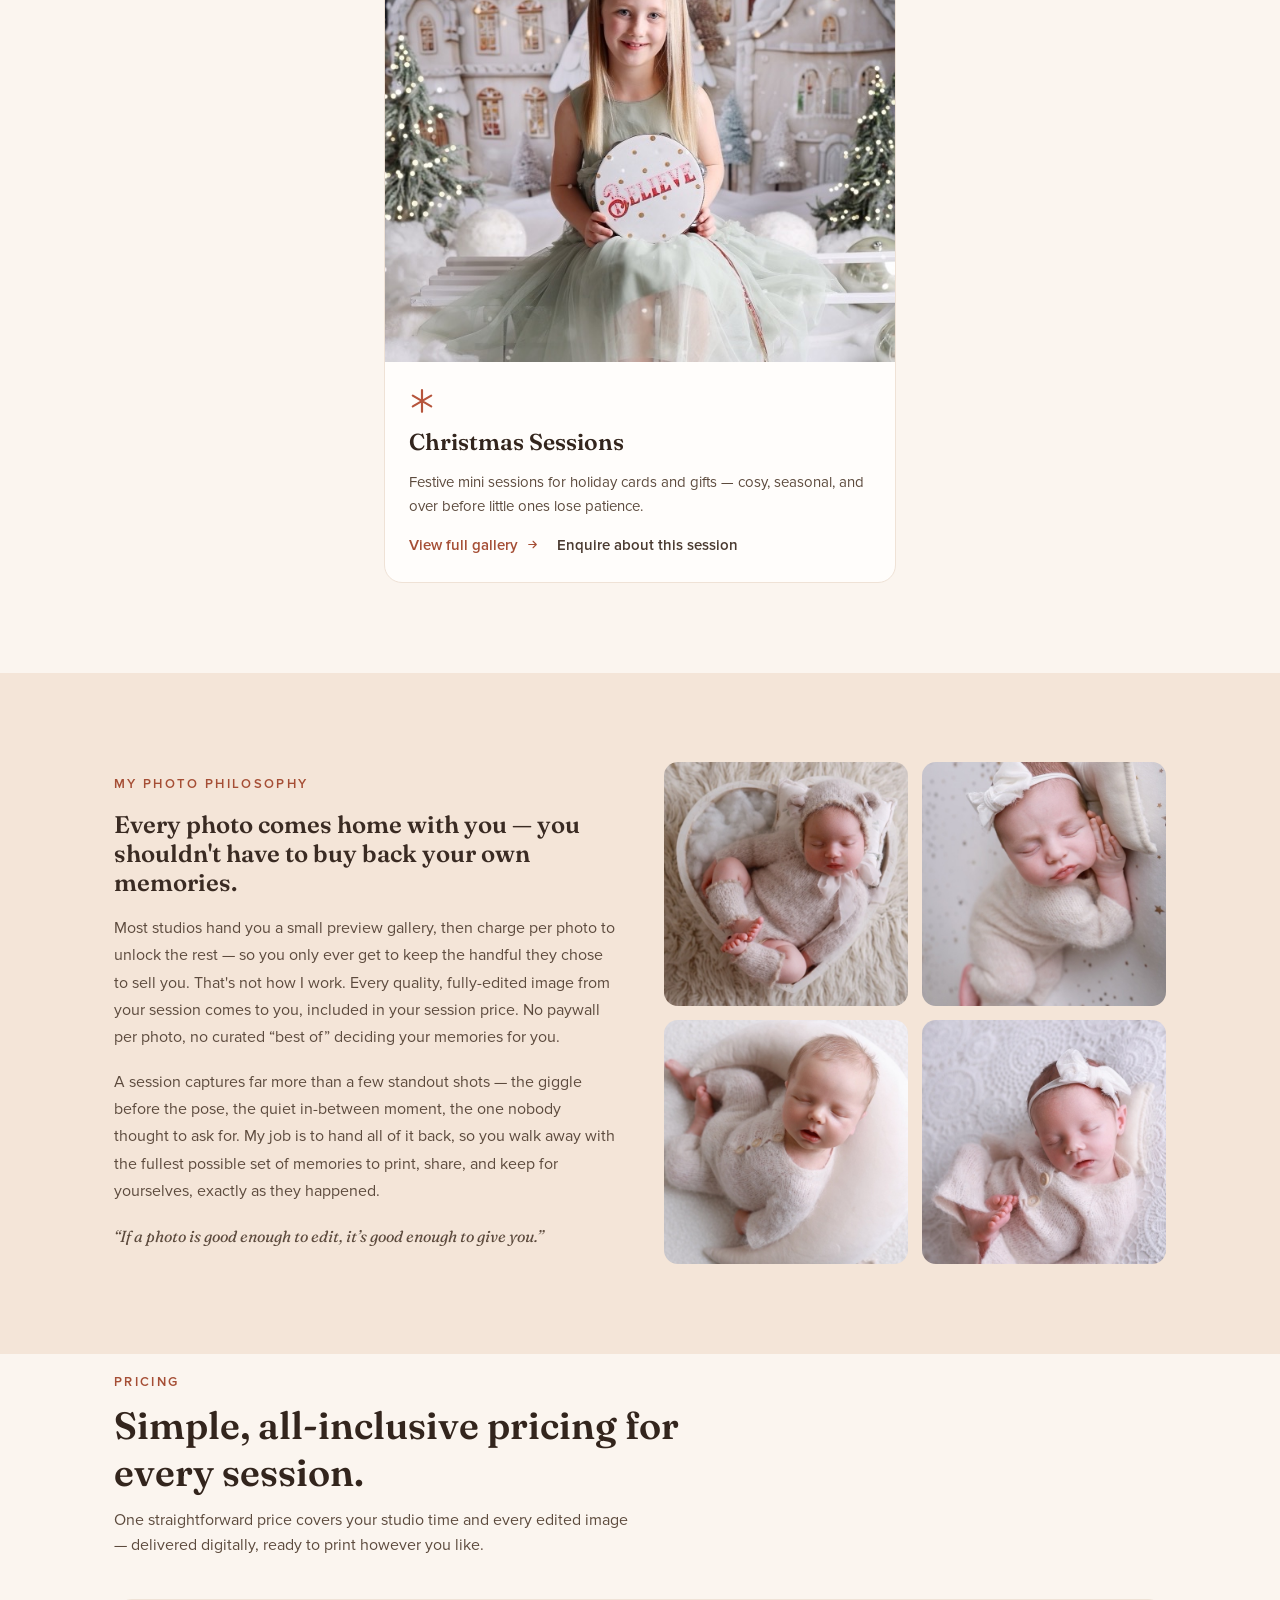
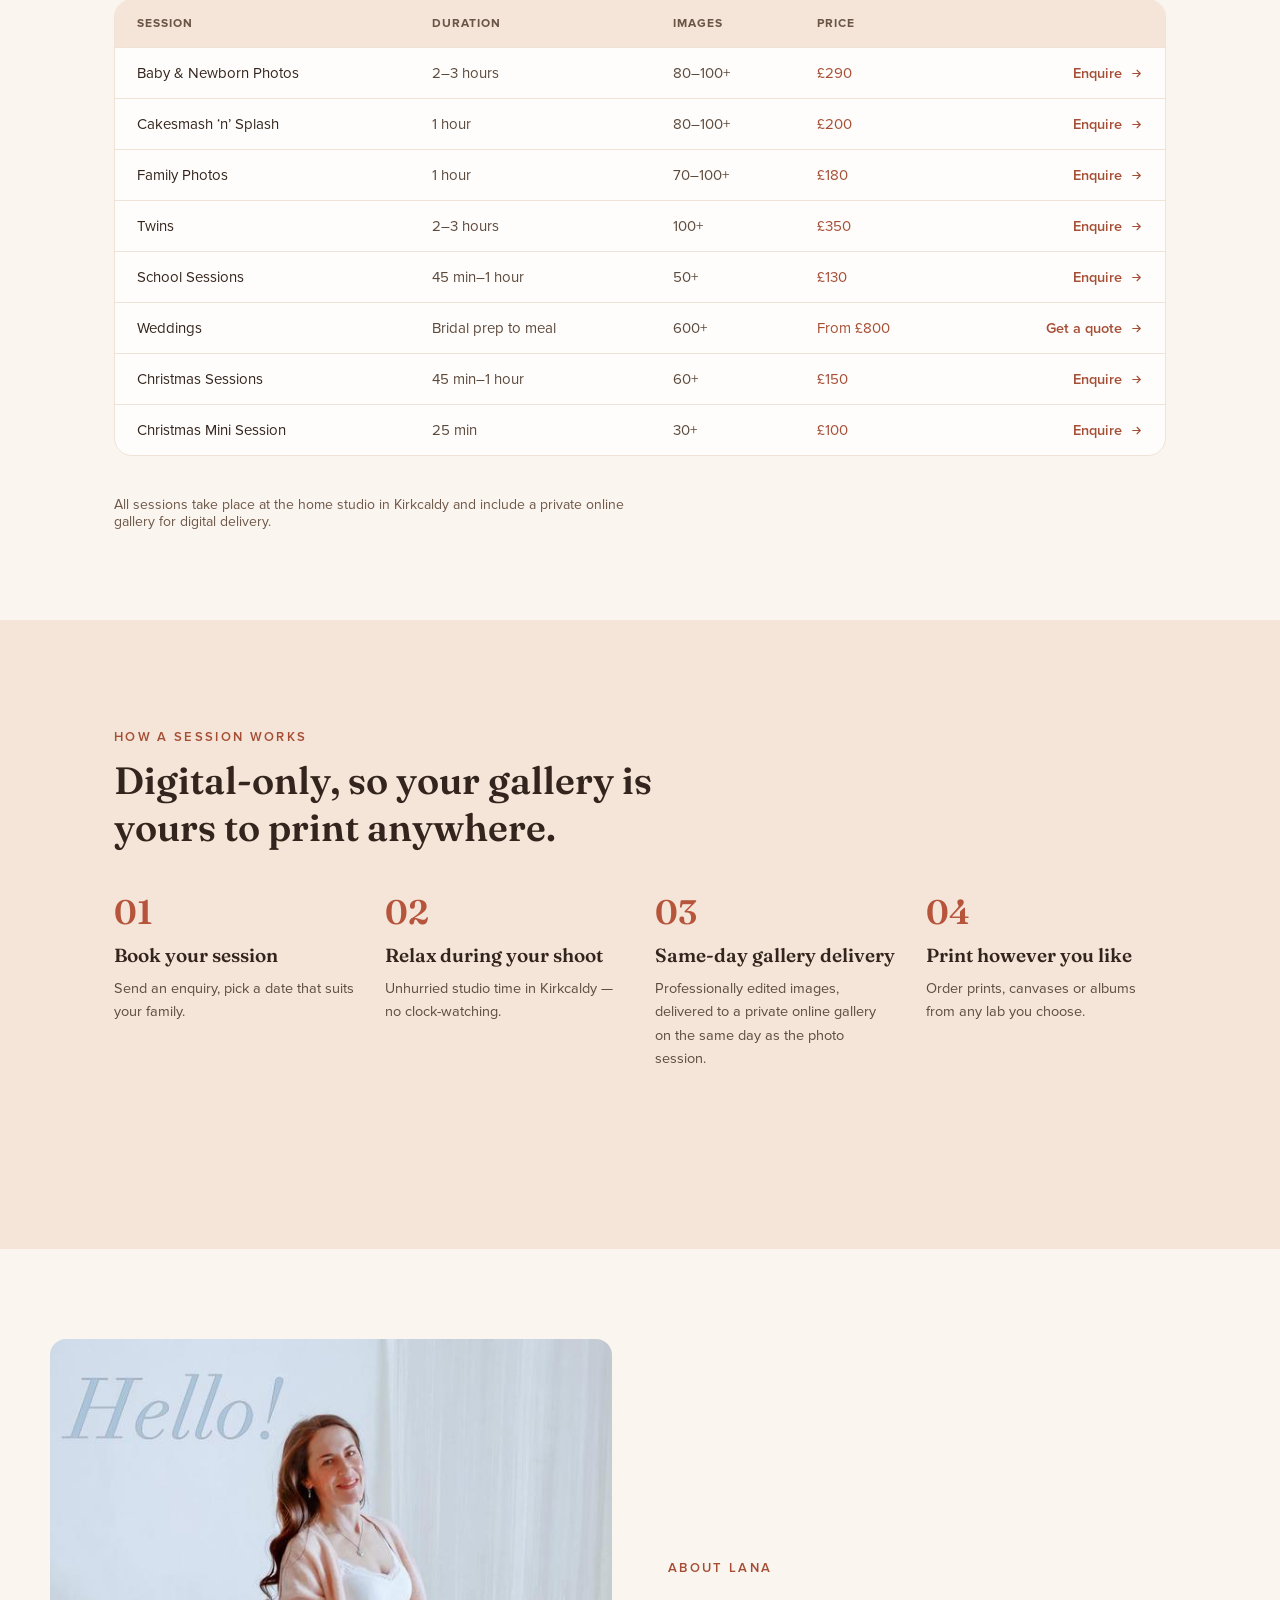
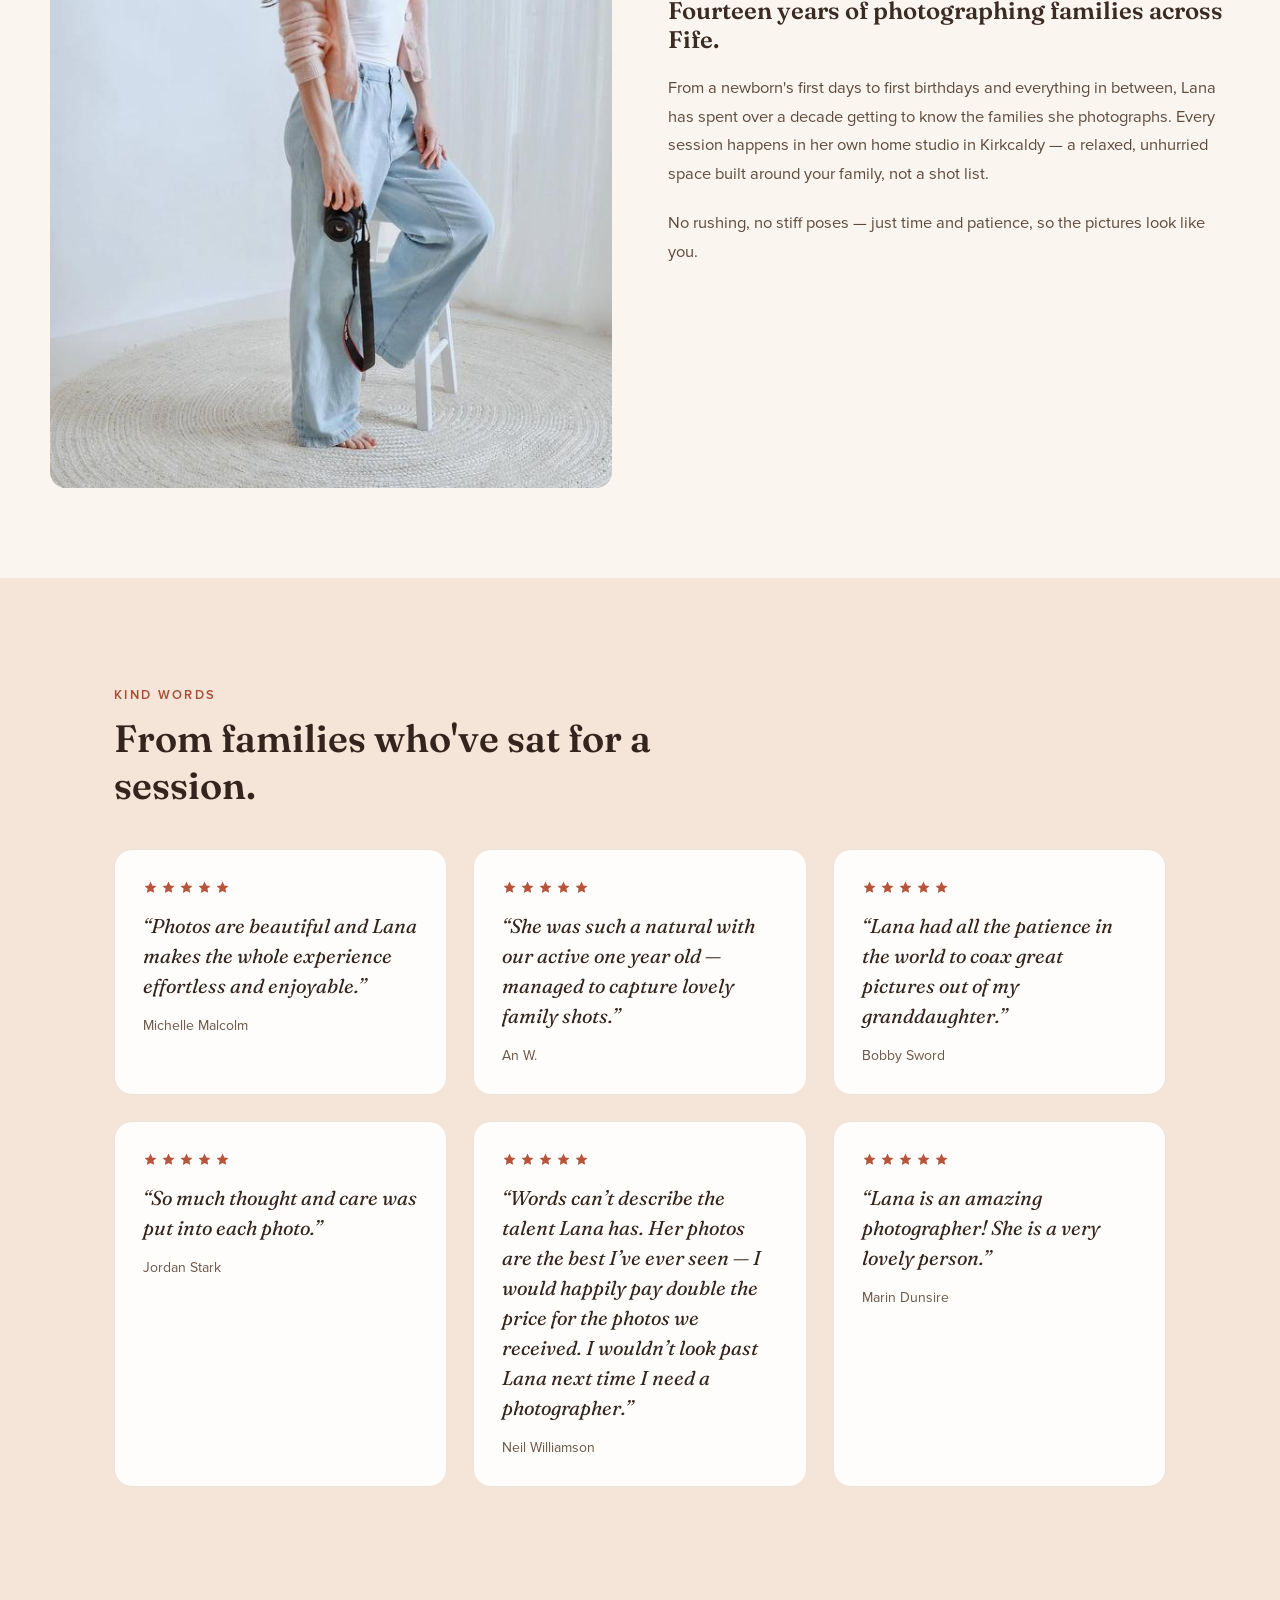
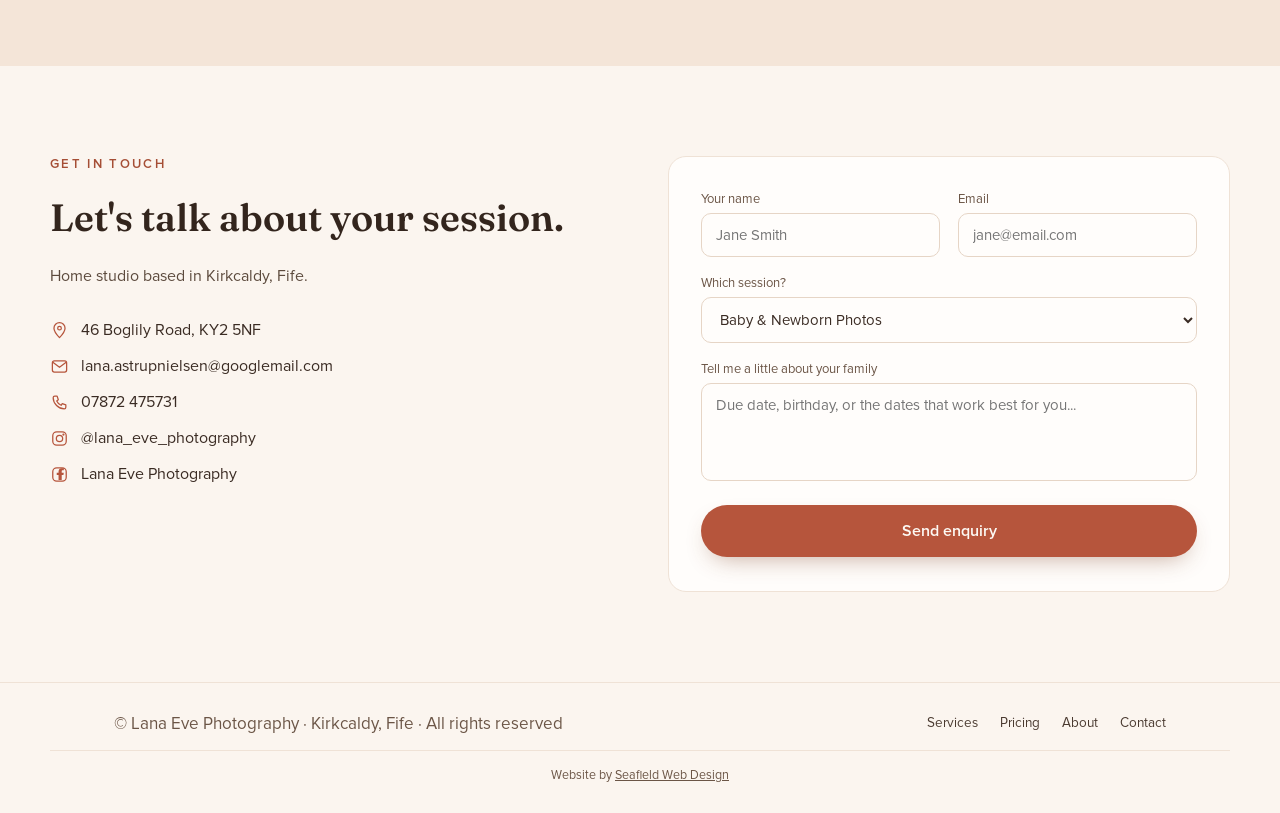
==== commit 90a53ffc: "Add "How to prepare" popup for the Cakesmash service card New pattern for giving clients session-pre" ====
--- a/index.html
+++ b/index.html
@@ -152,6 +152,9 @@
             <svg width="13" height="13" viewBox="0 0 24 24" fill="none" stroke="currentColor" stroke-width="2"><path d="M5 12h14M13 6l6 6-6 6" stroke-linecap="round" stroke-linejoin="round"></path></svg>
           </a>
           <a href="#contact" class="btn-secondary" style="color:#4a3a30;">Enquire about this session</a>
+          <button type="button" class="btn-secondary prep-info-btn" style="color:#4a3a30;" data-session="cakesmash" data-title="Preparing for your Cakesmash &lsquo;n&rsquo; Splash session">How to prepare
+            <svg width="13" height="13" viewBox="0 0 24 24" fill="none" stroke="currentColor" stroke-width="2"><circle cx="12" cy="12" r="9"></circle><path d="M12 16v-4M12 8h.01" stroke-linecap="round"></path></svg>
+          </button>
         </div>
       </div>
     </div>
@@ -580,6 +583,24 @@
   </div>
 </footer>
 
+<!-- SESSION PREP INFO MODAL — one shared dialog, content per session lives in
+     the <template> blocks below and is cloned in by script.js -->
+<dialog id="prep-modal" class="prep-modal">
+  <div class="prep-modal-inner">
+    <button type="button" class="prep-modal-close" aria-label="Close">
+      <svg width="16" height="16" viewBox="0 0 24 24" fill="none" stroke="currentColor" stroke-width="2" stroke-linecap="round"><path d="M6 6l12 12M18 6L6 18"></path></svg>
+    </button>
+    <h3 id="prep-modal-title"></h3>
+    <div id="prep-modal-body"></div>
+  </div>
+</dialog>
+
+<template id="prep-cakesmash">
+  <p>The only thing you'll need to bring along is the cake &mdash; everything else, backdrops included, is provided.</p>
+  <p>Have a browse of my Instagram or Facebook and pick two of your favourite backdrop setups. Send me screenshots of your choices a week or two before your session so everything's ready for you when you arrive.</p>
+  <p>On the day, we'll start with family portraits, then some clean, classic photos of your little one (siblings are welcome to join in), before the fun cake smash and a splash to finish in the mini bathtub.</p>
+</template>
+
 <script src="script.js"></script>
 </body>
 </html>
--- a/styles.css
+++ b/styles.css
@@ -68,7 +68,7 @@
 .eyebrow { font-family: 'Proxima Nova', sans-serif; font-size: 13px; letter-spacing: 0.18em; text-transform: uppercase; font-weight: 600; color: var(--accent-text); }
 .btn-primary { display: inline-flex; align-items: center; gap: 10px; padding: 16px 30px; border-radius: 999px; font-family: 'Proxima Nova', sans-serif; font-weight: 600; font-size: 16px; color: #fdf9f4; text-decoration: none; box-shadow: 0 10px 24px -10px rgba(120, 60, 30, 0.45); background: var(--accent); border: none; cursor: pointer; transition: transform 160ms ease-out; }
 .btn-primary:active { transform: scale(0.97); }
-.btn-secondary { display: inline-flex; align-items: center; gap: 8px; font-family: 'Proxima Nova', sans-serif; font-weight: 600; font-size: 15px; text-decoration: none; color: var(--accent-text); transition: transform 160ms ease-out; }
+.btn-secondary { display: inline-flex; align-items: center; gap: 8px; font-family: 'Proxima Nova', sans-serif; font-weight: 600; font-size: 15px; text-decoration: none; color: var(--accent-text); transition: transform 160ms ease-out; border: none; background: none; padding: 0; cursor: pointer; }
 .btn-secondary:active { transform: scale(0.97); }
 .card { background: var(--card-bg); border: 1px solid var(--border); border-radius: 18px; }
 .nav-link { font-size: 15px; font-weight: 500; color: #4a3a30; }
@@ -291,6 +291,16 @@
 .lightbox-close { top: -18px; right: -18px; }
 .lightbox-prev { left: -60px; top: 50%; transform: translateY(-50%); }
 .lightbox-next { right: -60px; top: 50%; transform: translateY(-50%); }
+
+/* Session prep info modal */
+.prep-modal { border: none; border-radius: 18px; padding: 0; max-width: 480px; width: calc(100% - 40px); background: var(--card-bg); box-shadow: 0 30px 70px -20px rgba(30,20,14,0.4); }
+.prep-modal::backdrop { background: rgba(30,20,14,0.5); }
+.prep-modal-inner { padding: 34px 30px 30px; position: relative; }
+.prep-modal-close { position: absolute; top: 14px; right: 14px; width: 34px; height: 34px; border-radius: 999px; border: 1px solid var(--border); background: var(--card-bg); display: flex; align-items: center; justify-content: center; cursor: pointer; color: var(--muted); padding: 0; }
+.prep-modal-close:hover { color: var(--accent-text); }
+.prep-modal h3 { font-size: 21px; color: var(--ink-soft); margin: 0 0 16px; padding-right: 30px; }
+.prep-modal p { font-size: 15px; line-height: 1.6; color: var(--body-text); margin: 0 0 14px; }
+.prep-modal p:last-child { margin-bottom: 0; }
 @media (max-width: 720px) {
   .lightbox-close { top: -52px; right: 0; }
   .lightbox-prev { left: 0; top: auto; bottom: -56px; transform: none; }
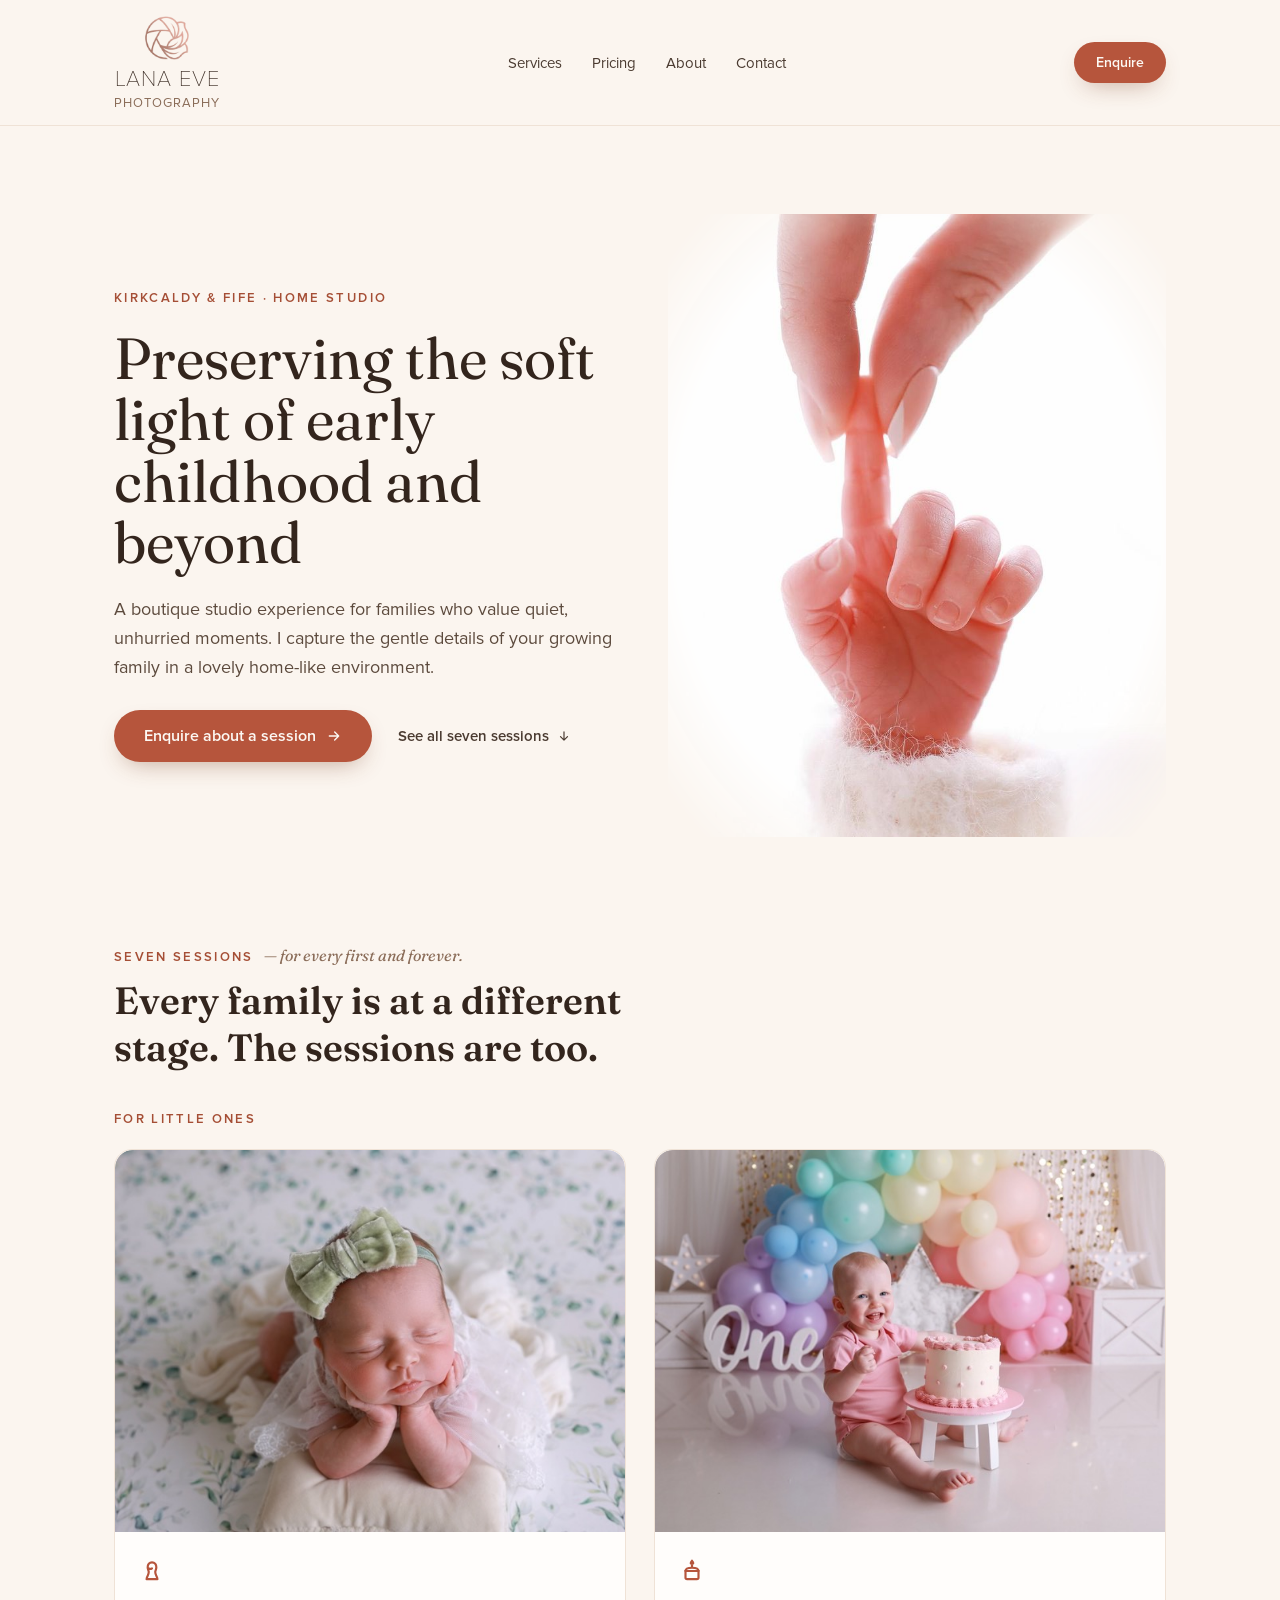
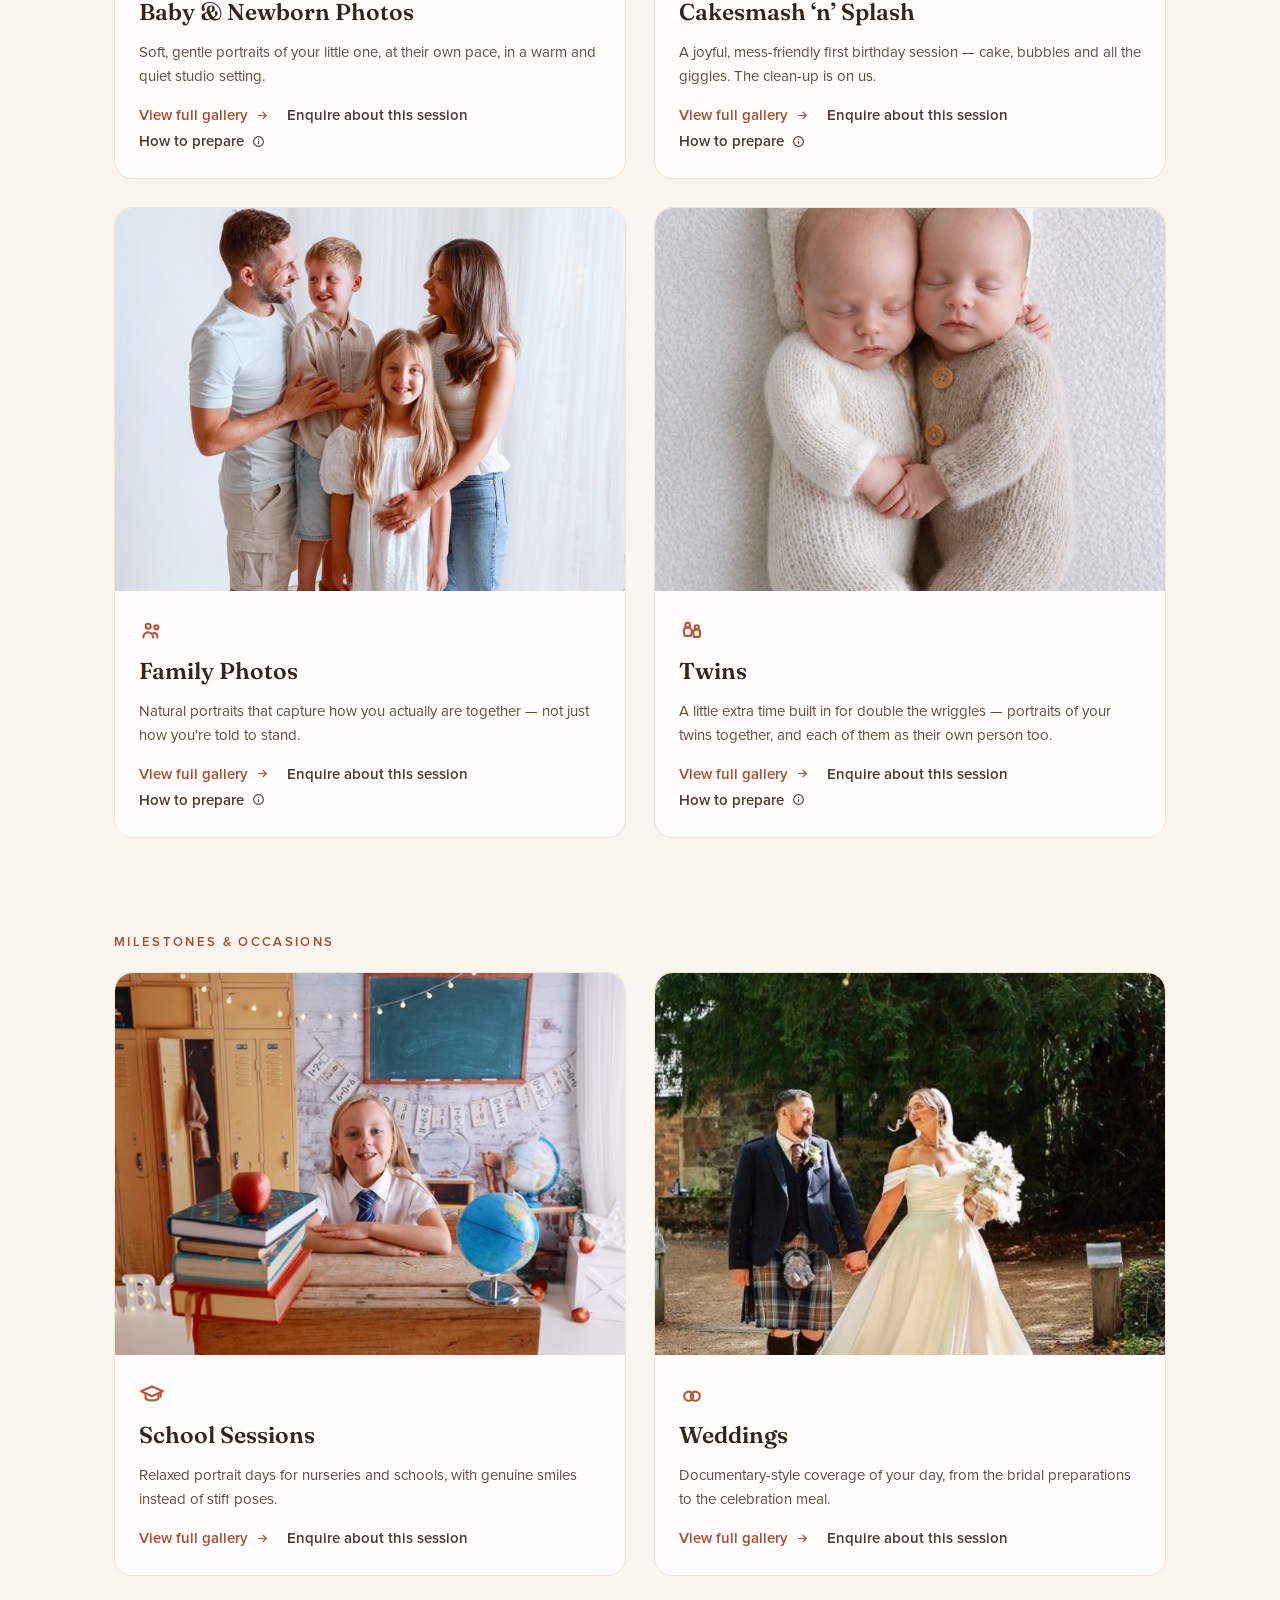
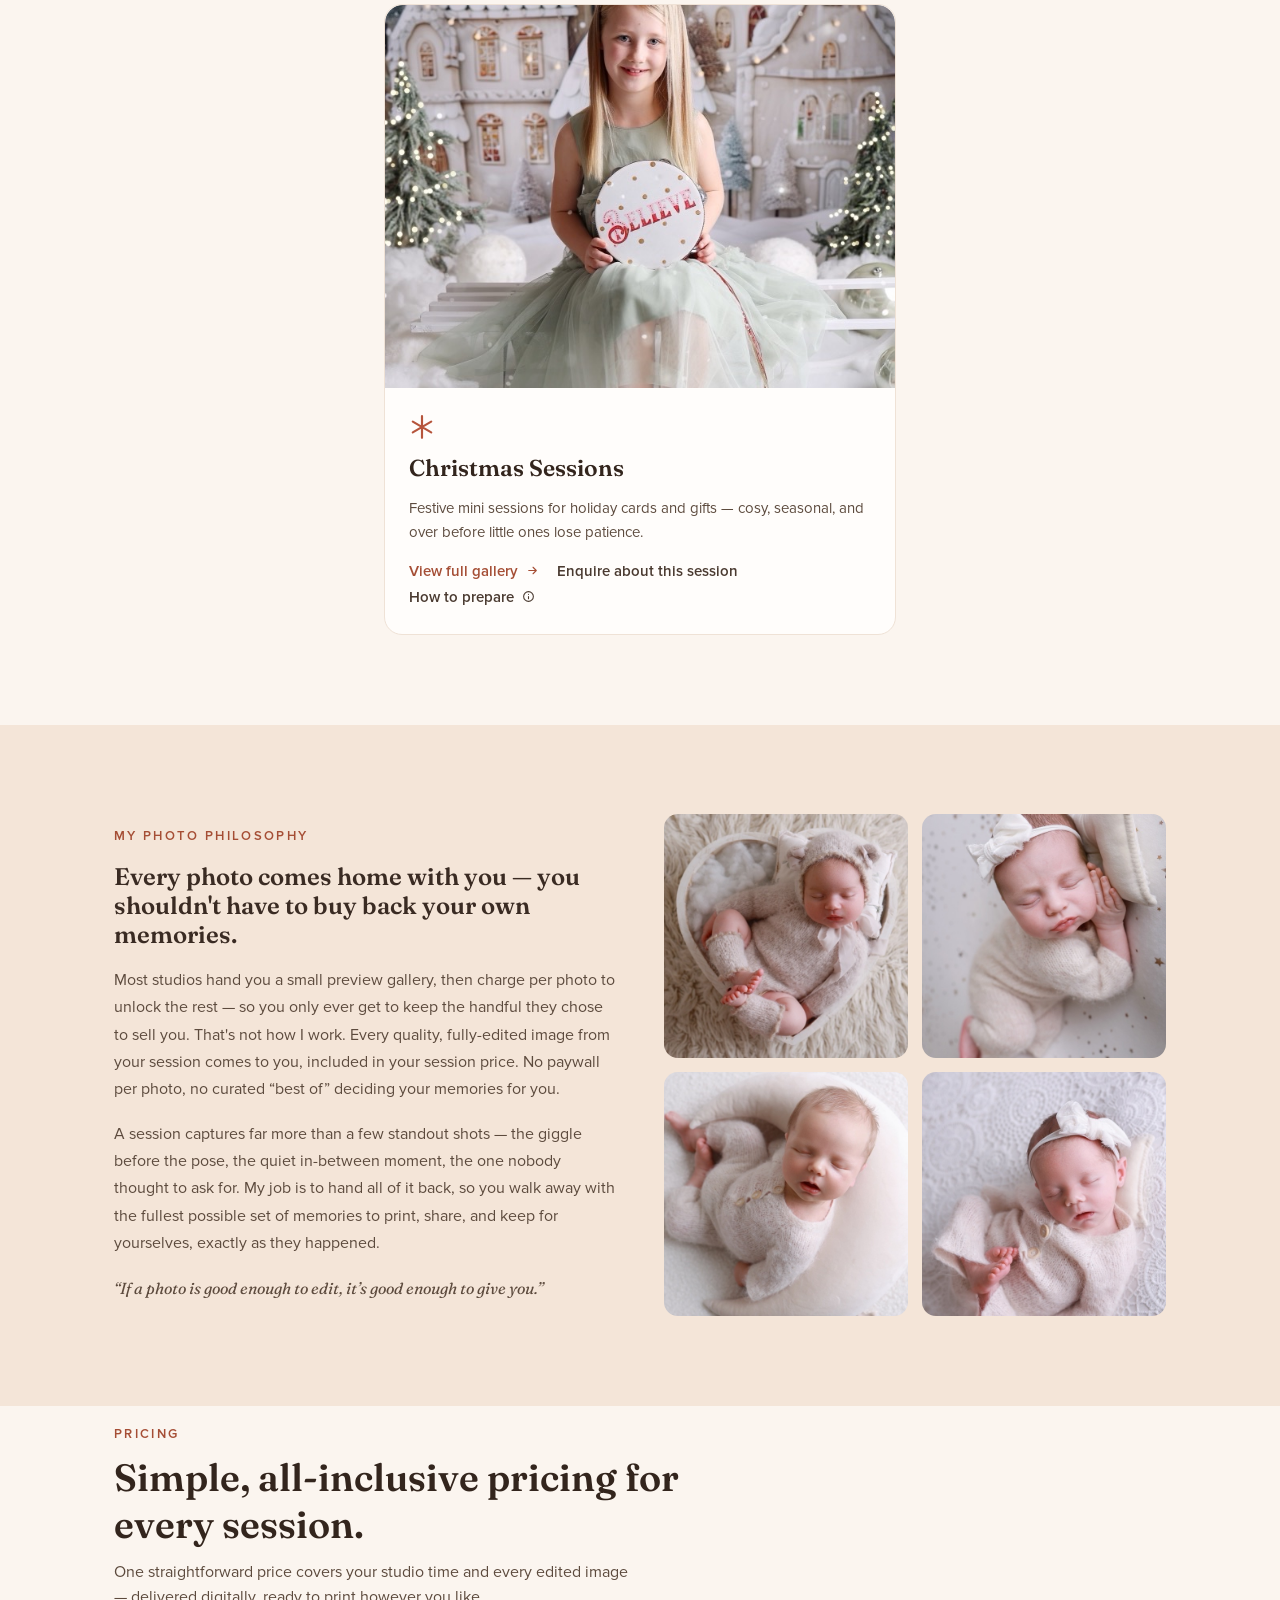
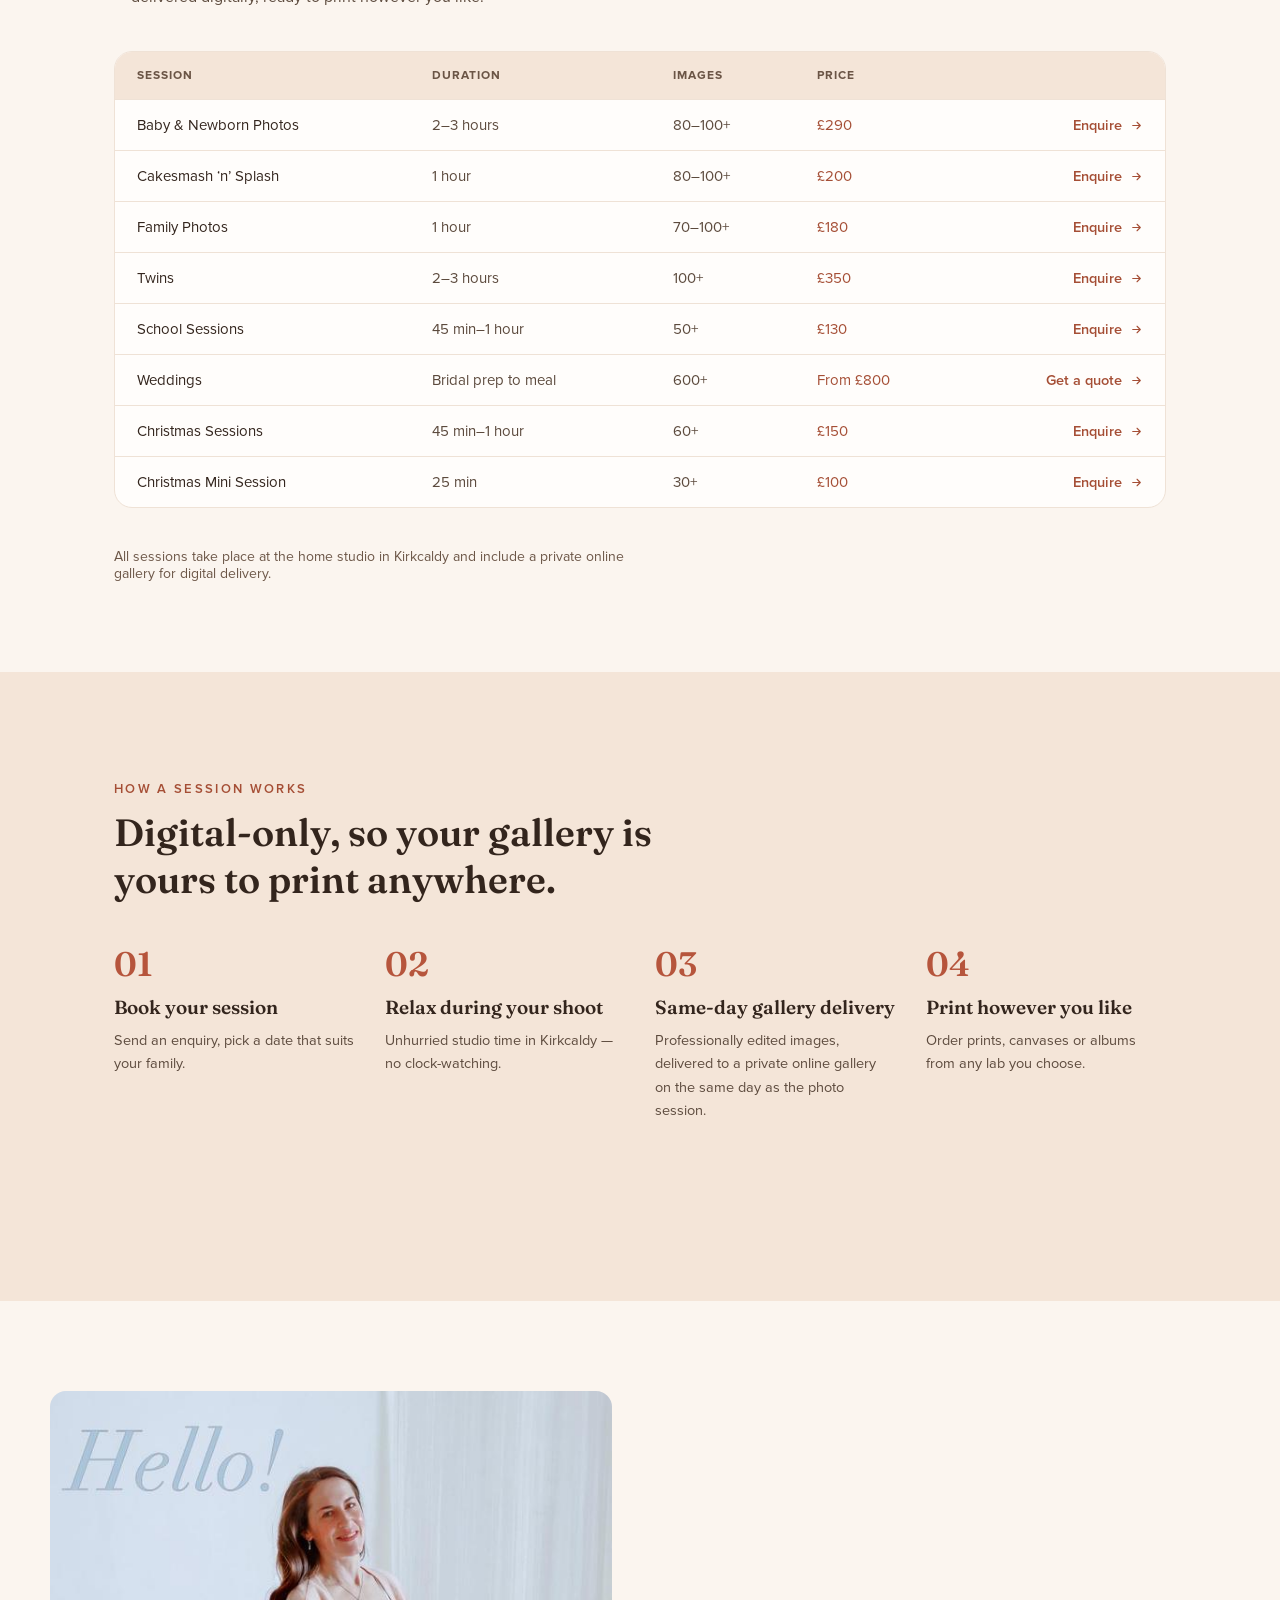
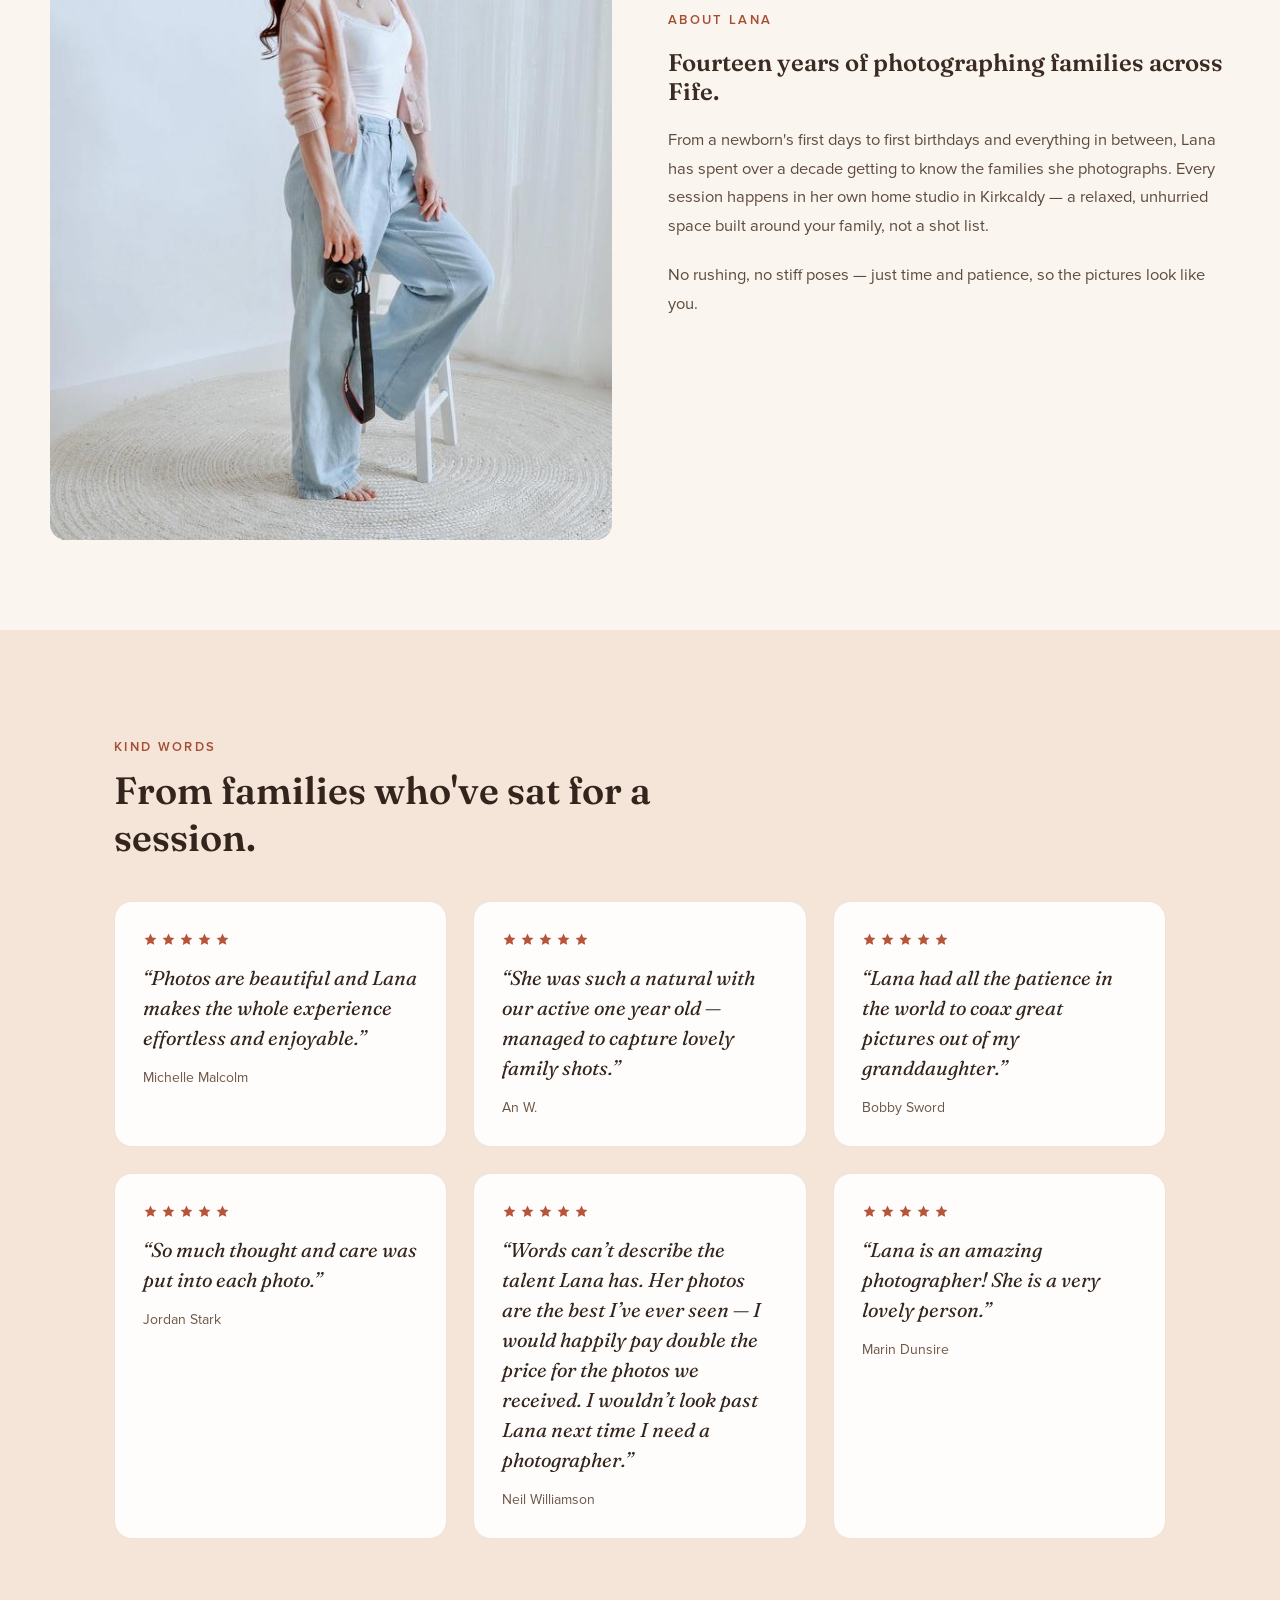
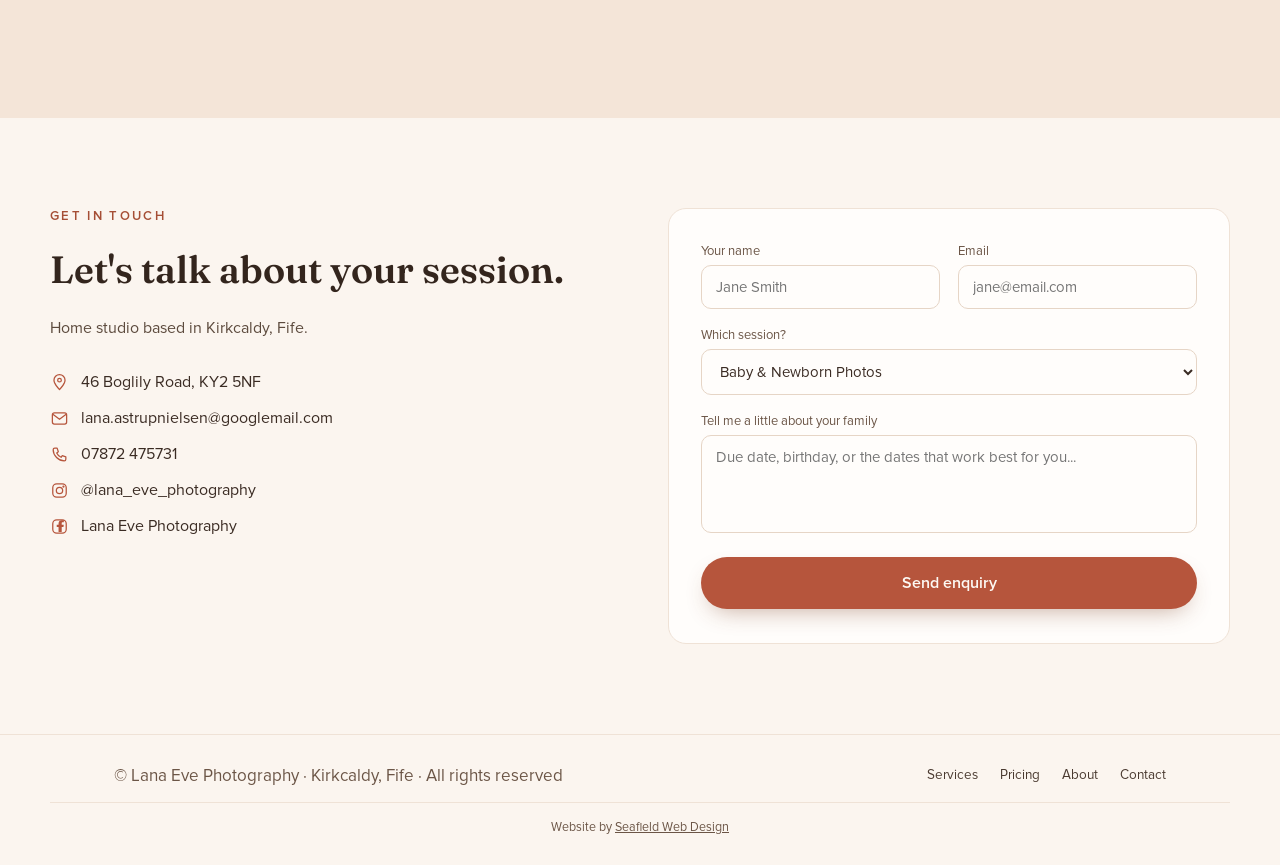
==== commit dbc54255: "Add "How to prepare" popups for Baby, Family, Twins, and Christmas Extends the prep-info popup patte" ====
--- a/index.html
+++ b/index.html
@@ -136,6 +136,9 @@
             <svg width="13" height="13" viewBox="0 0 24 24" fill="none" stroke="currentColor" stroke-width="2"><path d="M5 12h14M13 6l6 6-6 6" stroke-linecap="round" stroke-linejoin="round"></path></svg>
           </a>
           <a href="#contact" class="btn-secondary" style="color:#4a3a30;">Enquire about this session</a>
+          <button type="button" class="btn-secondary prep-info-btn" style="color:#4a3a30;" data-session="baby" data-title="Preparing for your Baby &amp; Newborn session">How to prepare
+            <svg width="13" height="13" viewBox="0 0 24 24" fill="none" stroke="currentColor" stroke-width="2"><circle cx="12" cy="12" r="9"></circle><path d="M12 16v-4M12 8h.01" stroke-linecap="round"></path></svg>
+          </button>
         </div>
       </div>
     </div>
@@ -171,6 +174,9 @@
             <svg width="13" height="13" viewBox="0 0 24 24" fill="none" stroke="currentColor" stroke-width="2"><path d="M5 12h14M13 6l6 6-6 6" stroke-linecap="round" stroke-linejoin="round"></path></svg>
           </a>
           <a href="#contact" class="btn-secondary" style="color:#4a3a30;">Enquire about this session</a>
+          <button type="button" class="btn-secondary prep-info-btn" style="color:#4a3a30;" data-session="family" data-title="Preparing for your Family session">How to prepare
+            <svg width="13" height="13" viewBox="0 0 24 24" fill="none" stroke="currentColor" stroke-width="2"><circle cx="12" cy="12" r="9"></circle><path d="M12 16v-4M12 8h.01" stroke-linecap="round"></path></svg>
+          </button>
         </div>
       </div>
     </div>
@@ -187,6 +193,9 @@
             <svg width="13" height="13" viewBox="0 0 24 24" fill="none" stroke="currentColor" stroke-width="2"><path d="M5 12h14M13 6l6 6-6 6" stroke-linecap="round" stroke-linejoin="round"></path></svg>
           </a>
           <a href="#contact" class="btn-secondary" style="color:#4a3a30;">Enquire about this session</a>
+          <button type="button" class="btn-secondary prep-info-btn" style="color:#4a3a30;" data-session="twins" data-title="Preparing for your Twins session">How to prepare
+            <svg width="13" height="13" viewBox="0 0 24 24" fill="none" stroke="currentColor" stroke-width="2"><circle cx="12" cy="12" r="9"></circle><path d="M12 16v-4M12 8h.01" stroke-linecap="round"></path></svg>
+          </button>
         </div>
       </div>
     </div>
@@ -241,6 +250,9 @@
             <svg width="13" height="13" viewBox="0 0 24 24" fill="none" stroke="currentColor" stroke-width="2"><path d="M5 12h14M13 6l6 6-6 6" stroke-linecap="round" stroke-linejoin="round"></path></svg>
           </a>
           <a href="#contact" class="btn-secondary" style="color:#4a3a30;">Enquire about this session</a>
+          <button type="button" class="btn-secondary prep-info-btn" style="color:#4a3a30;" data-session="christmas" data-title="Preparing for your Christmas session">How to prepare
+            <svg width="13" height="13" viewBox="0 0 24 24" fill="none" stroke="currentColor" stroke-width="2"><circle cx="12" cy="12" r="9"></circle><path d="M12 16v-4M12 8h.01" stroke-linecap="round"></path></svg>
+          </button>
         </div>
       </div>
     </div>
@@ -601,6 +613,28 @@
   <p>On the day, we'll start with family portraits, then some clean, classic photos of your little one (siblings are welcome to join in), before the fun cake smash and a splash to finish in the mini bathtub.</p>
 </template>
 
+<template id="prep-baby">
+  <p>You're welcome to bring along any of your own props or outfits, though I already have most of what we'll need here in the studio.</p>
+  <p>For the smoothest session, try to have baby arrive ready for a good nap, with a top-up feed on arrival to help them settle. The studio is kept warm to keep baby comfortable and sleepy, so it's worth wearing something light yourself.</p>
+  <p>Because newborn sessions are best booked around your due date, I usually hold two provisional dates for you &mdash; one around 40 weeks and another around 42 weeks &mdash; to keep things flexible if baby arrives early or late.</p>
+</template>
+
+<template id="prep-family">
+  <p>Your session includes a mix of fun, colourful backdrops for the children, plus a classic plain backdrop for beautiful family portraits &mdash; so you get some real variety in your gallery.</p>
+  <p>If you'd rather be outdoors, just let me know &mdash; I'm right next to Beveridge Park in Kirkcaldy, with easy access to the beach, forest, open fields and beautifully kept grounds, so there's no shortage of natural backdrops to choose from.</p>
+</template>
+
+<template id="prep-twins">
+  <p>You're welcome to bring along your own outfits or props if you like, though I have almost everything we'll need here in the studio.</p>
+  <p>For the best results, I usually ask that both babies arrive ready for a good sleep, with a top-up feed on arrival to help them settle. The studio is kept warm to help them stay sleepy, so it's worth wearing something light yourself.</p>
+  <p>As with all newborn sessions, I usually schedule two provisional dates &mdash; one after 40 weeks and another after 42 weeks &mdash; to keep things flexible around your due date.</p>
+</template>
+
+<template id="prep-christmas">
+  <p>This year's sessions are styled around two beautifully decorated Christmas backdrops.</p>
+  <p>Sessions are set up for up to 4 children and 4 adults &mdash; just let me know if you'd like to bring more of the family along and I'll sort the details for you.</p>
+</template>
+
 <script src="script.js"></script>
 </body>
 </html>
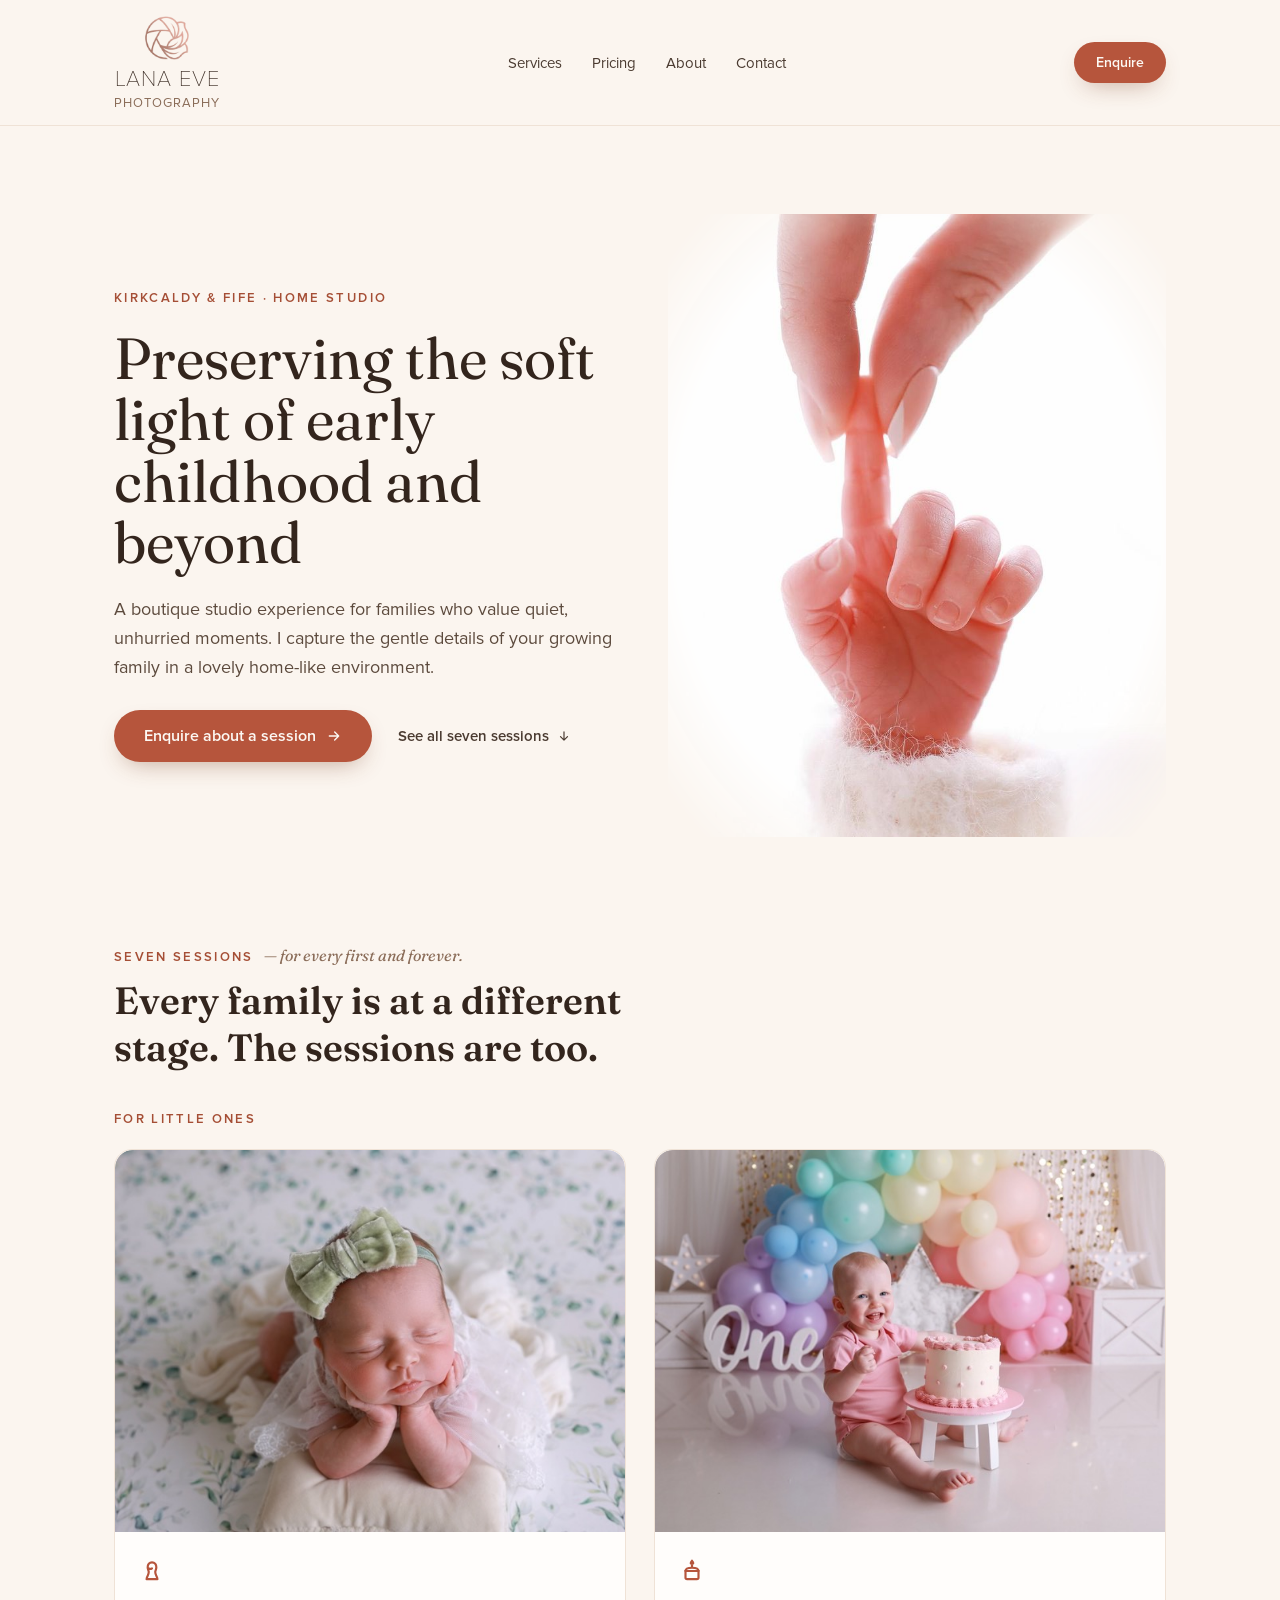
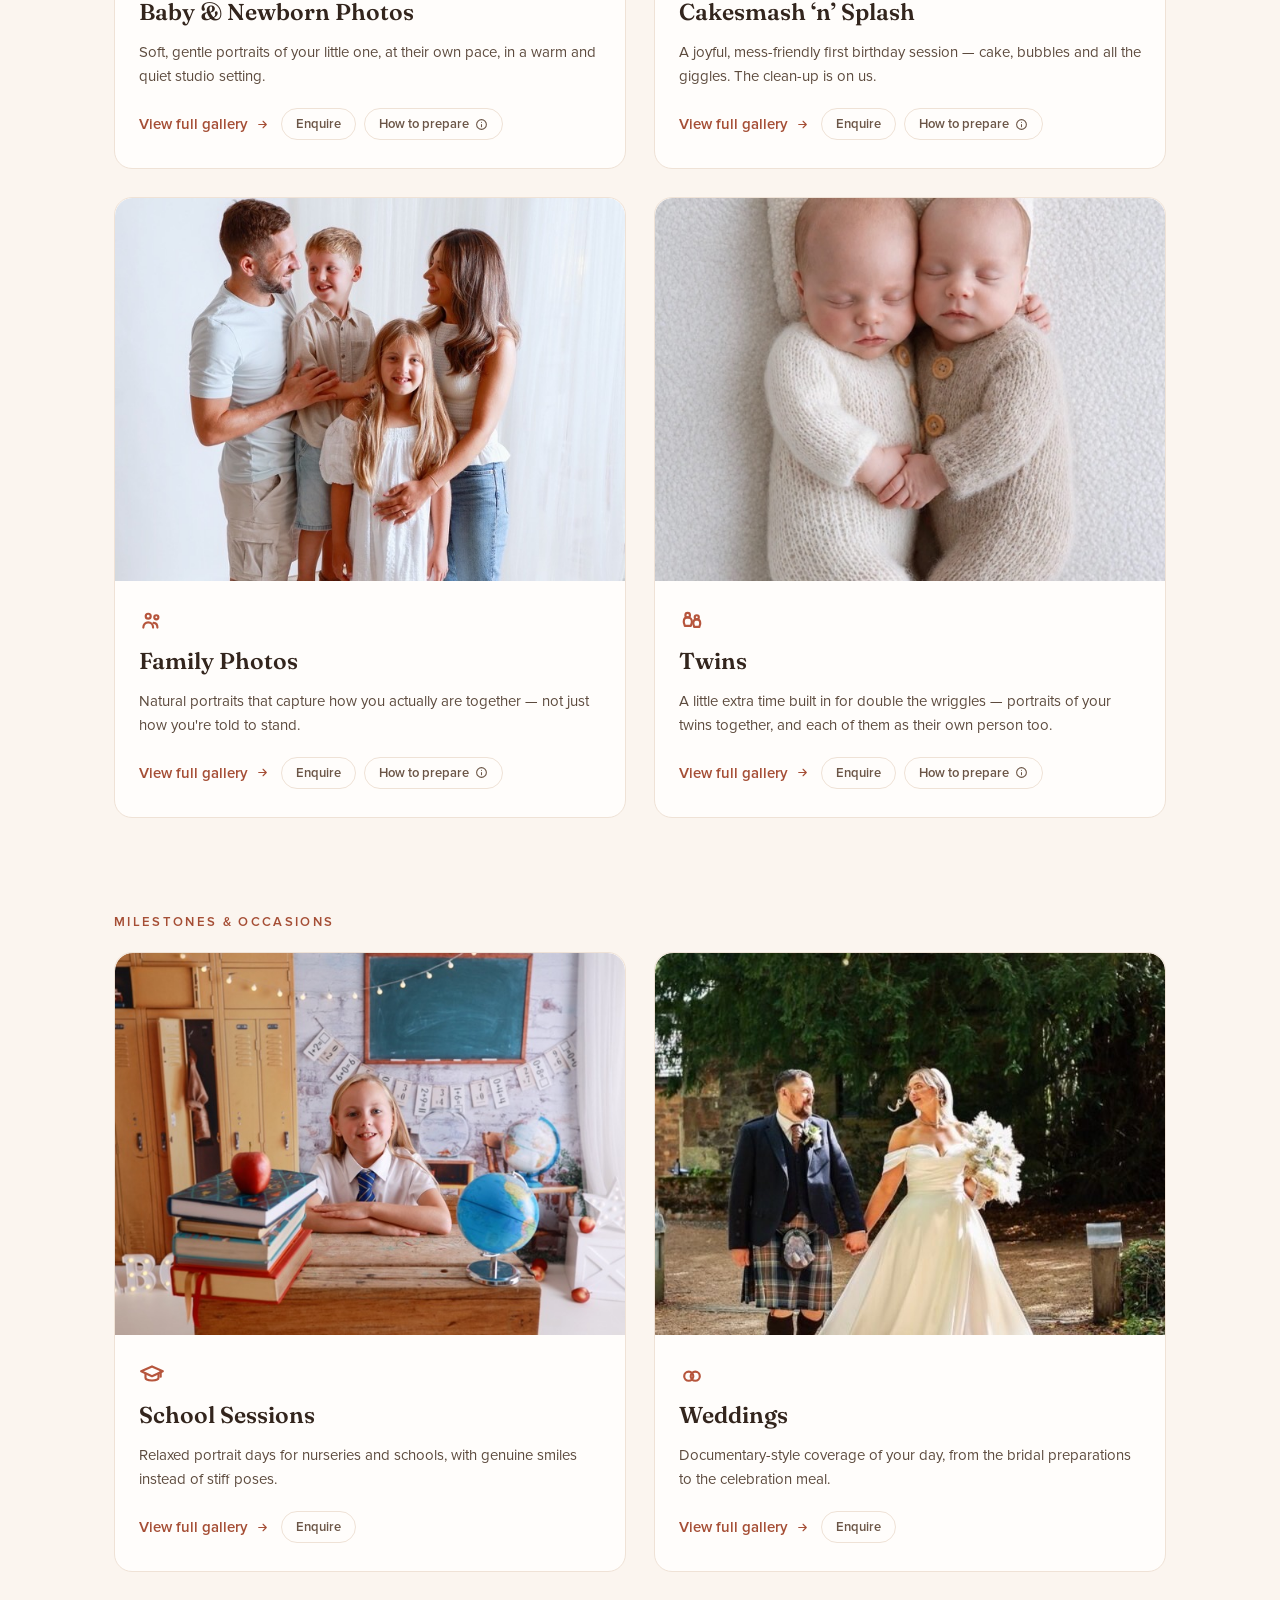
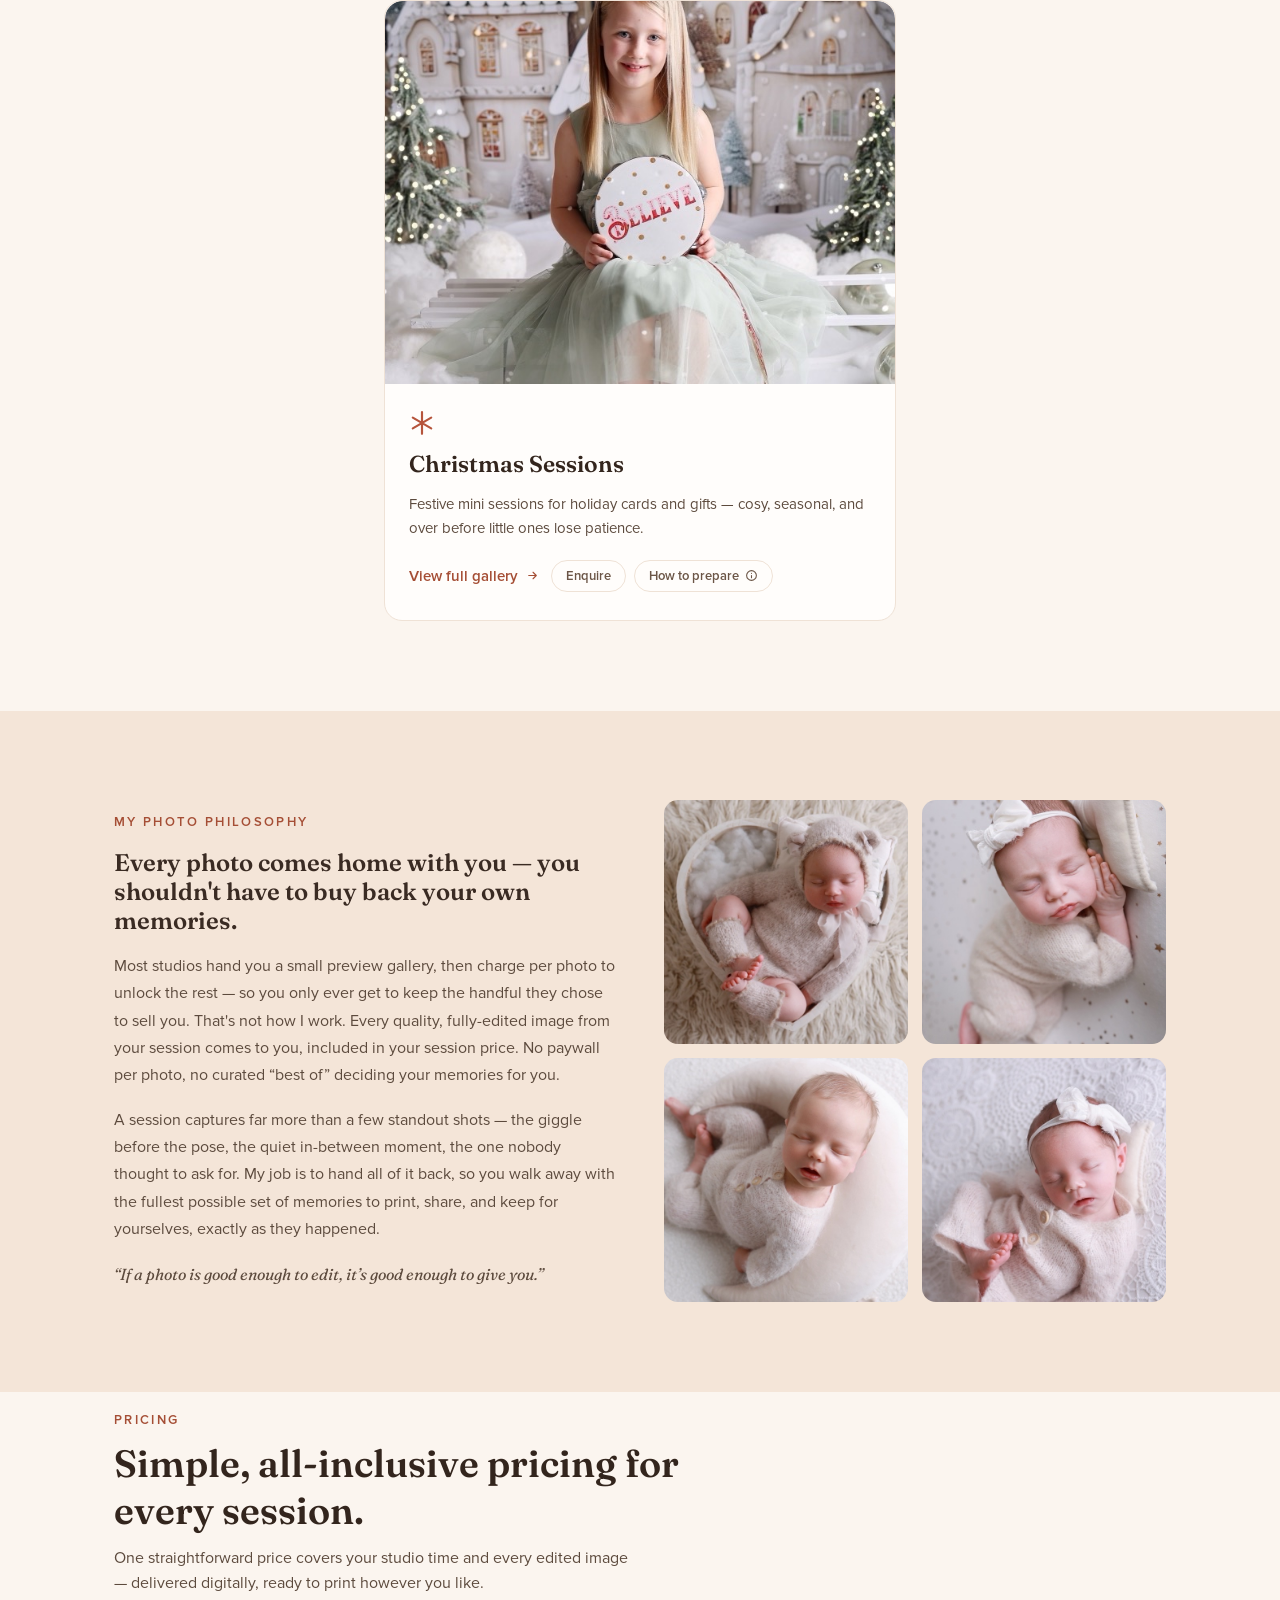
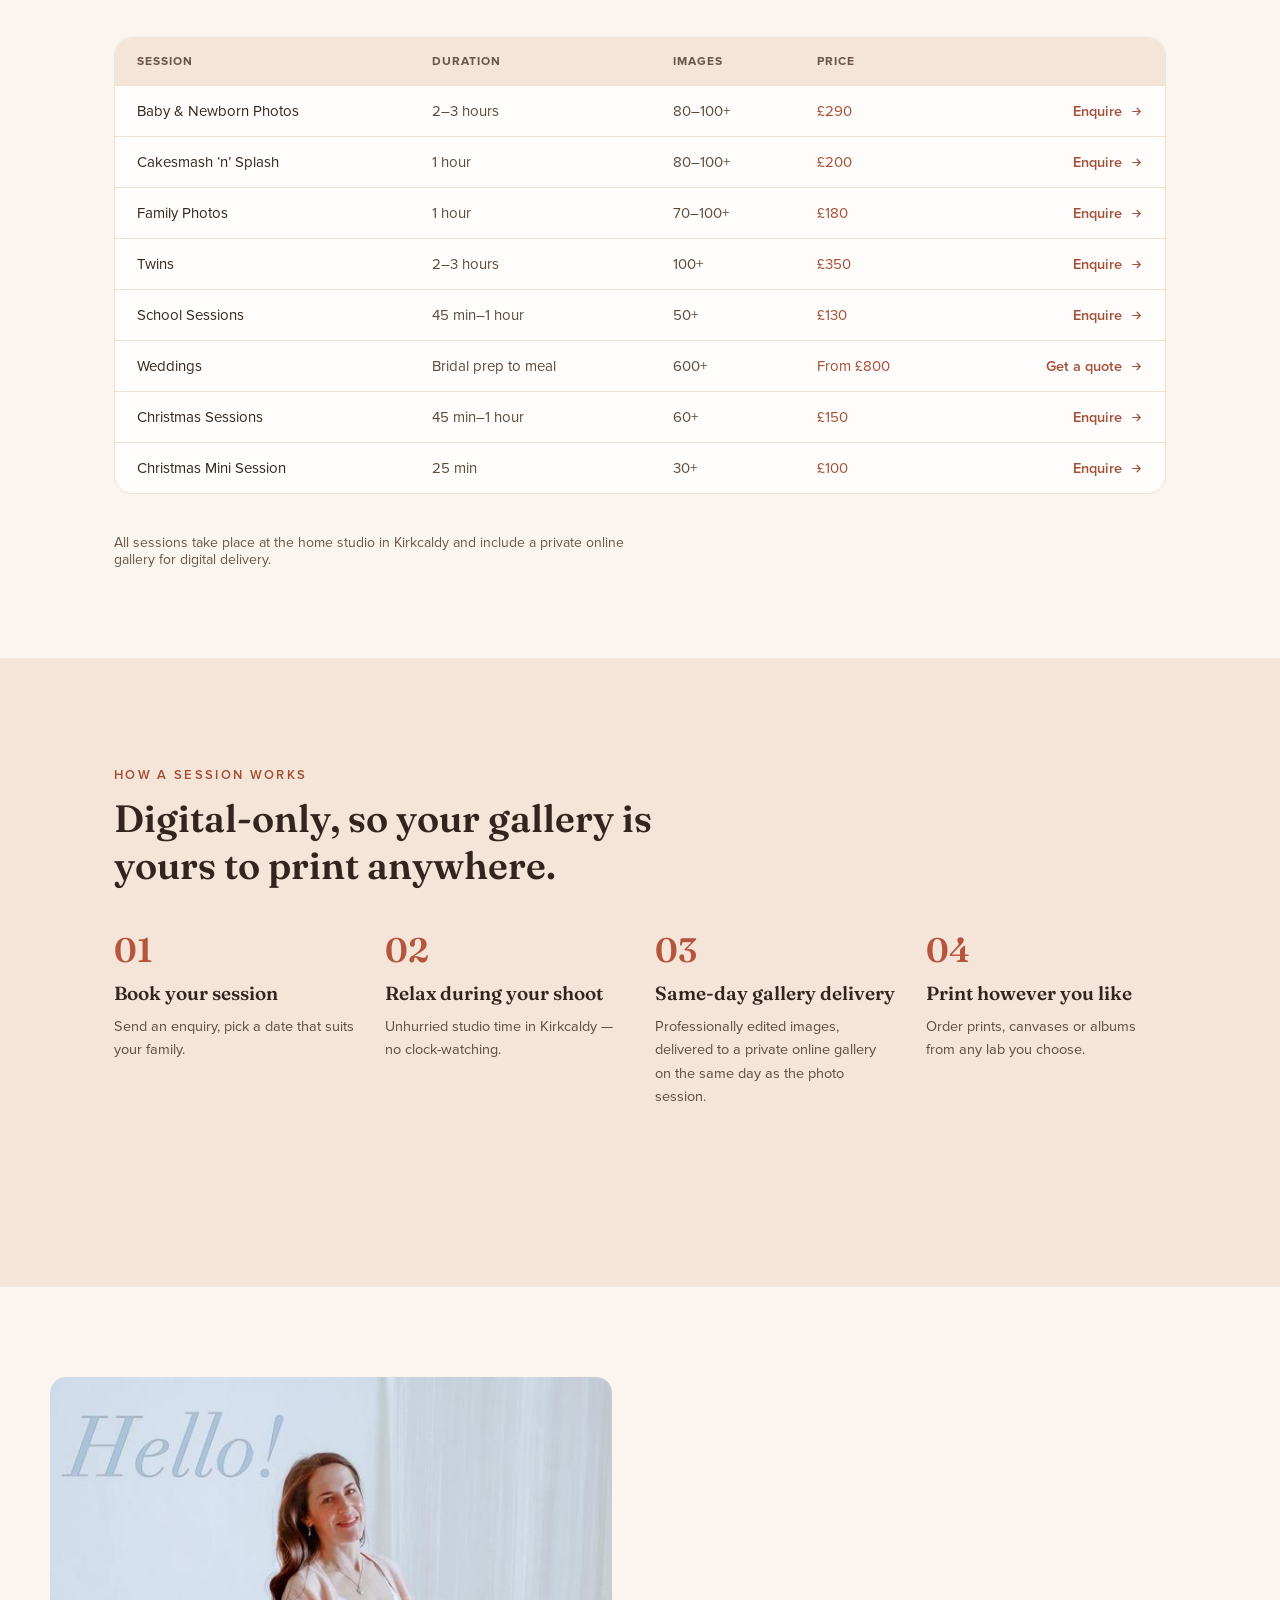
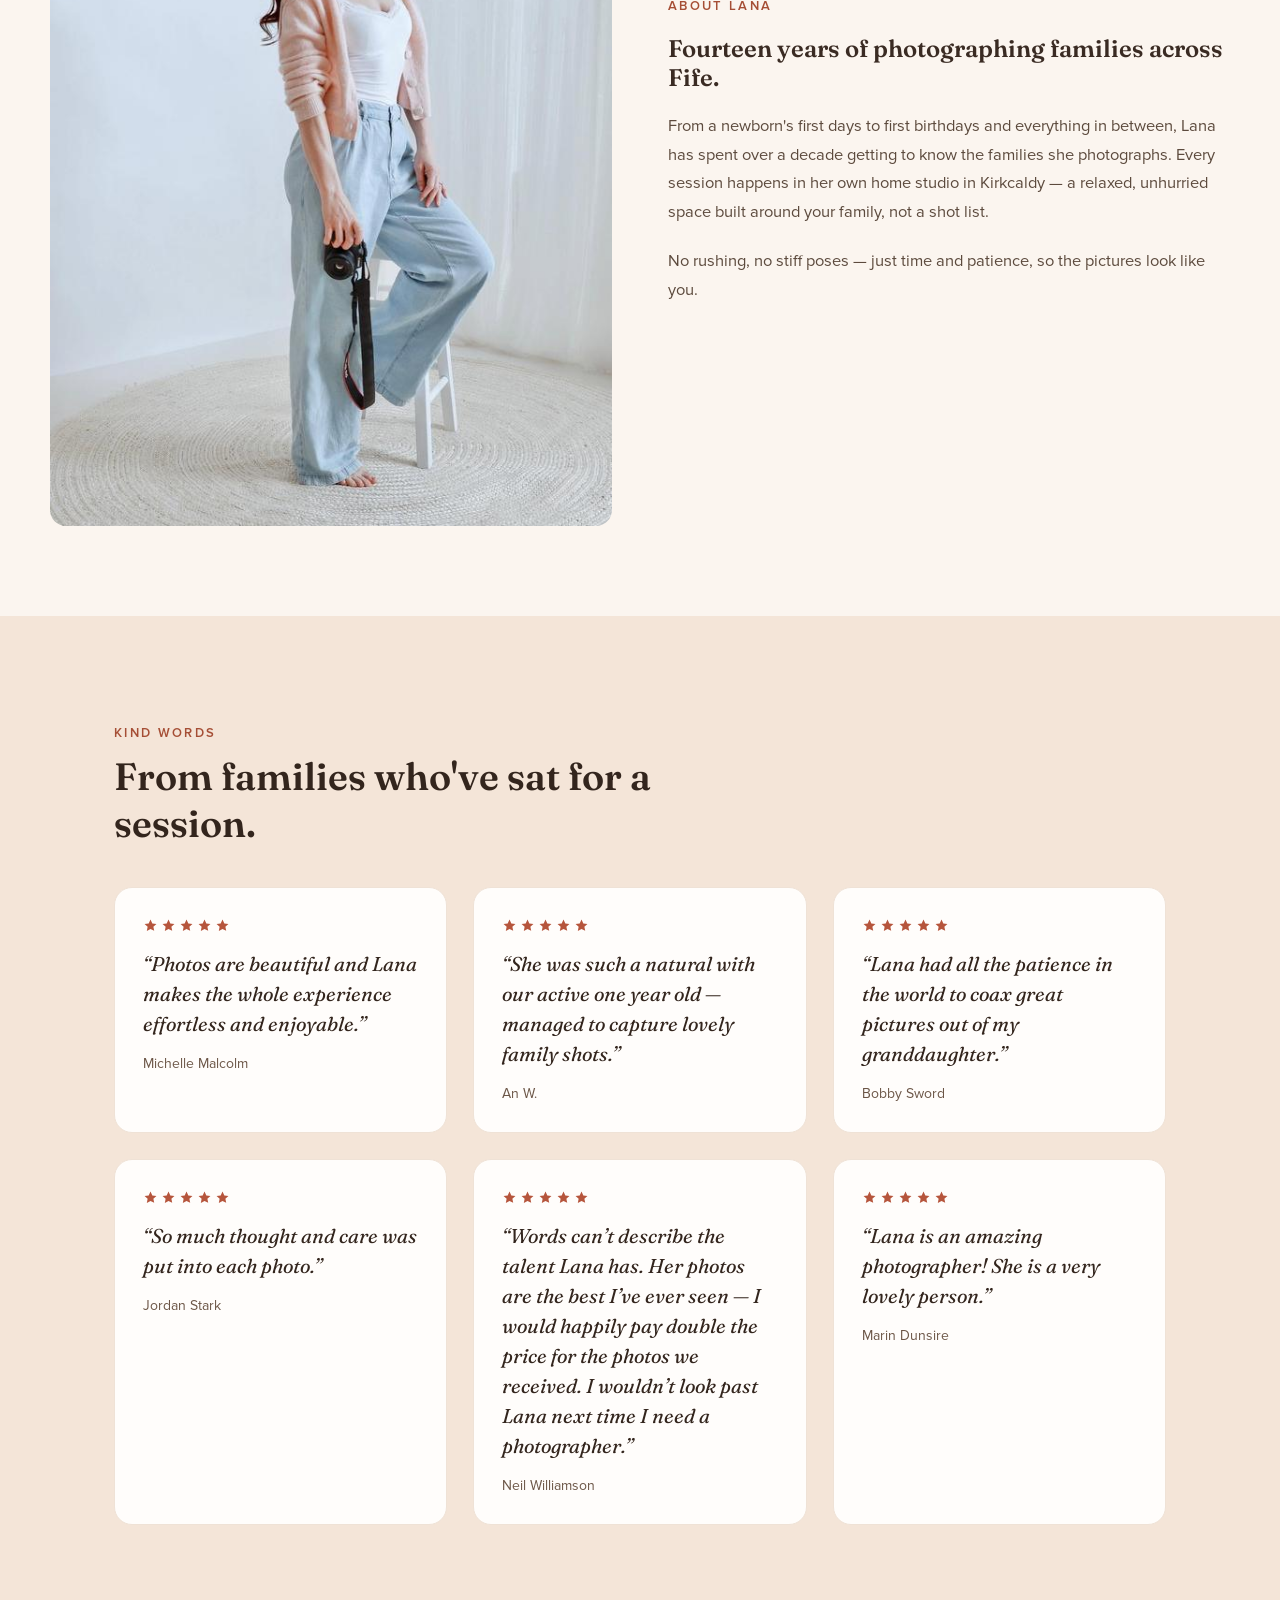
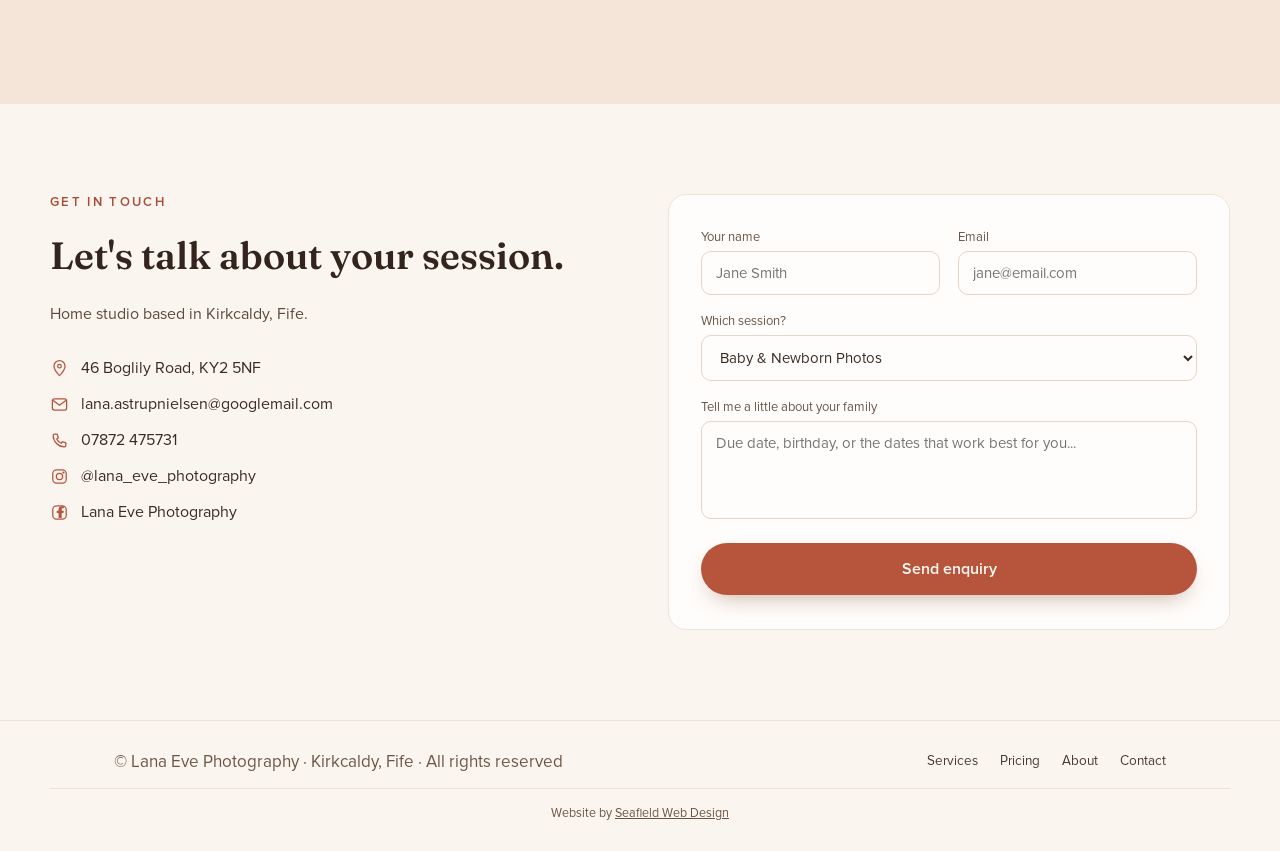
==== commit c7a8aa13: "Restyle service card actions as one link plus a pill button group Replaced the flat row of three equ" ====
--- a/index.html
+++ b/index.html
@@ -131,14 +131,16 @@
         <svg width="26" height="26" viewBox="0 0 24 24" fill="none" stroke="#b6553c" stroke-width="1.5"><path d="M12 4c-2.5 0-4 2-4 4.5 0 2 1 3 1 4.5 0 3-2 4-2 6.5h10c0-2.5-2-3.5-2-6.5 0-1.5 1-2.5 1-4.5C16 6 14.5 4 12 4Z" stroke-linejoin="round"></path><path d="M9 9.5c1 .8 1.9.8 3 0" stroke-linecap="round"></path></svg>
         <h3>Baby &amp; Newborn Photos</h3>
         <p>Soft, gentle portraits of your little one, at their own pace, in a warm and quiet studio setting.</p>
-        <div style="display:flex; flex-wrap:wrap; gap:8px 18px; margin-top:4px;">
+        <div class="service-card-actions">
           <a href="gallery-baby.html" class="btn-secondary">View full gallery
             <svg width="13" height="13" viewBox="0 0 24 24" fill="none" stroke="currentColor" stroke-width="2"><path d="M5 12h14M13 6l6 6-6 6" stroke-linecap="round" stroke-linejoin="round"></path></svg>
           </a>
-          <a href="#contact" class="btn-secondary" style="color:#4a3a30;">Enquire about this session</a>
-          <button type="button" class="btn-secondary prep-info-btn" style="color:#4a3a30;" data-session="baby" data-title="Preparing for your Baby &amp; Newborn session">How to prepare
-            <svg width="13" height="13" viewBox="0 0 24 24" fill="none" stroke="currentColor" stroke-width="2"><circle cx="12" cy="12" r="9"></circle><path d="M12 16v-4M12 8h.01" stroke-linecap="round"></path></svg>
-          </button>
+          <div class="service-card-pills">
+            <a href="#contact" class="card-pill">Enquire</a>
+            <button type="button" class="card-pill prep-info-btn" data-session="baby" data-title="Preparing for your Baby &amp; Newborn session">How to prepare
+              <svg width="13" height="13" viewBox="0 0 24 24" fill="none" stroke="currentColor" stroke-width="2"><circle cx="12" cy="12" r="9"></circle><path d="M12 16v-4M12 8h.01" stroke-linecap="round"></path></svg>
+            </button>
+          </div>
         </div>
       </div>
     </div>
@@ -150,14 +152,16 @@
         <svg width="26" height="26" viewBox="0 0 24 24" fill="none" stroke="#b6553c" stroke-width="1.5"><path d="M6 12h12v6a1.5 1.5 0 0 1-1.5 1.5h-9A1.5 1.5 0 0 1 6 18v-6Z"></path><path d="M6 12c0-2 1.5-3 6-3s6 1 6 3" stroke-linecap="round"></path><path d="M12 9V5.5M12 5.5c-1 0-1.4-.7-1-1.4.4-.6 1-1.6 1-1.6s.6 1 1 1.6c.4.7 0 1.4-1 1.4Z" stroke-linejoin="round"></path></svg>
         <h3>Cakesmash &lsquo;n&rsquo; Splash</h3>
         <p>A joyful, mess-friendly first birthday session &mdash; cake, bubbles and all the giggles. The clean-up is on us.</p>
-        <div style="display:flex; flex-wrap:wrap; gap:8px 18px; margin-top:4px;">
+        <div class="service-card-actions">
           <a href="gallery-cakesmash.html" class="btn-secondary">View full gallery
             <svg width="13" height="13" viewBox="0 0 24 24" fill="none" stroke="currentColor" stroke-width="2"><path d="M5 12h14M13 6l6 6-6 6" stroke-linecap="round" stroke-linejoin="round"></path></svg>
           </a>
-          <a href="#contact" class="btn-secondary" style="color:#4a3a30;">Enquire about this session</a>
-          <button type="button" class="btn-secondary prep-info-btn" style="color:#4a3a30;" data-session="cakesmash" data-title="Preparing for your Cakesmash &lsquo;n&rsquo; Splash session">How to prepare
-            <svg width="13" height="13" viewBox="0 0 24 24" fill="none" stroke="currentColor" stroke-width="2"><circle cx="12" cy="12" r="9"></circle><path d="M12 16v-4M12 8h.01" stroke-linecap="round"></path></svg>
-          </button>
+          <div class="service-card-pills">
+            <a href="#contact" class="card-pill">Enquire</a>
+            <button type="button" class="card-pill prep-info-btn" data-session="cakesmash" data-title="Preparing for your Cakesmash &lsquo;n&rsquo; Splash session">How to prepare
+              <svg width="13" height="13" viewBox="0 0 24 24" fill="none" stroke="currentColor" stroke-width="2"><circle cx="12" cy="12" r="9"></circle><path d="M12 16v-4M12 8h.01" stroke-linecap="round"></path></svg>
+            </button>
+          </div>
         </div>
       </div>
     </div>
@@ -169,14 +173,16 @@
         <svg width="26" height="26" viewBox="0 0 24 24" fill="none" stroke="#b6553c" stroke-width="1.5"><circle cx="8.5" cy="8.5" r="2.3"></circle><circle cx="16" cy="9.5" r="1.9"></circle><path d="M4 19c0-2.8 2-4.8 4.5-4.8S13 16.2 13 19" stroke-linecap="round"></path><path d="M13.5 14.6c2 .1 3.5 1.9 3.5 4.4" stroke-linecap="round"></path></svg>
         <h3>Family Photos</h3>
         <p>Natural portraits that capture how you actually are together &mdash; not just how you're told to stand.</p>
-        <div style="display:flex; flex-wrap:wrap; gap:8px 18px; margin-top:4px;">
+        <div class="service-card-actions">
           <a href="gallery-family.html" class="btn-secondary">View full gallery
             <svg width="13" height="13" viewBox="0 0 24 24" fill="none" stroke="currentColor" stroke-width="2"><path d="M5 12h14M13 6l6 6-6 6" stroke-linecap="round" stroke-linejoin="round"></path></svg>
           </a>
-          <a href="#contact" class="btn-secondary" style="color:#4a3a30;">Enquire about this session</a>
-          <button type="button" class="btn-secondary prep-info-btn" style="color:#4a3a30;" data-session="family" data-title="Preparing for your Family session">How to prepare
-            <svg width="13" height="13" viewBox="0 0 24 24" fill="none" stroke="currentColor" stroke-width="2"><circle cx="12" cy="12" r="9"></circle><path d="M12 16v-4M12 8h.01" stroke-linecap="round"></path></svg>
-          </button>
+          <div class="service-card-pills">
+            <a href="#contact" class="card-pill">Enquire</a>
+            <button type="button" class="card-pill prep-info-btn" data-session="family" data-title="Preparing for your Family session">How to prepare
+              <svg width="13" height="13" viewBox="0 0 24 24" fill="none" stroke="currentColor" stroke-width="2"><circle cx="12" cy="12" r="9"></circle><path d="M12 16v-4M12 8h.01" stroke-linecap="round"></path></svg>
+            </button>
+          </div>
         </div>
       </div>
     </div>
@@ -188,14 +194,16 @@
         <svg width="26" height="26" viewBox="0 0 24 24" fill="none" stroke="#b6553c" stroke-width="1.5" stroke-linecap="round" stroke-linejoin="round"><circle cx="8" cy="7.5" r="2.1"></circle><path d="M8 9.6c-2.2 0-3.6 1.7-3.6 3.9 0 1.7.9 2.6.9 3.9H11c0-1.3.9-2.2.9-3.9C11.9 11.3 10.2 9.6 8 9.6Z"></path><circle cx="16.4" cy="9.5" r="1.9"></circle><path d="M16.4 11.4c-2 0-3.2 1.5-3.2 3.5 0 1.5.8 2.3.8 3.5h4.8c0-1.2.8-2 .8-3.5 0-2-1.2-3.5-3.2-3.5Z"></path></svg>
         <h3>Twins</h3>
         <p>A little extra time built in for double the wriggles &mdash; portraits of your twins together, and each of them as their own person too.</p>
-        <div style="display:flex; flex-wrap:wrap; gap:8px 18px; margin-top:4px;">
+        <div class="service-card-actions">
           <a href="gallery-twins.html" class="btn-secondary">View full gallery
             <svg width="13" height="13" viewBox="0 0 24 24" fill="none" stroke="currentColor" stroke-width="2"><path d="M5 12h14M13 6l6 6-6 6" stroke-linecap="round" stroke-linejoin="round"></path></svg>
           </a>
-          <a href="#contact" class="btn-secondary" style="color:#4a3a30;">Enquire about this session</a>
-          <button type="button" class="btn-secondary prep-info-btn" style="color:#4a3a30;" data-session="twins" data-title="Preparing for your Twins session">How to prepare
-            <svg width="13" height="13" viewBox="0 0 24 24" fill="none" stroke="currentColor" stroke-width="2"><circle cx="12" cy="12" r="9"></circle><path d="M12 16v-4M12 8h.01" stroke-linecap="round"></path></svg>
-          </button>
+          <div class="service-card-pills">
+            <a href="#contact" class="card-pill">Enquire</a>
+            <button type="button" class="card-pill prep-info-btn" data-session="twins" data-title="Preparing for your Twins session">How to prepare
+              <svg width="13" height="13" viewBox="0 0 24 24" fill="none" stroke="currentColor" stroke-width="2"><circle cx="12" cy="12" r="9"></circle><path d="M12 16v-4M12 8h.01" stroke-linecap="round"></path></svg>
+            </button>
+          </div>
         </div>
       </div>
     </div>
@@ -213,11 +221,13 @@
         <svg width="26" height="26" viewBox="0 0 24 24" fill="none" stroke="#b6553c" stroke-width="1.5" stroke-linecap="round" stroke-linejoin="round"><path d="M12 5 2 9.5 12 14l10-4.5L12 5Z"></path><path d="M6 11.5v4c0 1.4 2.7 2.5 6 2.5s6-1.1 6-2.5v-4"></path><path d="M20 9.5v5"></path></svg>
         <h3>School Sessions</h3>
         <p>Relaxed portrait days for nurseries and schools, with genuine smiles instead of stiff poses.</p>
-        <div style="display:flex; flex-wrap:wrap; gap:8px 18px; margin-top:4px;">
+        <div class="service-card-actions">
           <a href="gallery-school.html" class="btn-secondary">View full gallery
             <svg width="13" height="13" viewBox="0 0 24 24" fill="none" stroke="currentColor" stroke-width="2"><path d="M5 12h14M13 6l6 6-6 6" stroke-linecap="round" stroke-linejoin="round"></path></svg>
           </a>
-          <a href="#contact" class="btn-secondary" style="color:#4a3a30;">Enquire about this session</a>
+          <div class="service-card-pills">
+            <a href="#contact" class="card-pill">Enquire</a>
+          </div>
         </div>
       </div>
     </div>
@@ -229,11 +239,13 @@
         <svg width="26" height="26" viewBox="0 0 24 24" fill="none" stroke="#b6553c" stroke-width="1.5"><circle cx="9" cy="14" r="4.2"></circle><circle cx="15" cy="14" r="4.2"></circle></svg>
         <h3>Weddings</h3>
         <p>Documentary-style coverage of your day, from the bridal preparations to the celebration meal.</p>
-        <div style="display:flex; flex-wrap:wrap; gap:8px 18px; margin-top:4px;">
+        <div class="service-card-actions">
           <a href="gallery-weddings.html" class="btn-secondary">View full gallery
             <svg width="13" height="13" viewBox="0 0 24 24" fill="none" stroke="currentColor" stroke-width="2"><path d="M5 12h14M13 6l6 6-6 6" stroke-linecap="round" stroke-linejoin="round"></path></svg>
           </a>
-          <a href="#contact" class="btn-secondary" style="color:#4a3a30;">Enquire about this session</a>
+          <div class="service-card-pills">
+            <a href="#contact" class="card-pill">Enquire</a>
+          </div>
         </div>
       </div>
     </div>
@@ -245,14 +257,16 @@
         <svg width="26" height="26" viewBox="0 0 24 24" fill="none" stroke="#b6553c" stroke-width="1.5" stroke-linecap="round"><path d="M12 2v20M3.5 7l17 10M20.5 7l-17 10"></path></svg>
         <h3>Christmas Sessions</h3>
         <p>Festive mini sessions for holiday cards and gifts &mdash; cosy, seasonal, and over before little ones lose patience.</p>
-        <div style="display:flex; flex-wrap:wrap; gap:8px 18px; margin-top:4px;">
+        <div class="service-card-actions">
           <a href="gallery-christmas.html" class="btn-secondary">View full gallery
             <svg width="13" height="13" viewBox="0 0 24 24" fill="none" stroke="currentColor" stroke-width="2"><path d="M5 12h14M13 6l6 6-6 6" stroke-linecap="round" stroke-linejoin="round"></path></svg>
           </a>
-          <a href="#contact" class="btn-secondary" style="color:#4a3a30;">Enquire about this session</a>
-          <button type="button" class="btn-secondary prep-info-btn" style="color:#4a3a30;" data-session="christmas" data-title="Preparing for your Christmas session">How to prepare
-            <svg width="13" height="13" viewBox="0 0 24 24" fill="none" stroke="currentColor" stroke-width="2"><circle cx="12" cy="12" r="9"></circle><path d="M12 16v-4M12 8h.01" stroke-linecap="round"></path></svg>
-          </button>
+          <div class="service-card-pills">
+            <a href="#contact" class="card-pill">Enquire</a>
+            <button type="button" class="card-pill prep-info-btn" data-session="christmas" data-title="Preparing for your Christmas session">How to prepare
+              <svg width="13" height="13" viewBox="0 0 24 24" fill="none" stroke="currentColor" stroke-width="2"><circle cx="12" cy="12" r="9"></circle><path d="M12 16v-4M12 8h.01" stroke-linecap="round"></path></svg>
+            </button>
+          </div>
         </div>
       </div>
     </div>
--- a/styles.css
+++ b/styles.css
@@ -148,6 +148,10 @@
 .service-card-body > svg { stroke-width: 2; }
 .service-card-body h3 { font-size: 23px; color: var(--ink-soft); }
 .service-card-body p { font-size: 15px; line-height: 1.6; color: var(--body-text); }
+.service-card-actions { display: flex; flex-wrap: wrap; align-items: center; gap: 12px; margin-top: 6px; }
+.service-card-pills { display: flex; flex-wrap: wrap; gap: 8px; }
+.card-pill { display: inline-flex; align-items: center; gap: 6px; font-family: 'Proxima Nova', sans-serif; font-weight: 600; font-size: 13px; color: var(--muted); border: 1px solid var(--border); border-radius: 999px; padding: 7px 14px; background: var(--card-bg); cursor: pointer; text-decoration: none; transition: color 150ms ease, border-color 150ms ease; }
+.card-pill:hover { color: var(--accent-text); border-color: var(--accent-text); }
 
 /* Pricing table */
 .sr-only { position: absolute; width: 1px; height: 1px; padding: 0; margin: -1px; overflow: hidden; clip: rect(0,0,0,0); white-space: nowrap; border: 0; }
